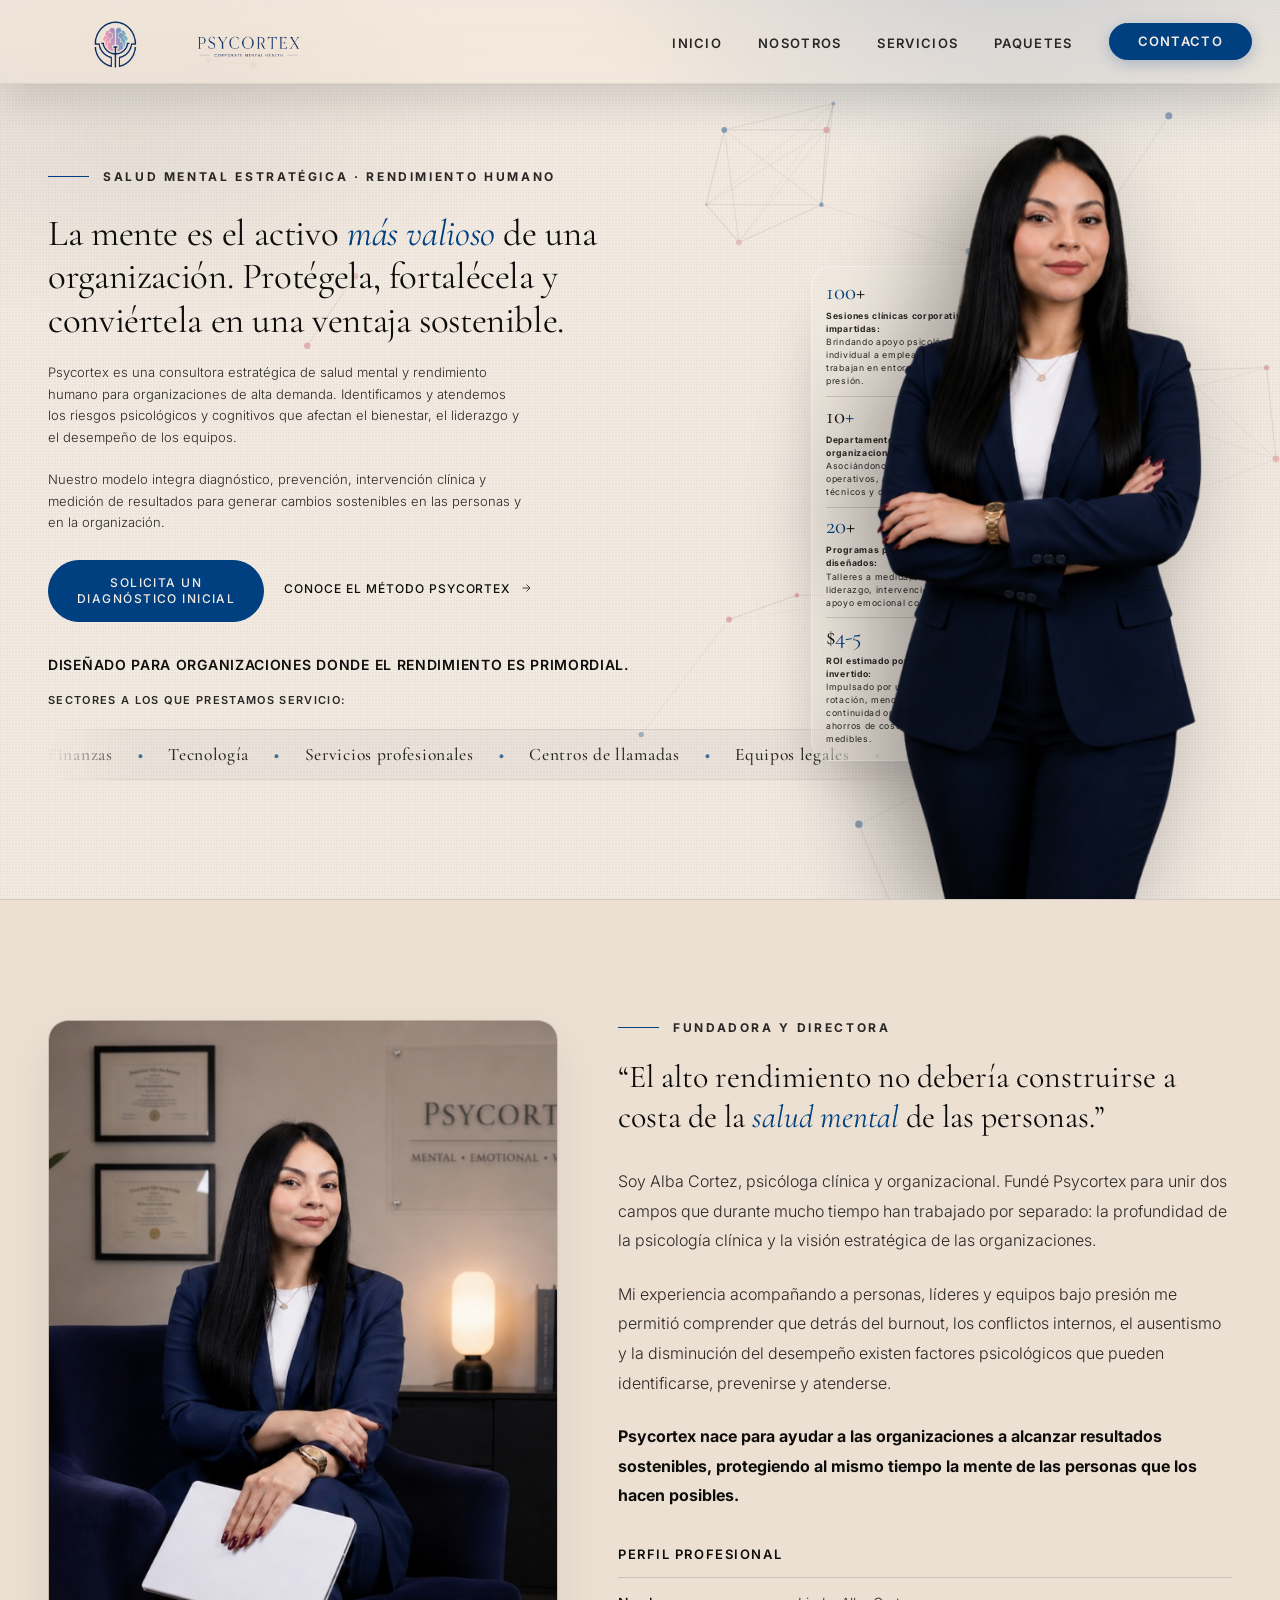
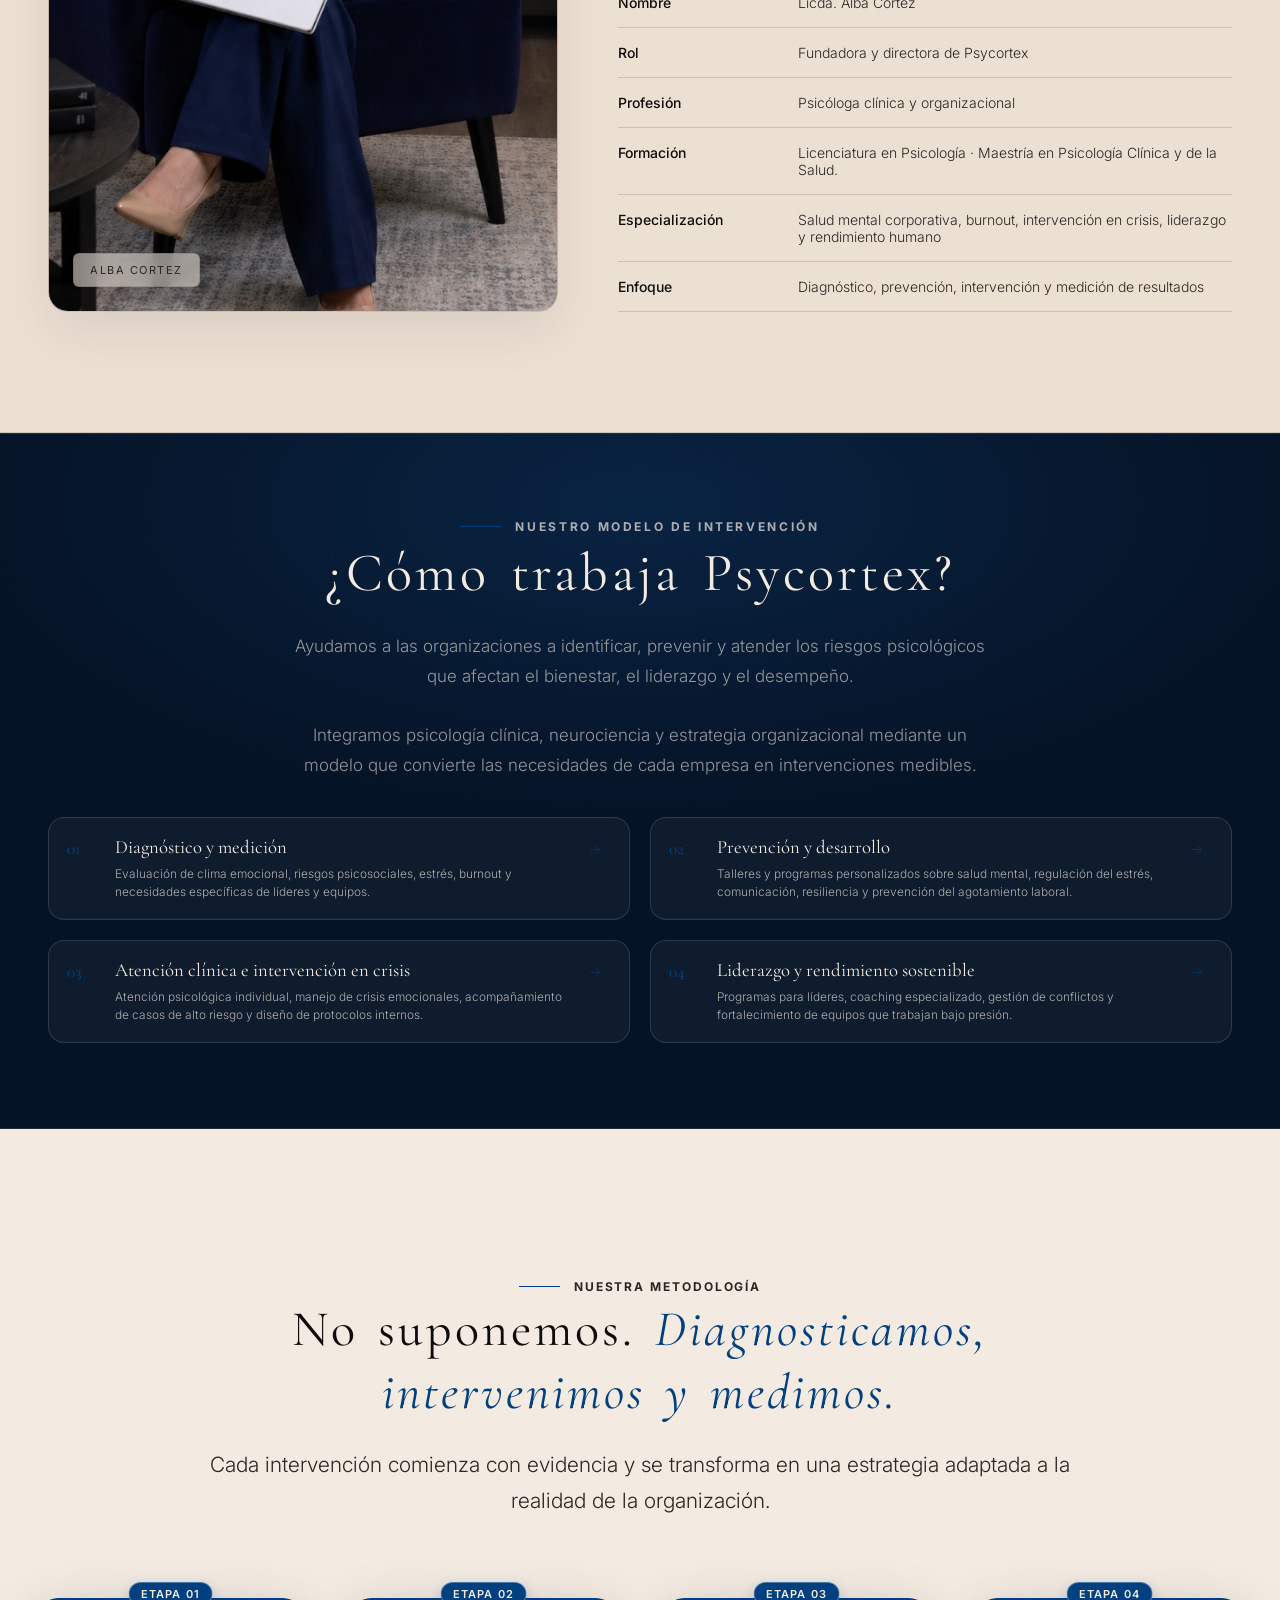
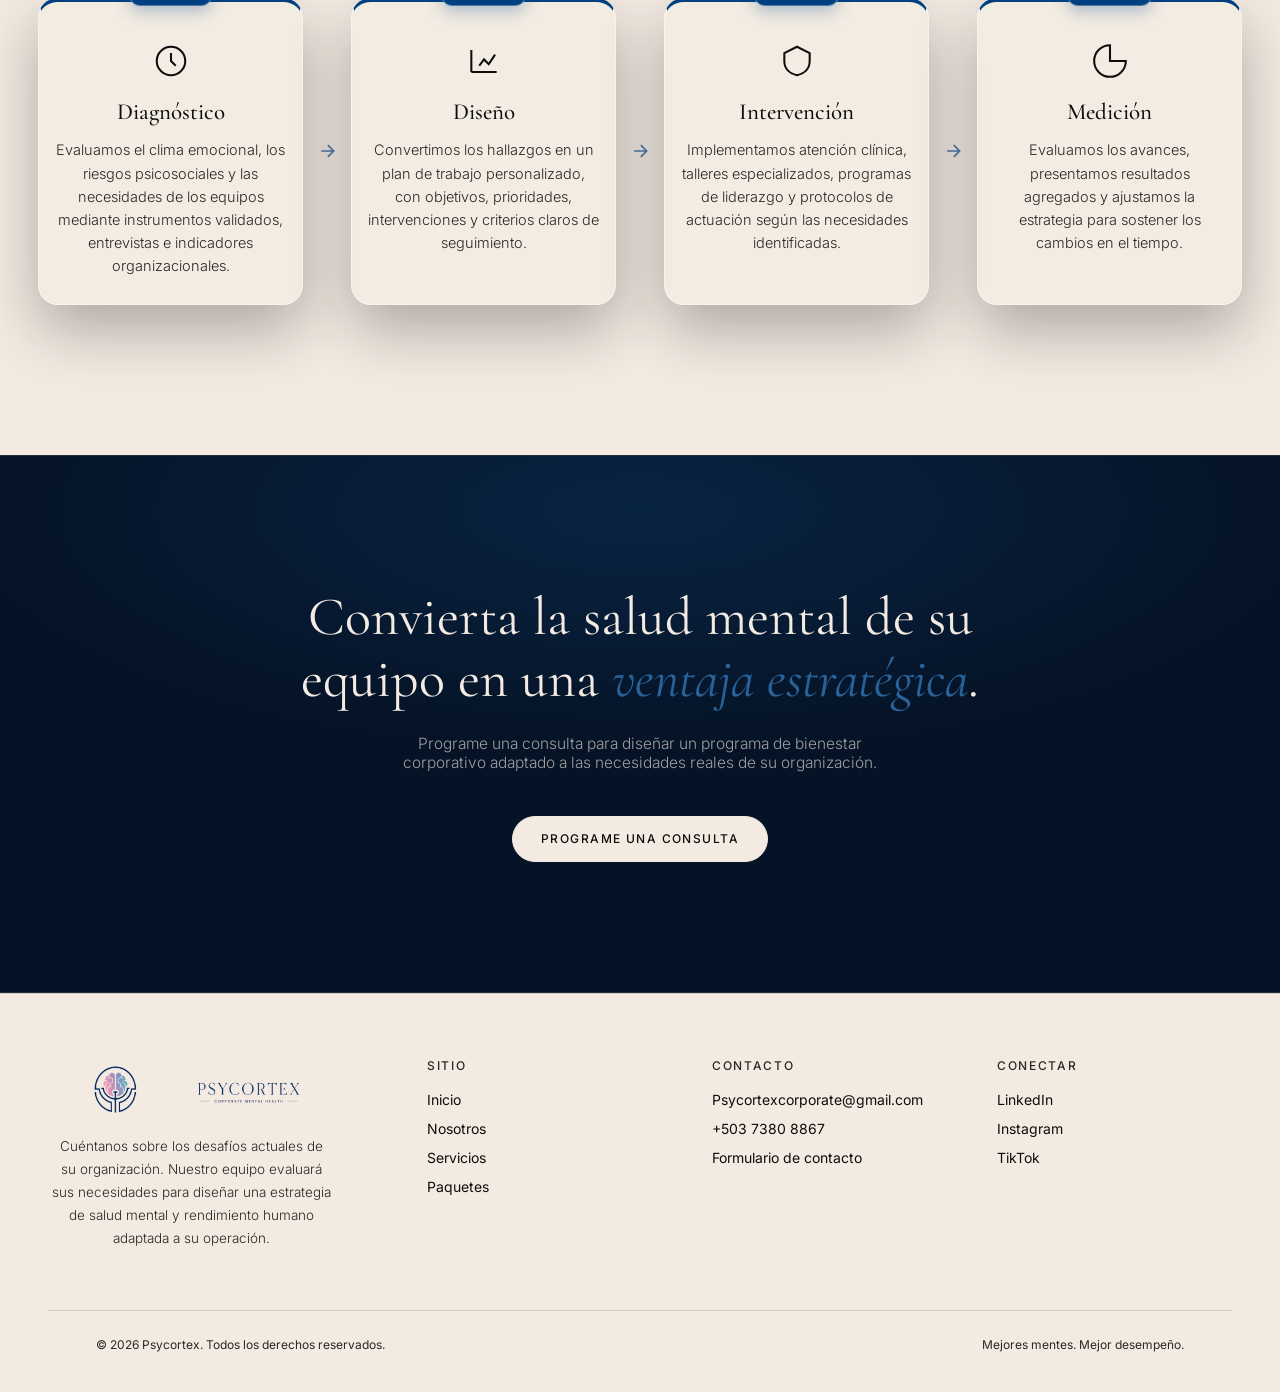
==== index.html @ 3d77ff96 "Make hero float card right positioning universal across all smaller PCs via container percentage anc" ====
<!DOCTYPE html>
<html lang="en">
<head>
<meta charset="UTF-8">
<meta name="viewport" content="width=device-width, initial-scale=1.0, viewport-fit=cover">
<title>Psycortex — Mejores mentes. Mejor desempeño.</title>
<link rel="preconnect" href="https://fonts.googleapis.com">
<link rel="preconnect" href="https://fonts.gstatic.com" crossorigin>
<link href="https://fonts.googleapis.com/css2?family=Cormorant+Garamond:ital,wght@0,300;0,400;0,500;0,600;1,400&family=Inter:wght@300;400;500;600&display=swap" rel="stylesheet">
<link rel="stylesheet" href="assets/css/style.css?v=173">
</head>
<body>

<div class="grain"></div>
<div class="field-glow"></div>
<canvas id="circuit"></canvas>

<!-- ============ NAV ============ -->
<nav>
  <a href="index.html" class="logo-mark">
    <img src="assets/img/logo-new.png?v=2" alt="Psycortex Logo" style="height: 90px; width: auto; margin: -23px -11px; flex-shrink: 0;">
    <img src="assets/img/logo-text.png?v=2" alt="Psycortex Text" style="height: 90px; width: auto; margin: -8px -11px -23px -30px;">
  </a>
  <button class="nav-toggle" id="navToggle" aria-label="Abrir menú" aria-expanded="false">
    <span></span>
    <span></span>
    <span></span>
  </button>
  <ul class="nav-links">
    <li><a href="index.html">Inicio</a></li>
    <li><a href="about.html">Nosotros</a></li>
    <li><a href="services.html">Servicios</a></li>
    <li><a href="packages.html">Paquetes</a></li>
    <li><a href="contact.html" class="nav-cta">Contacto</a></li>
  </ul>
</nav>

<!-- ============ HERO ============ -->
<section class="hero">
  <img src="assets/img/alba-cutout.png" class="hero-cutout desktop-only" alt="Alba Cortez">
  <div class="hero-inner">
    <div class="eyebrow">
      <div class="rule"></div>
      <span>SALUD MENTAL ESTRATÉGICA · RENDIMIENTO HUMANO</span>
    </div>
    <h1>La mente es el activo <em>más valioso</em> de una organización. Protégela, fortalécela y conviértela en una ventaja sostenible.</h1>
    <p class="hero-sub">Psycortex es una consultora estratégica de salud mental y rendimiento humano para organizaciones de alta demanda. Identificamos y atendemos los riesgos psicológicos y cognitivos que afectan el bienestar, el liderazgo y el desempeño de los equipos.<br><br>Nuestro modelo integra diagnóstico, prevención, intervención clínica y medición de resultados para generar cambios sostenibles en las personas y en la organización.</p>
    <div class="hero-actions">
      <a href="contact.html" class="btn-primary" style="display: inline-flex; flex-direction: column; align-items: center; justify-content: center; text-align: center; line-height: 1.35;">
        <span style="display: block; text-align: center; width: 100%;">SOLICITA UN</span>
        <span style="display: block; text-align: center; width: 100%;">DIAGNÓSTICO INICIAL</span>
      </a>
      <a href="about.html" class="btn-ghost">
        CONOCE EL MÉTODO PSYCORTEX
        <svg viewBox="0 0 24 24" fill="none" stroke="currentColor" stroke-width="1.5"><path d="M5 12h14M13 5l7 7-7 7"/></svg>
      </a>
    </div>

    <div class="hero-photo-block mobile-only">
      <img src="assets/img/alba-cutout.png" class="hero-cutout-mobile" alt="Alba Cortez">
    </div>

    <div class="float-card">
      <div class="stat-num">100<span>+</span></div>
      <div class="stat-label"><strong>Sesiones clínicas corporativas impartidas:</strong><br>Brindando apoyo psicológico individual a empleados que trabajan en entornos de alta presión.</div>
      <div class="stat-rule"></div>
      
      <div class="stat-num" style="color: var(--ink);">10<span style="color: var(--rose);">+</span></div>
      <div class="stat-label"><strong>Departamentos y cuentas organizacionales apoyados:</strong><br>Asociándonos con equipos operativos, administrativos, técnicos y de liderazgo.</div>
      <div class="stat-rule"></div>
      
      <div class="stat-num">20<span>+</span></div>
      <div class="stat-label"><strong>Programas personalizados diseñados:</strong><br>Talleres a medida, laboratorios de liderazgo, intervención en crisis y apoyo emocional continuo.</div>
      <div class="stat-rule"></div>
      
      <div class="stat-num"><span>$</span>4-5</div>
      <div class="stat-label"><strong>ROI estimado por cada $1 invertido:</strong><br>Impulsado por una menor rotación, menor ausentismo, continuidad operativa mejorada y ahorros de costos internos medibles.</div>
    </div>

    <div class="trust-row">
      <p style="font-size: 14px; color: var(--ink); font-weight: 600; margin: 0; text-transform: uppercase; letter-spacing: 0.05em;">DISEÑADO PARA ORGANIZACIONES DONDE EL RENDIMIENTO ES PRIMORDIAL.</p>
      <span class="trust-label" style="margin-top: 8px;">SECTORES A LOS QUE PRESTAMOS SERVICIO:</span>
      <div class="industry-ribbon">
        <div class="ribbon-track">
          <div class="ribbon-group">
            <span>Finanzas</span><span class="dot">&bull;</span>
            <span>Tecnología</span><span class="dot">&bull;</span>
            <span>Servicios profesionales</span><span class="dot">&bull;</span>
            <span>Centros de llamadas</span><span class="dot">&bull;</span>
            <span>Equipos legales</span><span class="dot">&bull;</span>
            <span>Operaciones corporativas</span><span class="dot">&bull;</span>
          </div>
          <div class="ribbon-group" aria-hidden="true">
            <span>Finanzas</span><span class="dot">&bull;</span>
            <span>Tecnología</span><span class="dot">&bull;</span>
            <span>Servicios profesionales</span><span class="dot">&bull;</span>
            <span>Centros de llamadas</span><span class="dot">&bull;</span>
            <span>Equipos legales</span><span class="dot">&bull;</span>
            <span>Operaciones corporativas</span><span class="dot">&bull;</span>
          </div>
        </div>
      </div>
    </div>

  </div>
</section>



<!-- ============ FOUNDER ============ -->
<section class="credentials scroll-fade" id="founder" style="background: var(--cream-deep); border-bottom: 1px solid var(--line);">
  <div class="wrap cred-grid">
    <div class="cred-portrait scroll-fade">
      <img src="assets/img/alba-cortez-psycortex.jpg" alt="Alba Cortez">
      <span class="frame-label">Alba Cortez</span>
    </div>
    <div class="cred-copy scroll-fade">
      <div class="eyebrow"><div class="rule"></div><span>FUNDADORA Y DIRECTORA</span></div>
      <h2>“El alto rendimiento no debería construirse a costa de la <em>salud mental</em> de las personas.”</h2>
      <p style="margin-bottom: 24px; font-size: 16px; line-height: 1.85; color: var(--ink-soft); font-weight: 300;">Soy Alba Cortez, psicóloga clínica y organizacional. Fundé Psycortex para unir dos campos que durante mucho tiempo han trabajado por separado: la profundidad de la psicología clínica y la visión estratégica de las organizaciones.</p>
      <p style="margin-bottom: 24px; font-size: 16px; line-height: 1.85; color: var(--ink-soft); font-weight: 300;">Mi experiencia acompañando a personas, líderes y equipos bajo presión me permitió comprender que detrás del burnout, los conflictos internos, el ausentismo y la disminución del desempeño existen factores psicológicos que pueden identificarse, prevenirse y atenderse.</p>
      <p style="margin-bottom: 35px; font-size: 16px; line-height: 1.85; color: var(--ink); font-weight: 600;"><strong>Psycortex nace para ayudar a las organizaciones a alcanzar resultados sostenibles, protegiendo al mismo tiempo la mente de las personas que los hacen posibles.</strong></p>
      <h5 style="margin: 30px 0 15px 0; font-size: 13px; letter-spacing: 0.12em; text-transform: uppercase; color: var(--ink); font-weight: 600;">Perfil profesional</h5>
      <div class="cred-list">
        <div class="cred-item"><span class="label">Nombre</span><span class="detail">Licda. Alba Cortez</span></div>
        <div class="cred-item"><span class="label">Rol</span><span class="detail">Fundadora y directora de Psycortex</span></div>
        <div class="cred-item"><span class="label">Profesión</span><span class="detail">Psicóloga clínica y organizacional</span></div>
        <div class="cred-item"><span class="label">Formación</span><span class="detail">Licenciatura en Psicología · Maestría en Psicología Clínica y de la Salud.</span></div>
        <div class="cred-item"><span class="label">Especialización</span><span class="detail">Salud mental corporativa, burnout, intervención en crisis, liderazgo y rendimiento humano</span></div>
        <div class="cred-item"><span class="label">Enfoque</span><span class="detail">Diagnóstico, prevención, intervención y medición de resultados</span></div>
      </div>
    </div>
  </div>
</section>

<!-- ============ NUESTRO MODELO DE INTERVENCIÓN ============ -->
<section class="services scroll-fade" id="services">
  <div class="wrap">
    <div class="section-head scroll-fade">
      <div>
        <div class="eyebrow"><div class="rule"></div><span>NUESTRO MODELO DE INTERVENCIÓN</span></div>
        <h2>¿Cómo trabaja Psycortex?</h2>
      </div>
      <p>Ayudamos a las organizaciones a identificar, prevenir y atender los riesgos psicológicos que afectan el bienestar, el liderazgo y el desempeño.<br><br>Integramos psicología clínica, neurociencia y estrategia organizacional mediante un modelo que convierte las necesidades de cada empresa en intervenciones medibles.</p>
    </div>

    <div class="pillars-grid scroll-fade">
      <a href="services.html#service-01" class="pillar-card">
        <div class="pillar-num">01</div>
        <div class="pillar-content">
          <h4>Diagnóstico y medición</h4>
          <p>Evaluación de clima emocional, riesgos psicosociales, estrés, burnout y necesidades específicas de líderes y equipos.</p>
        </div>
        <svg class="arrow" viewBox="0 0 24 24" fill="none" stroke="currentColor" stroke-width="1.5"><path d="M5 12h14M13 5l7 7-7 7"/></svg>
      </a>

      <a href="services.html#service-02" class="pillar-card">
        <div class="pillar-num">02</div>
        <div class="pillar-content">
          <h4>Prevención y desarrollo</h4>
          <p>Talleres y programas personalizados sobre salud mental, regulación del estrés, comunicación, resiliencia y prevención del agotamiento laboral.</p>
        </div>
        <svg class="arrow" viewBox="0 0 24 24" fill="none" stroke="currentColor" stroke-width="1.5"><path d="M5 12h14M13 5l7 7-7 7"/></svg>
      </a>

      <a href="services.html#service-03" class="pillar-card">
        <div class="pillar-num">03</div>
        <div class="pillar-content">
          <h4>Atención clínica e intervención en crisis</h4>
          <p>Atención psicológica individual, manejo de crisis emocionales, acompañamiento de casos de alto riesgo y diseño de protocolos internos.</p>
        </div>
        <svg class="arrow" viewBox="0 0 24 24" fill="none" stroke="currentColor" stroke-width="1.5"><path d="M5 12h14M13 5l7 7-7 7"/></svg>
      </a>

      <a href="services.html#service-04" class="pillar-card">
        <div class="pillar-num">04</div>
        <div class="pillar-content">
          <h4>Liderazgo y rendimiento sostenible</h4>
          <p>Programas para líderes, coaching especializado, gestión de conflictos y fortalecimiento de equipos que trabajan bajo presión.</p>
        </div>
        <svg class="arrow" viewBox="0 0 24 24" fill="none" stroke="currentColor" stroke-width="1.5"><path d="M5 12h14M13 5l7 7-7 7"/></svg>
      </a>
    </div>

  </div>
</section>

<!-- ============ APPROACH / METODOLOGÍA ============ -->
<section class="approach scroll-fade" id="approach">
  <div class="wrap">
    <div class="section-head scroll-fade">
      <div>
        <div class="eyebrow"><div class="rule"></div><span>NUESTRA METODOLOGÍA</span></div>
        <h2>No suponemos. <em>Diagnosticamos, intervenimos y medimos.</em></h2>
      </div>
      <p>Cada intervención comienza con evidencia y se transforma en una estrategia adaptada a la realidad de la organización.</p>
    </div>

    <div class="approach-grid">
      <div class="approach-card roadmap-card">
        <div class="roadmap-step-badge">ETAPA 01</div>
        <svg viewBox="0 0 24 24" fill="none" stroke="currentColor" stroke-width="1.3"><circle cx="12" cy="12" r="9"/><path d="M12 7v5l3 3"/></svg>
        <h3>Diagnóstico</h3>
        <p>Evaluamos el clima emocional, los riesgos psicosociales y las necesidades de los equipos mediante instrumentos validados, entrevistas e indicadores organizacionales.</p>
      </div>

      <div class="roadmap-connector">
        <svg viewBox="0 0 24 24" fill="none" stroke="currentColor" stroke-width="2"><path d="M5 12h14M13 5l7 7-7 7"/></svg>
      </div>

      <div class="approach-card roadmap-card">
        <div class="roadmap-step-badge">ETAPA 02</div>
        <svg viewBox="0 0 24 24" fill="none" stroke="currentColor" stroke-width="1.3"><path d="M4 19V5M4 19h16M9 15l3-4 3 3 4-6"/></svg>
        <h3>Diseño</h3>
        <p>Convertimos los hallazgos en un plan de trabajo personalizado, con objetivos, prioridades, intervenciones y criterios claros de seguimiento.</p>
      </div>

      <div class="roadmap-connector">
        <svg viewBox="0 0 24 24" fill="none" stroke="currentColor" stroke-width="2"><path d="M5 12h14M13 5l7 7-7 7"/></svg>
      </div>

      <div class="approach-card roadmap-card">
        <div class="roadmap-step-badge">ETAPA 03</div>
        <svg viewBox="0 0 24 24" fill="none" stroke="currentColor" stroke-width="1.3"><path d="M12 3l8 4v5c0 5-3.5 8-8 9-4.5-1-8-4-8-9V7l8-4z"/></svg>
        <h3>Intervención</h3>
        <p>Implementamos atención clínica, talleres especializados, programas de liderazgo y protocolos de actuación según las necesidades identificadas.</p>
      </div>

      <div class="roadmap-connector">
        <svg viewBox="0 0 24 24" fill="none" stroke="currentColor" stroke-width="2"><path d="M5 12h14M13 5l7 7-7 7"/></svg>
      </div>

      <div class="approach-card roadmap-card">
        <div class="roadmap-step-badge">ETAPA 04</div>
        <svg viewBox="0 0 24 24" fill="none" stroke="currentColor" stroke-width="1.3"><path d="M22 12A10 10 0 1 1 12 2v10z"/></svg>
        <h3>Medición</h3>
        <p>Evaluamos los avances, presentamos resultados agregados y ajustamos la estrategia para sostener los cambios en el tiempo.</p>
      </div>
    </div>
  </div>
</section>

<!-- ============ CTA ============ -->
<section class="cta-section" id="contact">
  <div class="cta-panel">
    <h2>Convierta la salud mental de su equipo en una <em>ventaja estratégica</em>.</h2>
    <p>Programe una consulta para diseñar un programa de bienestar corporativo adaptado a las necesidades reales de su organización.</p>
    <div class="cta-actions">
      <a href="contact.html" class="btn-primary light">Programe una consulta</a>
    </div>
  </div>
</section>

<!-- ============ FOOTER ============ -->
<footer>
  <div class="footer-grid">
    <div class="footer-brand">
      <a href="index.html" class="logo-mark">
        <img src="assets/img/logo-new.png" alt="Psycortex Logo" style="height: 90px; width: auto; margin: -23px -11px; flex-shrink: 0;">
        <img src="assets/img/logo-text.png" alt="Psycortex Text" style="height: 90px; width: auto; margin: -8px -11px -23px -30px;">
      </a>
      <p>Cuéntanos sobre los desafíos actuales de su organización. Nuestro equipo evaluará sus necesidades para diseñar una estrategia de salud mental y rendimiento humano adaptada a su operación.</p>
    </div>
    <div class="footer-col">
      <h5>Sitio</h5>
      <a href="index.html">Inicio</a>
      <a href="about.html">Nosotros</a>
      <a href="services.html">Servicios</a>
      <a href="packages.html">Paquetes</a>
    </div>
    <div class="footer-col">
      <h5>Contacto</h5>
      <a href="mailto:Psycortexcorporate@gmail.com">Psycortexcorporate@gmail.com</a>
      <a href="tel:+50373808867">+503 7380 8867</a>
      <a href="contact.html">Formulario de contacto</a>
    </div>
    <div class="footer-col">
      <h5>Conectar</h5>
      <a href="#">LinkedIn</a>
      <a href="#">Instagram</a>
      <a href="#">TikTok</a>
    </div>
  </div>
  <div class="footer-bottom wrap">
    <span>© 2026 Psycortex. Todos los derechos reservados.</span>
    <span>Mejores mentes. Mejor desempeño.</span>
  </div>
</footer>

<script src="assets/js/main.js?v=120"></script>
</body>
</html>
---- assets/css/style.css ----
:root{
    --cream:#F3EBE2;
    --cream-deep:#ECE0D3;
    --ink:#0E0D0C;
    --ink-soft:#2A2725;
    --rose:#004080;
    --rose-soft:#296299;
    --line:rgba(14,13,12,0.14);
    --glass:rgba(243,235,226,0.55);
    --glass-dark:rgba(14,13,12,0.62);
  }

  *{margin:0;padding:0;box-sizing:border-box;}

  html{scroll-behavior:smooth;}

  body{
    background:var(--cream);
    color:var(--ink);
    font-family:'Inter', sans-serif;
    overflow-x:hidden;
    position:relative;
  }

  @media (prefers-reduced-motion: reduce){
    *{animation-duration:0.01ms !important; animation-iteration-count:1 !important; transition-duration:0.01ms !important; scroll-behavior:auto !important;}
  }

  /* ---------- Texture / background field ---------- */
  .grain{
    position:fixed; inset:0; z-index:0; pointer-events:none; opacity:0.5;
    background-image:radial-gradient(circle at 1px 1px, rgba(14,13,12,0.05) 1px, transparent 0);
    background-size:3px 3px;
  }

  .field-glow{
    position:fixed; inset:0; z-index:0; pointer-events:none;
    background:
      radial-gradient(ellipse 60% 40% at 80% -5%, rgba(0,64,128,0.18), transparent 60%),
      radial-gradient(ellipse 50% 35% at 10% 15%, rgba(14,13,12,0.05), transparent 60%);
  }

  /* ---------- Neural circuit signature canvas ---------- */
  #circuit{
    position:absolute; top:0; left:0; width:100vw; height:100%; z-index:1; pointer-events:none;
  }

  /* ---------- Nav ---------- */
  nav, .site-header{
    position:fixed; top:0; left:0; right:0; z-index:50;
    display:flex; align-items:center; justify-content:space-between;
    padding:20px 28px 20px 48px;
    background:rgba(243, 235, 226, 0.15); /* Sleek transparent tint */
    backdrop-filter:blur(24px) saturate(150%);
    -webkit-backdrop-filter:blur(24px) saturate(150%);
    border-bottom:1px solid rgba(14,13,12,0.08); /* Fainter border */
    box-shadow:0 15px 40px rgba(14,13,12,0.15);
    transition:padding 0.4s ease, background 0.4s ease;
  }

  .logo-mark{
    display:flex; align-items:center; gap:12px;
    font-family:'Cormorant Garamond', serif;
    font-size:23px;
    letter-spacing:0.04em;
    text-decoration:none;
    color:inherit;
    cursor:pointer;
  }
  .logo-mark svg{width:34px; height:34px; flex-shrink:0;}
  .logo-mark .b1{color:var(--ink); font-weight:500;}
  .logo-mark .b2{color:var(--rose); font-weight:500;}

  .nav-links{
    display:flex; gap:36px; align-items:center;
    list-style:none;
    margin-left:auto;
    position:relative;
    left:auto;
    transform:none;
  }
  .nav-links a{
    color:var(--ink-soft);
    text-decoration:none;
    font-size:13px;
    letter-spacing:0.1em;
    text-transform:uppercase;
    font-weight:600;
    position:relative;
    padding-bottom:6px;
    transition:color 0.4s ease;
  }
  .nav-links a::after{
    content:'';
    position:absolute; left:0; right:0; bottom:0; height:1px;
    background:var(--rose);
    transform:scaleX(0);
    transform-origin:right;
    transition:transform 0.4s cubic-bezier(0.4, 0, 0.2, 1);
  }
  .nav-links a:hover{color:var(--ink);}
  .nav-links a:hover::after{
    transform:scaleX(1);
    transform-origin:left;
  }

  .nav-cta{
    border:1px solid var(--rose);
    border-radius:100px;
    padding:11px 28px !important;
    font-size:13px;
    letter-spacing:0.12em;
    text-transform:uppercase;
    font-weight:600;
    color:var(--cream) !important;
    text-decoration:none;
    transition:all 0.35s ease;
    background:var(--rose);
    display:inline-flex !important;
    align-items:center !important;
    justify-content:center !important;
    text-align:center !important;
    line-height:1 !important;
    box-shadow:0 4px 15px rgba(0, 64, 128, 0.25);
  }
  .nav-links a.nav-cta{
    padding-bottom:11px !important;
  }
  .nav-links a.nav-cta:hover{
    background:transparent !important;
    color:var(--rose) !important;
    border-color:var(--rose) !important;
    transform:translateY(-1px);
    box-shadow:none !important;
  }
  .nav-links a.nav-cta::after{display:none;}

  /* Mobile Toggle Button */
  .nav-toggle {
    display: none;
    background: transparent;
    border: none;
    cursor: pointer;
    padding: 8px;
    margin-left: auto;
    z-index: 60;
    width: 44px;
    height: 44px;
    flex-direction: column;
    justify-content: center;
    align-items: center;
    gap: 5px;
    border-radius: 8px;
    transition: background 0.3s ease;
  }
  .nav-toggle:hover, .nav-toggle:focus-visible {
    background: rgba(14, 13, 12, 0.05);
    outline: none;
  }
  .nav-toggle span {
    display: block;
    width: 24px;
    height: 2px;
    background-color: var(--ink);
    border-radius: 2px;
    transition: transform 0.3s ease, opacity 0.3s ease;
  }
  .nav-toggle.is-active span:nth-child(1) {
    transform: translateY(7px) rotate(45deg);
  }
  .nav-toggle.is-active span:nth-child(2) {
    opacity: 0;
  }
  .nav-toggle.is-active span:nth-child(3) {
    transform: translateY(-7px) rotate(-45deg);
  }

  .mobile-only {
    display: none !important;
  }
  .desktop-only {
    display: block !important;
  }

  /* ---------- Hero ---------- */
  .hero{
    padding:160px 48px 100px;
    min-height:100vh;
    display:flex;
    align-items:center;
    position:relative;
    overflow:hidden;
    border-bottom:1px solid var(--line);
  }
  .hero-cutout{
    position:absolute;
    bottom:0;
    right:1.5%;
    height:102%;
    z-index:3;
    pointer-events:none;
    opacity:0;
    animation:riseIn 1.4s 0.2s ease forwards;
    object-fit:contain;
    filter:drop-shadow(-30px 20px 50px rgba(0, 0, 0, 0.35));
  }

  .hero-inner{
    max-width:1850px;
    margin:0 auto;
    width:100%;
    position:relative;
    z-index:2;
  }
  .eyebrow{
    display:flex; align-items:center; gap:14px;
    margin-bottom:28px;
    opacity:0;
    animation:riseIn 1s 0.2s ease forwards;
  }
  .eyebrow .rule{width:46px; height:1px; background:var(--rose);}
  .eyebrow span{
    font-size:13.5px; letter-spacing:0.22em; text-transform:uppercase;
    color:var(--ink-soft); font-weight:700;
  }

  .hero h1{
    font-family:'Cormorant Garamond', serif;
    font-weight:400;
    font-size:clamp(31px, 4.6vw, 62px);
    line-height:1.15;
    letter-spacing:-0.01em;
    max-width:990px;
    opacity:0;
    animation:riseIn 1.1s 0.4s ease forwards;
  }
  .hero h1 em{
    font-style:italic;
    font-weight:400;
    color:var(--rose);
    position:relative;
  }

  .hero-sub{
    margin-top:30px;
    max-width:560px;
    font-size:18px;
    line-height:1.7;
    color:var(--ink-soft);
    font-weight:300;
    opacity:0;
    animation:riseIn 1.1s 0.65s ease forwards;
  }

  .hero-actions{
    margin-top:72px;
    display:flex;
    gap:20px;
    align-items:center;
    opacity:0;
    animation:riseIn 1.1s 0.85s ease forwards;
  }

  .btn-primary{
    background:var(--rose);
    color:var(--cream);
    padding:14px 28px;
    font-size:12px;
    letter-spacing:0.12em;
    text-transform:uppercase;
    font-weight:500;
    text-decoration:none;
    border:1px solid var(--rose);
    border-radius:100px;
    transition:all 0.4s cubic-bezier(.4,0,.2,1);
    position:relative;
    overflow:hidden;
    text-align:center !important;
    display:inline-flex !important;
    flex-direction:column !important;
    align-items:center !important;
    justify-content:center !important;
    line-height:1.35 !important;
  }
  .btn-primary span{
    display:block !important;
    text-align:center !important;
    width:100% !important;
    margin:0 auto !important;
  }
  .btn-primary:hover{
    background:transparent;
    color:var(--rose);
  }

  .btn-ghost{
    display:flex; align-items:center; gap:10px;
    color:var(--ink);
    text-decoration:none;
    font-size:12px;
    letter-spacing:0.08em;
    text-transform:uppercase;
    font-weight:500;
    border-bottom:1px solid transparent;
    padding-bottom:4px;
    transition:border-color 0.3s ease;
  }
  .btn-ghost:hover{border-color:var(--ink);}
  .btn-ghost svg{width:12px; height:12px;}

  @keyframes riseIn{
    from{opacity:0; transform:translateY(22px);}
    to{opacity:1; transform:translateY(0);}
  }

  /* floating glass stat card */
  .float-card{
    position:absolute;
    right:calc(140px + 10vw);
    top:60px;
    width:308px;
    padding:33px 31px;
    background:rgba(255, 255, 255, 0.05);
    backdrop-filter:blur(24px);
    -webkit-backdrop-filter:blur(24px);
    border:1px solid rgba(255, 255, 255, 0.4);
    border-radius:20px;
    box-shadow:0 30px 60px -20px rgba(14,13,12,0.18);
    opacity:0;
    animation:riseIn 1.2s 1s ease forwards, hover 7s 2.2s ease-in-out infinite;
  }
  @keyframes hover{
    0%,100%{transform:translateY(0);}
    50%{transform:translateY(-10px);}
  }
  .float-card .stat-num{
    font-family:'Cormorant Garamond', serif;
    font-size:46px;
    color:var(--rose);
    line-height:1;
  }
  .float-card .stat-num span{color:var(--ink);}
  .float-card .stat-label{
    margin-top:10px;
    font-size:12px;
    letter-spacing:0.08em;
    color:var(--ink-soft);
    line-height:1.5;
  }
  .float-card .stat-rule{
    width:100%; height:1px; background:var(--line); margin:18px 0;
  }

  .scroll-cue{
    position:absolute;
    bottom:-10px;
    left:0;
    display:flex; align-items:center; gap:12px;
    opacity:0;
    animation:riseIn 1s 1.3s ease forwards;
  }
  .scroll-cue .line{
    width:1px; height:46px;
    background:linear-gradient(to bottom, var(--ink), transparent);
    position:relative;
    overflow:hidden;
  }
  .scroll-cue .line::after{
    content:'';
    position:absolute; left:0; top:-100%; width:100%; height:60%;
    background:var(--rose);
    animation:drip 2.4s ease-in-out infinite;
  }
  @keyframes drip{
    0%{top:-60%;} 100%{top:100%;}
  }
  .scroll-cue span{
    font-size:11px; letter-spacing:0.15em; text-transform:uppercase; color:var(--ink-soft);
  }

  /* ---------- Section shared ---------- */
  section{position:relative; z-index:2;}
  .wrap{max-width:1280px; margin:0 auto; padding:0 48px; position:relative; z-index:2;}

  .section-head{
    display:flex;
    flex-direction:column;
    align-items:center;
    text-align:center;
    gap:24px;
    margin:0 auto 80px;
    max-width: 860px;
  }
  .section-head .eyebrow{margin-bottom:4px; animation:none; opacity:1; justify-content:center;}
  .section-head h2{
    font-family:'Cormorant Garamond', serif;
    font-weight:400;
    font-size:clamp(34px, 4.5vw, 54px);
    line-height:1.3;
    letter-spacing:0.06em;
    word-spacing:0.1em;
    margin: 0;
  }
  .section-head h2 em{color:var(--rose); font-style:italic;}
  .section-head p{ max-width:700px; font-size:17px; color:var(--ink-soft); line-height:1.75; font-weight:300; margin:0 auto;}
  @media (max-width:860px){
    .section-head{align-items:center; text-align:center;}
    .section-head p{text-align:center;}
  }

  /* ---------- Trust strip ---------- */
  .trust{
    padding:90px 0 50px;
    border-bottom:1px solid var(--line);
  }
  .trust-row{
    display:flex; flex-direction:column; align-items:flex-start; gap:12px;
    margin-top:100px;
    opacity:0;
    animation:riseIn 1s 0.6s ease forwards;
  }
  .trust-label{
    font-size:11px; letter-spacing:0.12em; text-transform:uppercase; font-weight:600; color:var(--ink-soft);
  }
  .trust-marks{
    display:flex; align-items:center; gap:16px; flex-wrap:wrap;
    opacity:0.75;
  }
  .trust-marks span{
    font-family:'Cormorant Garamond', serif;
    font-size:16px; letter-spacing:0.04em; color:var(--ink-soft);
  }
  .trust-marks .dot{
    font-family:'Inter', sans-serif;
    font-size:12px; color:var(--rose); opacity:0.6;
  }

  /* Industry Marquee Ribbon */
  .industry-ribbon {
    width: 100%;
    max-width: 860px;
    overflow: hidden;
    position: relative;
    padding: 14px 0;
    margin-top: 10px;
    background: rgba(14, 13, 12, 0.03);
    border-top: 1px solid rgba(14, 13, 12, 0.08);
    border-bottom: 1px solid rgba(14, 13, 12, 0.08);
    border-radius: 8px;
    -webkit-mask-image: linear-gradient(to right, transparent, black 10%, black 90%, transparent);
    mask-image: linear-gradient(to right, transparent, black 10%, black 90%, transparent);
  }

  .ribbon-track {
    display: flex;
    width: max-content;
    animation: ribbonMarquee 25s linear infinite;
  }

  .ribbon-track:hover {
    animation-play-state: paused;
  }

  .ribbon-group {
    display: flex;
    align-items: center;
    gap: 24px;
    padding-right: 24px;
    white-space: nowrap;
  }

  .ribbon-group span {
    font-family: 'Cormorant Garamond', serif;
    font-size: 17.5px;
    letter-spacing: 0.04em;
    color: var(--ink-soft);
    font-weight: 500;
  }

  .ribbon-group .dot {
    font-family: 'Inter', sans-serif;
    font-size: 13px;
    color: var(--rose);
    opacity: 0.7;
  }

  @keyframes ribbonMarquee {
    0% { transform: translateX(0); }
    100% { transform: translateX(-50%); }
  }

  /* ---------- Approach / philosophy ---------- */
  .approach{
    padding:150px 0;
    background:transparent;
  }
  .approach .wrap {
    max-width: 1890px;
  }

  .approach .section-head h2 {
    font-size: 50px;
    line-height: 1.25;
  }

  .approach .section-head p {
    font-size: 21px;
    line-height: 1.7;
    max-width: 945px;
  }

  .approach .eyebrow span {
    font-size: 15px;
    letter-spacing: 0.16em;
  }

  .approach-grid{
    display:flex;
    flex-wrap:wrap;
    justify-content:center;
    gap:24px;
    align-items:stretch;
  }
  @media (max-width:1024px){
    .approach-grid{flex-direction:column; align-items:center;}
  }

  .roadmap-card {
    border-top: 4px solid var(--rose) !important;
    position: relative;
    padding-top: 64px !important;
  }

  .roadmap-step-badge {
    position: absolute;
    top: -20px;
    left: 50%;
    transform: translateX(-50%);
    background: #004080;
    color: #F3EBE2;
    padding: 6px 20px;
    border-radius: 20px;
    font-size: 13px;
    font-weight: 600;
    letter-spacing: 0.12em;
    box-shadow: 0 6px 16px rgba(0, 64, 128, 0.28);
    white-space: nowrap;
    border: 1px solid rgba(255,255,255,0.3);
  }

  .roadmap-connector {
    display: flex;
    align-items: center;
    justify-content: center;
    color: var(--rose);
    opacity: 0.7;
    flex-shrink: 0;
    align-self: center;
  }
  .roadmap-connector svg {
    width: 26px;
    height: 26px;
  }
  @media (max-width: 1024px) {
    .roadmap-connector {
      transform: rotate(90deg);
      margin: 10px 0;
    }
  }

  .approach-card{
    background:rgba(255, 255, 255, 0.05);
    backdrop-filter:blur(24px);
    -webkit-backdrop-filter:blur(24px);
    border:1px solid rgba(255, 255, 255, 0.4);
    border-radius:30px;
    padding:70px 52px;
    position:relative;
    box-shadow:0 25px 60px rgba(14,13,12,0.3);
    transition:background 0.45s ease, box-shadow 0.45s ease, transform 0.45s ease;
    animation:hover 6s ease-in-out infinite;
    flex: 1 1 380px;
    max-width: 546px;
    text-align: center;
  }

  .approach-card:hover{
    background:rgba(255, 255, 255, 0.1);
    box-shadow:0 35px 80px rgba(14,13,12,0.45);
  }

  .approach-card .num{
    font-family:'Cormorant Garamond', serif;
    font-size:21px;
    letter-spacing:0.12em;
    color:var(--rose);
    margin-bottom:40px;
    display:block;
  }
  .approach-card svg{
    width:56px; height:56px;
    margin:0 auto 34px;
    display:block;
    stroke:var(--ink);
  }
  .approach-card h3{
    font-family:'Cormorant Garamond', serif;
    font-weight:500;
    font-size:35px;
    margin-bottom:19px;
  }
  .approach-card p{
    font-size:21px;
    line-height:1.68;
    color:var(--ink-soft);
    font-weight:300;
  }

  /* ---------- Services (glass panels over circuit) ---------- */
  .services{
    padding:85px 0;
    position:relative;
    background:#051326;
    border-top:1px solid rgba(243,235,226,0.12);
    border-bottom:1px solid rgba(243,235,226,0.12);
    color:var(--cream);
    overflow:hidden;
  }
  .services::before{
    content:'';
    position:absolute; inset:0;
    background:radial-gradient(ellipse 70% 60% at 50% 10%, rgba(15, 60, 110, 0.4), transparent 75%);
    pointer-events:none;
    z-index:0;
  }
  .services::after{
    content:'';
    position:absolute;
    top:0; left:-100%; width:40%; height:100%;
    background: linear-gradient(to right, rgba(255,255,255,0), rgba(255,255,255,0.06), rgba(255,255,255,0));
    animation: shineSweep 15s infinite;
    pointer-events: none;
    z-index: 0;
  }
  @keyframes shineSweep {
    0% { left: -100%; }
    40% { left: 200%; }
    100% { left: 200%; }
  }
  .services .section-head{margin-bottom:36px;}
  .services .section-head h2{color:var(--cream);}
  .services .section-head p{color:rgba(243,235,226,0.6);}
  .services .eyebrow span{color:rgba(243,235,226,0.7);}

  .services-grid {
    display: block;
  }

  .service-list{
    display: grid;
    grid-template-columns: 1fr 1fr;
    border:1px solid rgba(243,235,226,0.16);
    border-radius:20px;
    overflow:hidden;
  }
  .service-row{
    display:grid;
    grid-template-columns:64px 1fr 90px;
    align-items:center;
    gap:36px;
    padding:34px 28px;
    border-bottom:1px solid rgba(243,235,226,0.16);
    background:rgba(243,235,226,0.03);
    backdrop-filter:blur(10px);
    transition:background 0.4s ease, padding-left 0.4s ease;
    cursor:default;
  }
  .service-row:hover{
    background:rgba(243,235,226,0.07);
    padding-left:40px;
  }
  .service-row{
    border-right: 1px solid rgba(243,235,226,0.16);
  }
  .service-row:nth-child(even){
    border-right: none;
  }
  .service-row:nth-last-child(-n+2){
    border-bottom: none;
  }
  .service-row .idx{
    font-family:'Cormorant Garamond', serif;
    color:var(--rose-soft);
    font-size:15px;
  }
  .service-row h4{
    font-family:'Cormorant Garamond', serif;
    font-weight:500;
    font-size:23px;
  }

  /* Pillars Grid (4 Pillars) */
  .pillars-grid {
    display: grid;
    grid-template-columns: 1fr 1fr;
    gap: 20px;
    margin-top: 24px;
  }
  @media (max-width: 860px) {
    .pillars-grid { grid-template-columns: 1fr; }
  }

  .pillar-card {
    display: grid;
    grid-template-columns: 36px 1fr 24px;
    align-items: flex-start;
    gap: 16px;
    padding: 26px 26px;
    background: rgba(243, 235, 226, 0.04);
    border: 1px solid rgba(243, 235, 226, 0.14);
    border-radius: 16px;
    backdrop-filter: blur(12px);
    -webkit-backdrop-filter: blur(12px);
    text-decoration: none;
    color: var(--cream);
    transition: all 0.4s cubic-bezier(.4,0,.2,1);
    position: relative;
    overflow: hidden;
  }

  .pillar-card:hover {
    background: rgba(243, 235, 226, 0.08);
    border-color: var(--rose-soft);
    transform: translateY(-4px);
    box-shadow: 0 20px 40px rgba(0, 0, 0, 0.4);
  }

  .pillar-num {
    font-family: 'Cormorant Garamond', serif;
    font-size: 20px;
    color: var(--rose);
    font-weight: 500;
    line-height: 1;
    margin-top: 4px;
  }

  .pillar-content h4 {
    font-family: 'Cormorant Garamond', serif;
    font-size: 22px;
    font-weight: 400;
    color: var(--cream);
    margin-bottom: 10px;
    line-height: 1.25;
  }

  .pillar-content p {
    font-size: 14px;
    line-height: 1.65;
    color: rgba(243, 235, 226, 0.7);
    font-weight: 300;
    margin: 0;
  }

  .pillar-card .arrow {
    width: 18px;
    height: 18px;
    stroke: var(--rose);
    opacity: 0.6;
    margin-top: 6px;
    transition: transform 0.3s ease, opacity 0.3s ease, stroke 0.3s ease;
  }

  .pillar-card:hover .arrow {
    transform: translateX(5px);
    opacity: 1;
    stroke: var(--cream);
  }

  /* Process Flow Pipeline Component */
  .process-flow-bar {
    margin-top: 40px;
    padding: 22px 32px;
    background: rgba(255, 255, 255, 0.05);
    border: 1px solid rgba(255, 255, 255, 0.18);
    border-radius: 20px;
    backdrop-filter: blur(20px);
    -webkit-backdrop-filter: blur(20px);
    box-shadow: 0 20px 50px rgba(0, 0, 0, 0.4), inset 0 1px 0 rgba(255, 255, 255, 0.15);
    display: flex;
    flex-direction: column;
    align-items: center;
    gap: 16px;
    position: relative;
    overflow: hidden;
  }

  .process-flow-bar::before {
    content: '';
    position: absolute;
    top: 0; left: 0; right: 0; height: 2px;
    background: linear-gradient(90deg, transparent, var(--rose-soft), #4A90E2, var(--cream), transparent);
    animation: flowGlow 6s ease-in-out infinite;
  }

  @keyframes flowGlow {
    0%, 100% { opacity: 0.4; }
    50% { opacity: 1; }
  }

  .process-flow-label {
    font-size: 11px;
    letter-spacing: 0.18em;
    text-transform: uppercase;
    color: rgba(243, 235, 226, 0.65);
    font-weight: 600;
  }

  .process-flow-steps {
    display: flex;
    align-items: center;
    justify-content: space-between;
    width: 100%;
    max-width: 900px;
    gap: 12px;
  }
  @media (max-width: 768px) {
    .process-flow-steps { flex-wrap: wrap; justify-content: center; gap: 16px; }
    .process-connector { display: none; }
  }

  .process-step {
    display: flex;
    align-items: center;
    gap: 10px;
    padding: 10px 20px;
    background: rgba(255, 255, 255, 0.06);
    border: 1px solid rgba(255, 255, 255, 0.15);
    border-radius: 100px;
    transition: all 0.35s ease;
  }

  .process-step:hover {
    background: rgba(255, 255, 255, 0.14);
    border-color: var(--cream);
    transform: translateY(-2px);
    box-shadow: 0 10px 25px rgba(0, 64, 128, 0.4);
  }

  .process-step .step-num {
    font-family: 'Cormorant Garamond', serif;
    font-size: 15px;
    font-weight: 600;
    color: #4A90E2;
    background: rgba(0, 64, 128, 0.25);
    padding: 2px 8px;
    border-radius: 50px;
    border: 1px solid rgba(41, 98, 153, 0.4);
  }

  .process-step .step-name {
    font-family: 'Cormorant Garamond', serif;
    font-size: 19px;
    font-weight: 500;
    letter-spacing: 0.03em;
    color: var(--cream);
  }

  .process-connector {
    display: flex;
    align-items: center;
    justify-content: center;
    color: #4A90E2;
    opacity: 0.7;
  }

  .process-connector svg {
    width: 16px;
    height: 16px;
  }
  .service-row p{
    font-size:14px;
    line-height:1.7;
    color:rgba(243,235,226,0.6);
    font-weight:300;
  }
  .service-row .arrow{
    justify-self:end;
    width:18px; height:18px;
    stroke:rgba(243,235,226,0.5);
    transition:transform 0.4s ease, stroke 0.4s ease;
  }
  .service-row:hover .arrow{transform:translateX(6px); stroke:var(--rose-soft);}
  @media (max-width:900px){
    .service-list { grid-template-columns: 1fr; }
    .service-row { border-right: none !important; border-bottom: 1px solid rgba(243,235,226,0.16) !important; }
    .service-row:last-child { border-bottom: none !important; }
  }
  @media (max-width:760px){
    .service-row{grid-template-columns:40px 1fr; row-gap:10px;}
    .service-row p{grid-column:2; }
    .service-row .arrow{display:none;}
  }

  /* ---------- Method / process timeline ---------- */
  .method{padding:130px 0;}

  .timeline{
    position:relative;
    margin-top:30px;
  }
  .timeline::before{
    content:'';
    position:absolute;
    left:0; right:0; top:50%;
    height:1px;
    background:var(--line);
  }
  .timeline-track{
    display:grid;
    grid-template-columns:repeat(4, 1fr);
    gap:24px;
  }
  @media (max-width:900px){
    .timeline-track{grid-template-columns:1fr; gap:46px;}
    .timeline::before{left:18px; top:0; bottom:0; right:auto; width:1px; height:auto;}
  }

  .stage{
    position:relative;
    padding-top:46px;
  }
  @media (max-width:900px){ .stage{padding-top:0; padding-left:50px;} }

  .stage .dot{
    position:absolute; top:calc(50% - 5px); left:0;
    width:10px; height:10px;
    border-radius:50%;
    background:var(--cream);
    border:1px solid var(--ink);
    transform:translateY(-50%);
  }
  @media (max-width:900px){
    .stage .dot{top:6px; left:13px; transform:none;}
  }
  .stage.active .dot{background:var(--rose); border-color:var(--rose);}

  .stage .stage-num{
    font-family:'Cormorant Garamond', serif;
    font-size:13px; color:var(--rose); letter-spacing:0.08em;
    display:block; margin-bottom:14px;
  }
  .stage h4{
    font-family:'Cormorant Garamond', serif;
    font-size:21px; font-weight:500; margin-bottom:10px;
  }
  .stage p{
    font-size:14px; line-height:1.7; color:var(--ink-soft); font-weight:300;
  }

  /* ---------- Credentials / about ---------- */
  .credentials{padding:120px 0;}
  .cred-grid{
    display:grid;
    grid-template-columns:510px 1fr;
    gap:60px;
    align-items:stretch;
    transform: none !important;
    max-width: 1420px;
    margin: 0 auto;
  }
  @media (max-width:900px){
    .cred-grid{grid-template-columns:1fr !important; gap:32px !important; transform: none !important; margin: 0 !important; width: 100% !important; padding: 0 20px !important;}
    .cred-copy{padding-right:0 !important; max-width:100% !important;}
    .cred-portrait{height: 380px !important; align-self: auto !important;}
  }

  .cred-portrait{
    position:relative;
    background:linear-gradient(160deg, var(--cream-deep), #DCC8B5);
    border:1px solid var(--line);
    display:flex; align-items:center; justify-content:center;
    overflow:hidden;
    border-radius:20px;
    width: 100%;
    max-width: 510px;
    margin: 0;
    height: 100% !important;
    min-height: 100% !important;
    align-self: stretch;
    aspect-ratio: auto !important;
    box-shadow: 0 20px 50px rgba(14, 13, 12, 0.08);
  }
  .cred-portrait .frame-label{
    position:absolute; bottom:24px; left:24px;
    font-size:11px; letter-spacing:0.14em; text-transform:uppercase;
    color:var(--ink-soft);
    background:var(--glass);
    backdrop-filter:blur(10px);
    padding:9px 16px;
    border:1px solid var(--line);
    border-radius:6px;
  }
  .cred-portrait svg{width:40%; opacity:0.5;}
  .cred-portrait img{width:100%; height:100%; object-fit:cover; object-position:42% top; opacity:1;}

  .cred-copy {
    width: 100%;
    max-width: 780px;
    padding-right: 0;
    box-sizing: border-box;
  }
  .cred-copy .eyebrow{margin-bottom:22px;}
  .cred-copy h2{
    font-family:'Cormorant Garamond', serif;
    font-weight:400;
    font-size:clamp(24px, 2.5vw, 33px);
    line-height:1.25;
    margin-bottom:30px;
    width: 100%;
    max-width: 820px;
    margin-right: 0;
  }
  .cred-copy h2 em{font-style:italic; color:var(--rose); font-weight:400;}
  .cred-copy > p{
    font-size:15px; line-height:1.75; color:var(--ink-soft); font-weight:300;
    margin-bottom:24px;
    max-width: 780px;
  }

  .cred-list{
    display:flex; flex-direction:column; gap:0;
    border-top:1px solid var(--line);
  }
  .cred-item{
    display:grid; grid-template-columns: 160px 1fr; gap:20px;
    padding:16px 0;
    margin:0;
    border-bottom:1px solid var(--line);
    font-size:14px;
    border-radius:0;
    background:transparent;
    cursor:default;
  }
  .cred-item:hover {
    transform: scale(1.03);
    background: #fff;
    border-bottom-color: transparent;
    box-shadow: 0 15px 35px rgba(14, 13, 12, 0.08);
    z-index: 10;
    position: relative;
  }
  .cred-item .label{color:var(--ink); font-weight:500; transition: all 0.3s ease;}
  .cred-item .detail{color:var(--ink-soft); font-weight:300; transition: all 0.3s ease;}
  .cred-item:hover .label, .cred-item:hover .detail {
    font-weight: 600 !important;
    color: var(--ink) !important;
  }
  
  .degree-divider {
    display: block;
    width: 40px;
    height: 0px;
    background: transparent;
    opacity: 0;
    margin: 6px 0;
  }

  /* ---------- Quote / philosophy banner ---------- */
  .banner{
    padding:120px 48px;
    text-align:center;
    position:relative;
  }
  .banner blockquote{
    font-family:'Cormorant Garamond', serif;
    font-style:italic;
    font-weight:400;
    font-size:clamp(26px, 3.6vw, 42px);
    line-height:1.4;
    max-width:880px;
    margin:0 auto;
    color:var(--ink);
  }
  .banner blockquote em{color:var(--rose); font-style:italic;}
  .banner cite{
    display:block;
    margin-top:28px;
    font-family:'Inter', sans-serif;
    font-style:normal;
    font-size:12px;
    letter-spacing:0.14em;
    text-transform:uppercase;
    color:var(--ink-soft);
  }

  /* ---------- CTA ---------- */
  .cta-section{
    padding:130px 48px;
    background:#051326;
    border-top:1px solid rgba(243,235,226,0.12);
    border-bottom:1px solid rgba(243,235,226,0.12);
    position:relative;
    overflow:hidden;
  }
  .cta-section::before{
    content:'';
    position:absolute; inset:0;
    background:radial-gradient(ellipse 70% 60% at 50% 10%, rgba(15, 60, 110, 0.4), transparent 75%);
    pointer-events:none;
    z-index:0;
  }
  .cta-section::after{
    content:'';
    position:absolute;
    top:0; left:-100%; width:40%; height:100%;
    background: linear-gradient(to right, rgba(255,255,255,0), rgba(255,255,255,0.06), rgba(255,255,255,0));
    animation: shineSweep 15s infinite;
    pointer-events: none;
    z-index: 0;
  }
  .cta-panel{
    max-width:900px;
    margin:0 auto;
    position:relative;
    color:var(--cream);
    text-align:center;
  }
  .cta-panel h2{
    font-family:'Cormorant Garamond', serif;
    font-weight:400;
    font-size:clamp(32px, 4.6vw, 54px);
    line-height:1.15;
    max-width:680px;
    margin:0 auto 24px;
    position:relative;
  }
  .cta-panel h2 em{color:var(--rose-soft); font-style:italic;}
  .cta-panel > p{
    font-size:15.5px; color:rgba(243,235,226,0.65); font-weight:300;
    max-width:480px; margin:0 auto 44px;
    position:relative;
  }
  .cta-actions{
    display:flex; gap:18px; justify-content:center; flex-wrap:wrap;
    position:relative;
  }
  .btn-primary.light{
    background:var(--cream); color:var(--ink); border-color:var(--cream);
  }
  .btn-primary.light:hover{background:transparent; color:var(--cream);}
  .btn-outline-light{
    border:1px solid rgba(243,235,226,0.4);
    color:var(--cream);
    padding:15px 30px;
    font-size:11.5px; letter-spacing:0.12em; text-transform:uppercase; font-weight:500;
    text-decoration:none;
    border-radius:100px;
    transition:all 0.35s ease;
  }
  .btn-outline-light:hover{border-color:var(--cream); background:rgba(243,235,226,0.08);}

  /* ---------- Founder ---------- */
  .founder{
    padding:130px 0;
    position:relative; z-index:2;
    background:var(--cream);
  }
  .founder-grid{
    display:grid;
    grid-template-columns: 510px 1fr;
    gap: 60px;
    align-items: stretch;
    transform: none !important;
    max-width: 1420px;
    margin: 0 auto;
  }
  .founder-content {
    width: 100%;
    max-width: 780px;
    padding-right: 0;
    box-sizing: border-box;
  }
  .founder-image{
    background: linear-gradient(135deg, var(--cream-deep), var(--cream));
    height: 100% !important;
    min-height: 100% !important;
    align-self: stretch;
    aspect-ratio: auto !important;
    display: flex;
    align-items: center;
    justify-content: center;
    position: relative;
    border: 1px solid var(--line);
    border-radius: 20px;
    overflow: hidden;
    margin: 0;
    width: 100%;
    max-width: 510px;
    box-shadow: 0 20px 50px rgba(14, 13, 12, 0.08);
  }
  .founder-image img{
    width: 100%;
    height: 100%;
    object-fit: cover;
    object-position: 42% top;
    opacity: 1;
  }
  .founder-image .label{
    position: absolute;
    bottom: 30px;
    left: 30px;
    background: rgba(255, 255, 255, 0.4);
    padding: 8px 14px;
    font-size: 10px;
    letter-spacing: 0.15em;
    text-transform: uppercase;
    color: var(--ink);
    backdrop-filter: blur(8px);
    border: 1px solid rgba(255, 255, 255, 0.2);
    border-radius: 6px;
  }
  .founder-content h2{
    font-family:'Cormorant Garamond', serif;
    font-weight:400;
    font-size: clamp(24px, 2.5vw, 33px);
    line-height: 1.25;
    margin-bottom: 30px;
    color: var(--ink);
    max-width: 820px;
    width: 100%;
    margin-right: 0;
  }
  .founder-content h2 em{
    font-style:italic;
    color:var(--rose);
  }
  .founder-content .bio-text p{
    font-size: 13.5px;
    line-height: 1.75;
    color: var(--ink-soft);
    margin-bottom: 20px;
    max-width: 100%;
  }
  .credentials-table{
    margin-top: 40px;
    border-top: 1px solid var(--line);
    max-width: 100%;
  }
  .cred-row{
    display: grid;
    grid-template-columns: 150px 1fr; gap: 30px;
    padding: 18px 0;
    border-bottom: 1px solid var(--line);
    font-size: 11px;
  }
  .cred-row .cred-label{
    font-weight: 600;
    color: var(--ink);
  }
  .cred-row .cred-value{
    color: var(--ink-soft);
  }
  @media (max-width: 900px) {
    .founder-grid{grid-template-columns:1fr; gap: 40px; transform: none;}
    .founder-image{height: 400px; margin: 0; width: 100%;}
    .credentials-table{transform: none;}
  }

  /* ---------- Footer ---------- */
  footer{
    padding:64px 48px 40px;
    border-top:1px solid var(--line);
  }
  .footer-grid{
    max-width:1280px; margin:0 auto;
    display:grid;
    grid-template-columns:1.4fr 1fr 1fr 1fr;
    gap:50px;
  }
  @media (max-width:860px){ .footer-grid{grid-template-columns:1fr 1fr; row-gap:40px;} }

  .footer-brand .logo-mark{margin-bottom:18px;}
  .footer-brand p{
    font-size:13.5px; color:var(--ink-soft); font-weight:300; line-height:1.7;
    max-width:280px;
    text-align: center;
    margin-left: 1%;
  }
  .footer-col h5{
    font-size:12px; letter-spacing:0.14em; text-transform:uppercase;
    color:var(--ink-soft); font-weight:500; margin-bottom:18px;
  }
  .footer-col a{
    display:block;
    color:var(--ink);
    text-decoration:none;
    font-size:14px;
    margin-bottom:12px;
    font-weight:400;
    transition:color 0.3s ease;
  }
  .footer-col a:hover{color:var(--rose);}

  .footer-bottom{
    max-width:1280px; margin:60px auto 0;
    padding-top:26px;
    border-top:1px solid var(--line);
    display:flex; justify-content:space-between; flex-wrap:wrap; gap:14px;
    font-size:12px; color:var(--ink-soft);
  }

  /* ---------- Mobile Navigation & Full-Width Centered Responsive Layout (Vertical Mobile Only) ---------- */
  @media (max-width: 768px) and (orientation: portrait), (max-width: 600px) {
    .mobile-only {
      display: flex !important;
    }

    .desktop-only {
      display: none !important;
    }

    /* Completely hide lady cutout images in hero section on vertical mobile view */
    .hero-cutout, 
    .hero-cutout-mobile, 
    .hero-photo-block {
      display: none !important;
      visibility: hidden !important;
      height: 0 !important;
      width: 0 !important;
      margin: 0 !important;
      padding: 0 !important;
      overflow: hidden !important;
    }

    html, body {
      width: 100% !important;
      max-width: 100% !important;
      overflow-x: hidden !important;
      position: relative;
    }

    #circuit {
      width: 100% !important;
      max-width: 100% !important;
    }

    .wrap, section, header, footer, nav, div, main {
      max-width: 100% !important;
      box-sizing: border-box !important;
    }

    .nav-toggle {
      display: flex !important;
    }

    nav, .site-header {
      padding: 14px 20px !important;
      width: 100% !important;
      max-width: 100% !important;
    }

    nav.scrolled {
      padding: 12px 20px !important;
      background: rgba(243, 235, 226, 0.96) !important;
      backdrop-filter: blur(24px) saturate(180%);
      -webkit-backdrop-filter: blur(24px) saturate(180%);
      box-shadow: 0 10px 30px rgba(14, 13, 12, 0.12);
    }

    .logo-mark img {
      max-height: 52px !important;
      height: 52px !important;
      width: auto !important;
      margin: 0 !important;
    }

    .nav-links {
      position: fixed;
      top: 0;
      left: 0;
      right: 0;
      width: 100% !important;
      max-width: 100% !important;
      height: 100vh;
      height: 100dvh;
      background: rgba(243, 235, 226, 0.98);
      backdrop-filter: blur(28px) saturate(180%);
      -webkit-backdrop-filter: blur(28px) saturate(180%);
      display: flex !important;
      flex-direction: column;
      justify-content: center;
      align-items: center;
      gap: 24px;
      padding: 80px 24px 40px;
      z-index: 55;
      opacity: 0;
      visibility: hidden;
      transform: translateY(-12px);
      transition: opacity 0.35s ease, transform 0.35s ease, visibility 0.35s ease;
      box-shadow: 0 20px 50px rgba(14, 13, 12, 0.2);
    }

    .nav-links.is-open {
      opacity: 1;
      visibility: visible;
      transform: translateY(0);
    }

    .nav-links li {
      width: 100%;
      text-align: center;
    }

    .nav-links a {
      font-size: 16px;
      letter-spacing: 0.12em;
      padding: 12px 24px;
      display: inline-block;
      min-height: 48px;
      line-height: 24px;
      color: var(--ink);
    }

    .nav-links a.nav-cta {
      width: 85%;
      max-width: 280px;
      margin-top: 10px;
      padding: 14px 28px !important;
      font-size: 14px;
    }

    /* Hero Section Mobile Centering & Layout */
    .hero {
      padding: 90px 20px 48px !important;
      min-height: auto !important;
      width: 100% !important;
      max-width: 100% !important;
      box-sizing: border-box !important;
      overflow-x: hidden !important;
      display: flex !important;
      flex-direction: column !important;
      align-items: center !important;
      justify-content: center !important;
      text-align: center !important;
    }

    .hero-inner {
      width: 100% !important;
      max-width: 100% !important;
      box-sizing: border-box !important;
      display: flex !important;
      flex-direction: column !important;
      align-items: center !important;
      justify-content: center !important;
      text-align: center !important;
      margin: 0 auto !important;
      padding: 0 !important;
    }

    .eyebrow {
      display: flex !important;
      align-items: center !important;
      justify-content: center !important;
      text-align: center !important;
      margin: 0 auto 20px auto !important;
      width: 100% !important;
    }

    .eyebrow span {
      text-align: center !important;
      display: inline-block !important;
    }

    .hero h1 {
      font-size: clamp(24px, 5.5vw, 36px) !important;
      line-height: 1.25 !important;
      text-align: center !important;
      max-width: 100% !important;
      width: 100% !important;
      margin: 0 auto !important;
    }

    .hero-sub {
      font-size: 15px !important;
      line-height: 1.65 !important;
      text-align: center !important;
      max-width: 100% !important;
      width: 100% !important;
      margin: 20px auto 0 auto !important;
    }

    .hero-actions {
      margin-top: 28px !important;
      width: 100% !important;
      max-width: 100% !important;
      display: flex !important;
      flex-direction: column !important;
      align-items: center !important;
      justify-content: center !important;
      gap: 14px !important;
    }

    .hero-actions a {
      width: 100% !important;
      max-width: 340px !important;
      margin: 0 auto !important;
      text-align: center !important;
      justify-content: center !important;
      align-items: center !important;
    }

    /* Stat Chart Card centered in column flow */
    .float-card {
      position: relative !important;
      right: auto !important;
      left: auto !important;
      top: auto !important;
      bottom: auto !important;
      width: 100% !important;
      max-width: 100% !important;
      margin: 28px auto 0 auto !important;
      padding: 24px 20px !important;
      transform: none !important;
      opacity: 1 !important;
      animation: none !important;
      background: rgba(255, 255, 255, 0.85) !important;
      backdrop-filter: blur(16px) !important;
      border: 1px solid rgba(14, 13, 12, 0.12) !important;
      border-radius: 18px !important;
      box-shadow: 0 10px 30px rgba(14, 13, 12, 0.06) !important;
      text-align: center !important;
      box-sizing: border-box !important;
    }

    .float-card .stat-num, 
    .float-card .stat-label {
      text-align: center !important;
      margin-left: auto !important;
      margin-right: auto !important;
    }

    .float-card .stat-rule {
      margin: 16px auto !important;
    }

    /* Vertical Mobile Stacking for Service Detail Cards */
    .glass-card-grid {
      display: grid !important;
      grid-template-columns: 1fr !important;
      gap: 20px !important;
      width: 100% !important;
    }

    .service-detail-grid {
      display: grid !important;
      grid-template-columns: 1fr !important;
      gap: 36px !important;
      width: 100% !important;
    }

    .trust-row {
      width: 100% !important;
      max-width: 100% !important;
      margin: 36px auto 0 auto !important;
      display: flex !important;
      flex-direction: column !important;
      align-items: center !important;
      justify-content: center !important;
      text-align: center !important;
      box-sizing: border-box !important;
    }

    .trust-row p,
    .trust-label {
      text-align: center !important;
      width: 100% !important;
      margin-left: auto !important;
      margin-right: auto !important;
    }

    .industry-ribbon {
      width: 100% !important;
      max-width: 100% !important;
      margin: 12px auto 0 auto !important;
      overflow: hidden !important;
    }

    .wrap {
      padding: 0 20px !important;
      width: 100% !important;
      max-width: 100% !important;
    }

    .banner {
      padding: 60px 20px !important;
      width: 100% !important;
    }

    .cta-section {
      padding: 0 20px 60px !important;
      width: 100% !important;
    }

    .cta-panel {
      padding: 44px 20px !important;
      width: 100% !important;
    }
  }

  @media (max-width: 540px) {
    .btn-primary, .btn-ghost {
      width: 100% !important;
      text-align: center !important;
      justify-content: center !important;
      padding: 14px 18px !important;
      font-size: 11.5px !important;
    }

    .footer-grid {
      grid-template-columns: 1fr !important;
      gap: 32px !important;
      text-align: center;
    }

    .footer-brand p {
      margin: 0 auto !important;
      text-align: center !important;
    }

    .footer-brand .logo-mark {
      justify-content: center !important;
    }

    .footer-bottom {
      flex-direction: column !important;
      text-align: center !important;
      align-items: center !important;
      gap: 12px !important;
    }

    .conditions-carousel {
      height: 470px !important;
      margin-bottom: 30px !important;
    }

    .cond-card {
      height: 450px !important;
      padding: 22px 18px !important;
    }

    .cond-card h3 {
      font-size: 21px !important;
      margin-bottom: 8px !important;
    }

    .condition-icon {
      width: 44px !important;
      height: 44px !important;
      font-size: 20px !important;
      margin-bottom: 10px !important;
    }

    .condition-intro {
      font-size: 13.5px !important;
      margin-bottom: 12px !important;
    }

    .cond-card ul li {
      font-size: 13px !important;
      margin-bottom: 6px !important;
    }

    .cond-card.is-stacked-right {
      transform: translateX(calc(-50% + 18px)) scale(0.92) translateY(12px) !important;
    }

    .cond-card.is-stacked-left {
      transform: translateX(calc(-50% - 18px)) scale(0.92) translateY(12px) !important;
    }

    .cred-portrait {
      max-width: 100% !important;
      margin: 0 auto !important;
    }

    .cred-portrait img {
      max-height: 380px !important;
      width: 100% !important;
      object-fit: cover !important;
    }

    .cred-list {
      grid-template-columns: 1fr !important;
    }

    .cred-item {
      flex-direction: column !important;
      align-items: flex-start !important;
      gap: 4px !important;
      padding: 10px 0 !important;
    }

    .package-card {
      padding: 28px 18px !important;
    }

    .form-panel {
      padding: 28px 18px !important;
    }

    .contact-grid {
      gap: 40px !important;
    }

    .philosophy-banner, .services-hero, .contact-page, .package-section {
      padding-top: 100px !important;
    }
  }

/* ---------- Scroll Fade Animation ---------- */
.scroll-fade {
  opacity: 0;
  transform: translateY(30px);
  transition: opacity 0.8s ease, transform 0.8s cubic-bezier(0.2, 0.8, 0.2, 1);
  will-change: opacity, transform;
}
.scroll-fade.active {
  opacity: 1;
  transform: translateY(0);
}

/* ---------- Interactive Stacked Cards Deck ---------- */
  .package-section {
    padding: 130px 0 100px;
    background: transparent;
    position: relative;
  }
  .package-section .wrap {
    max-width: 1240px;
    width: 90%;
  }
  .package-section .section-head {
    max-width: 920px;
    margin-bottom: 48px;
  }

.stack-switcher {
  display: flex;
  justify-content: center;
  align-items: center;
  gap: 6px;
  margin: 0 auto 50px;
  width: fit-content;
  max-width: 100%;
  padding: 6px;
  background: rgba(243, 235, 226, 0.65);
  backdrop-filter: blur(20px);
  -webkit-backdrop-filter: blur(20px);
  border: 1px solid rgba(14, 13, 12, 0.08);
  border-radius: 50px;
  box-shadow: 0 10px 30px rgba(14, 13, 12, 0.04);
}
.stack-tab {
  background: transparent;
  border: none;
  padding: 11px 22px;
  border-radius: 40px;
  font-family: 'Inter', sans-serif;
  font-size: 13.5px;
  font-weight: 500;
  color: var(--ink-soft);
  cursor: pointer;
  transition: all 0.3s cubic-bezier(0.2, 0.8, 0.2, 1);
}
.stack-tab span {
  font-size: 0.85em;
  opacity: 0.75;
  margin-left: 4px;
}
.stack-tab:hover {
  color: var(--ink);
  background: rgba(255, 255, 255, 0.6);
}
.stack-tab.active {
  background: var(--ink);
  color: var(--cream);
  box-shadow: 0 6px 18px rgba(14, 13, 12, 0.15);
}

.deck-glow-ambient {
  position: absolute;
  top: 40%;
  left: 50%;
  transform: translate(-50%, -50%);
  width: 600px;
  height: 400px;
  background: radial-gradient(circle, rgba(212,175,55,0.14) 0%, rgba(216,154,152,0.12) 45%, transparent 70%);
  filter: blur(70px);
  pointer-events: none;
  z-index: 1;
}

.package-stack-deck {
  position: relative;
  max-width: 1100px;
  margin: 0 auto;
  min-height: 850px;
  display: flex;
  justify-content: center;
  align-items: flex-start;
}

.package-card {
  position: absolute;
  left: 50%;
  width: 460px;
  max-width: 90vw;
  height: 810px;
  background: #FAF8F5;
  border: 3px solid #004080 !important;
  border-radius: 24px;
  padding: 34px 30px;
  display: flex;
  flex-direction: column;
  transition: transform 0.5s cubic-bezier(0.2, 0.8, 0.2, 1), opacity 0.5s ease, z-index 0.5s ease, box-shadow 0.4s ease;
  cursor: pointer;
  user-select: none;
  overflow: hidden;
}

/* Black Shadow Overlay for Inactive Background Cards */
.package-card::after {
  content: '';
  position: absolute;
  top: 0;
  left: 0;
  right: 0;
  bottom: 0;
  border-radius: inherit;
  background: rgba(0, 0, 0, 0.52);
  backdrop-filter: blur(2px);
  -webkit-backdrop-filter: blur(2px);
  opacity: 1;
  transition: opacity 0.45s ease;
  pointer-events: none;
  z-index: 15;
}

/* Front Active Card removes dark shadow overlay completely */
.package-card.is-active::after {
  opacity: 0;
}

/* Hovering inactive cards reduces shadow overlay for interactive cue */
.package-card:not(.is-active):hover::after {
  opacity: 0.25;
}

/* Front Active Card Base */
.package-card.is-active {
  z-index: 20;
  transform: translateX(-50%) scale(1.04) !important;
  opacity: 1;
  background: #FFFFFF;
  border: 3px solid #004080 !important;
  box-shadow: 0 35px 85px rgba(14, 13, 12, 0.22), 0 0 30px rgba(212, 175, 55, 0.12);
  cursor: default;
}

/* Active Card remains completely stable on hover - NO movement! */
.package-card.is-active:hover {
  transform: translateX(-50%) scale(1.04) !important;
}

/* Featured Card (Programa Integral) stays signature Navy Blue & Gold both Active and Inactive */
.package-card.package-featured {
  color: #FAF7F2 !important;
  border: 2px solid transparent !important;
  background-clip: padding-box, border-box !important;
  background-origin: padding-box, border-box !important;
  background-image: linear-gradient(#0B192E, #0B192E), linear-gradient(135deg, #BF953F, #FCF6BA, #B38728, #FBF5B7, #AA771C) !important;
}

.package-card.package-featured h3 {
  color: #FFFFFF !important;
}
.package-card.package-featured p.tier-desc {
  color: rgba(250, 247, 242, 0.85) !important;
}
.package-card.package-featured .package-features li {
  color: #FAF7F2 !important;
}
.package-card.package-featured .featured-badge-top {
  color: #FCF6BA !important;
}
.package-card.package-featured .card-badge-gold {
  color: #FFFFFF !important;
  background: rgba(255, 255, 255, 0.14) !important;
}
.package-card.package-featured .card-divider-gold {
  background: linear-gradient(90deg, transparent, rgba(255,255,255,0.25), transparent) !important;
}
.package-card.package-featured .check-icon-gold {
  background: rgba(255, 255, 255, 0.18) !important;
  color: #FCF6BA !important;
}
.package-card.package-featured .btn-primary {
  background: #FAF7F2 !important;
  color: #0B192E !important;
  font-weight: 600 !important;
}

/* Stacked Left Card */
.package-card.is-stacked-left {
  z-index: 5;
  transform: translateX(calc(-50% - 240px)) scale(0.9) translateY(24px);
  opacity: 0.85;
}

/* Stacked Right Card */
.package-card.is-stacked-right {
  z-index: 5;
  transform: translateX(calc(-50% + 240px)) scale(0.9) translateY(24px);
  opacity: 0.85;
}

.package-card.is-stacked-left:hover {
  transform: translateX(calc(-50% - 215px)) scale(0.93) translateY(14px);
  box-shadow: 0 20px 45px rgba(14, 13, 12, 0.15);
}
.package-card.is-stacked-right:hover {
  transform: translateX(calc(-50% + 215px)) scale(0.93) translateY(14px);
  box-shadow: 0 20px 45px rgba(14, 13, 12, 0.15);
}

.card-badge {
  display: inline-block;
  align-self: center;
  font-size: 11.5px;
  font-weight: 500;
  letter-spacing: 0.04em;
  color: var(--ink-soft);
  background: rgba(14, 13, 12, 0.04);
  padding: 5px 12px;
  border-radius: 20px;
  margin: 0 auto 12px;
  text-align: center;
}

.card-badge-gold {
  color: var(--cream);
  background: rgba(255, 255, 255, 0.12);
}

.featured-badge-top {
  display: flex;
  align-items: center;
  justify-content: center;
  gap: 6px;
  font-size: 11px;
  font-weight: 600;
  letter-spacing: 0.12em;
  text-transform: uppercase;
  color: #FCF6BA;
  margin: 0 auto 10px;
  text-align: center;
}
.gold-star {
  color: #FFD700;
}

.package-card h3 {
  font-family: 'Cormorant Garamond', serif;
  font-size: 24px;
  font-weight: 500;
  color: var(--ink);
  margin-bottom: 8px;
  line-height: 1.2;
  text-align: center;
  width: 100%;
}

.package-card p.tier-desc {
  font-size: 13.5px;
  color: var(--ink-soft);
  line-height: 1.5;
  margin-bottom: 18px;
  text-align: center;
  width: 100%;
}

.card-divider {
  height: 1px;
  width: 100%;
  background: linear-gradient(90deg, transparent, rgba(14,13,12,0.15), transparent);
  margin-bottom: 20px;
}

.card-divider-gold {
  background: linear-gradient(90deg, transparent, rgba(255,255,255,0.25), transparent);
}

.package-features {
  list-style: none;
  padding: 0;
  margin: 0 0 24px 0;
  flex-grow: 1;
}

.package-features li {
  display: flex;
  align-items: flex-start;
  gap: 10px;
  margin-bottom: 10px;
  font-size: 13.5px;
  line-height: 1.4;
  color: var(--ink);
}

.check-icon {
  display: inline-flex;
  align-items: center;
  justify-content: center;
  width: 18px;
  height: 18px;
  border-radius: 50%;
  background: rgba(216, 154, 152, 0.18);
  color: var(--rose);
  font-size: 10.5px;
  font-weight: bold;
  flex-shrink: 0;
  margin-top: 2px;
}

.check-icon-gold {
  background: rgba(255, 255, 255, 0.16);
  color: #FCF6BA;
}

.card-btn {
  text-align: center;
  width: 100%;
  display: flex;
  align-items: center;
  justify-content: center;
  gap: 8px;
  padding: 13px 18px !important;
  font-size: 13px !important;
  letter-spacing: 0.04em;
  border-radius: 12px;
  transition: all 0.3s ease;
}

.arrow-icon {
  font-size: 14px;
  transition: transform 0.3s ease;
}

.card-btn:hover .arrow-icon {
  transform: translateX(4px);
}

/* Inactive Featured Card background styling */
.package-featured:not(.is-active) {
  color: var(--cream);
  border: 2px solid transparent;
  background-clip: padding-box, border-box;
  background-origin: padding-box, border-box;
  background-image: linear-gradient(#0B192E, #0B192E), linear-gradient(135deg, #BF953F, #FCF6BA, #B38728, #FBF5B7, #AA771C);
}
.package-featured:not(.is-active) h3,
.package-featured:not(.is-active) p.tier-desc,
.package-featured:not(.is-active) .package-features li {
  color: var(--cream);
}

@media (max-width: 768px) and (orientation: portrait), (max-width: 600px) {
  .stack-switcher {
    flex-wrap: wrap !important;
    justify-content: center !important;
    border-radius: 20px !important;
    padding: 8px !important;
    gap: 8px !important;
    width: 100% !important;
    max-width: 100% !important;
  }
  .stack-tab {
    padding: 9px 16px !important;
    font-size: 12.5px !important;
    border-radius: 12px !important;
  }
  .package-stack-deck {
    position: relative !important;
    display: block !important;
    width: 100% !important;
    max-width: 100% !important;
    min-height: 840px !important;
    height: 840px !important;
    margin: 0 auto 30px auto !important;
  }
  .package-card {
    position: absolute !important;
    left: 50% !important;
    top: 0 !important;
    width: 100% !important;
    max-width: 355px !important;
    height: 820px !important;
    min-height: 820px !important;
    box-sizing: border-box !important;
    transition: transform 0.45s cubic-bezier(0.2, 0.8, 0.2, 1), opacity 0.45s ease, z-index 0.45s ease, box-shadow 0.4s ease !important;
  }
  .package-card.is-active {
    z-index: 25 !important;
    transform: translateX(-50%) scale(1) translateY(0) !important;
    opacity: 1 !important;
    pointer-events: auto !important;
  }
  .package-card.is-active::after {
    opacity: 0 !important;
  }
  .package-card.is-stacked-left,
  .package-card.is-stacked-right {
    z-index: 5 !important;
    transform: translateX(-50%) scale(0.94) translateY(16px) !important;
    opacity: 0.8 !important;
  }
}
@media (max-width: 900px) {
  .package-grid {
    grid-template-columns: 1fr;
    max-width: 500px;
    margin-left: auto;
    margin-right: auto;
  }
  .package-featured {
    transform: scale(1);
  }
  .package-featured:hover {
    transform: translateY(-6px);
  }
}

/* ---------- Program Conditions Section ---------- */
.conditions-section {
  padding: 80px 0 110px;
  background: rgba(243, 235, 226, 0.35);
  border-top: 1px solid rgba(14, 13, 12, 0.08);
  position: relative;
}

/* 3 Shuffle Dots */
.conditions-dots {
  display: flex;
  align-items: center;
  justify-content: center;
  gap: 12px;
  margin-bottom: 30px;
}

.cond-dot {
  width: 12px;
  height: 12px;
  border-radius: 50%;
  background: rgba(14, 13, 12, 0.2);
  border: none;
  cursor: pointer;
  padding: 0;
  transition: all 0.35s cubic-bezier(0.16, 1, 0.3, 1);
}

.cond-dot:hover {
  background: rgba(14, 13, 12, 0.4);
}

.cond-dot.active {
  width: 32px;
  border-radius: 12px;
  background: var(--ink);
  box-shadow: 0 2px 10px rgba(14, 13, 12, 0.25);
}

/* Shuffle Deck Carousel */
.conditions-carousel {
  position: relative;
  height: 330px;
  max-width: 680px;
  margin: 0 auto 50px;
}

.cond-card {
  position: absolute;
  top: 0;
  left: 50%;
  width: 100%;
  max-width: 640px;
  height: 320px;
  background: #FFFFFF;
  border: none;
  border-radius: 20px;
  padding: 32px 36px;
  box-shadow: 0 15px 45px rgba(14, 13, 12, 0.06);
  transition: transform 0.5s cubic-bezier(0.16, 1, 0.3, 1), opacity 0.5s ease, box-shadow 0.5s ease;
  cursor: pointer;
  user-select: none;
  overflow: hidden;
}

/* Dark Shadow Overlay for Background Stacked Cards */
.cond-card::after {
  content: '';
  position: absolute;
  inset: 0;
  background: rgba(14, 13, 12, 0.42);
  backdrop-filter: blur(2px);
  -webkit-backdrop-filter: blur(2px);
  border-radius: 20px;
  opacity: 1;
  transition: opacity 0.4s ease;
  z-index: 15;
  pointer-events: none;
}

.cond-card.is-active::after {
  opacity: 0;
}

.cond-card:hover:not(.is-active)::after {
  opacity: 0.2;
}

.cond-card.is-active {
  z-index: 20;
  transform: translateX(-50%) scale(1.02) translateY(0) !important;
  opacity: 1;
  border: none;
  box-shadow: 0 25px 65px rgba(14, 13, 12, 0.14);
  cursor: default;
}

.cond-card.is-active:hover {
  transform: translateX(-50%) scale(1.02) translateY(0) !important;
}

.cond-card.is-stacked-right {
  z-index: 5;
  transform: translateX(calc(-50% + 50px)) scale(0.92) translateY(14px);
  opacity: 0.85;
}

.cond-card.is-stacked-left {
  z-index: 5;
  transform: translateX(calc(-50% - 50px)) scale(0.92) translateY(14px);
  opacity: 0.85;
}

.condition-icon {
  font-size: 26px;
  margin: 0 auto 14px;
  display: flex;
  align-items: center;
  justify-content: center;
  width: 54px;
  height: 54px;
  background: rgba(14, 13, 12, 0.04);
  border-radius: 14px;
}

.cond-card h3 {
  font-family: 'Cormorant Garamond', serif;
  font-size: 26px;
  font-weight: 500;
  color: var(--ink);
  margin-bottom: 14px;
  text-align: center;
  width: 100%;
}

.condition-intro {
  font-size: 15px;
  color: var(--ink-soft);
  margin-bottom: 18px;
  text-align: center;
  width: 100%;
}

.cond-card ul, .banner-subgrid ul {
  list-style: none;
  padding: 0;
  margin: 0 auto;
  display: flex;
  flex-direction: column;
  align-items: flex-start;
  width: fit-content;
  max-width: 100%;
}

.cond-card ul li, .banner-subgrid ul li {
  position: relative;
  padding-left: 18px;
  margin-bottom: 10px;
  font-size: 14.5px;
  line-height: 1.5;
  color: var(--ink-soft);
  text-align: left;
}

.cond-card ul li::before, .banner-subgrid ul li::before {
  content: '•';
  position: absolute;
  left: 2px;
  top: 0;
  color: var(--rose);
  font-size: 16px;
}

/* Personalización Banner Below */
.condition-banner {
  max-width: 900px;
  margin: 40px auto 0;
  background: linear-gradient(135deg, #FFFFFF, #FAF8F5);
  border: 3px solid #004080 !important;
  border-radius: 20px;
  padding: 36px 40px;
  box-shadow: 0 15px 45px rgba(14, 13, 12, 0.05);
  display: flex;
  flex-direction: column;
  align-items: center;
  text-align: center;
}

.condition-banner .condition-icon {
  margin: 0 auto 16px;
}

.condition-banner .banner-body {
  width: 100%;
  text-align: center;
}

.condition-banner h3 {
  font-family: 'Cormorant Garamond', serif;
  font-size: 28px;
  font-weight: 500;
  color: var(--ink);
  margin-bottom: 12px;
  text-align: center;
  width: 100%;
}

.condition-banner .condition-intro {
  text-align: center;
  max-width: 650px;
  margin: 0 auto 24px;
}

.banner-subgrid {
  display: grid;
  grid-template-columns: 1fr 1fr;
  gap: 20px;
  margin-bottom: 20px;
}

.condition-note {
  background: rgba(216, 154, 152, 0.12);
  border: 1px solid rgba(216, 154, 152, 0.3);
  border-radius: 12px;
  padding: 14px 18px;
  font-size: 14px;
  line-height: 1.5;
  color: var(--ink);
}

.condition-note span {
  font-weight: 600;
  color: var(--rose);
}

@media (max-width: 860px) {
  .banner-subgrid {
    grid-template-columns: 1fr;
  }
  .condition-banner {
    flex-direction: column;
    padding: 28px 24px;
  }
  .conditions-carousel {
    height: 380px;
  }
}

/* Service Detail Brand Column - Centered relative to each other, left of divider */
.service-brand-col {
  display: flex !important;
  flex-direction: column !important;
  align-items: center !important;
  justify-content: center !important;
  text-align: center !important;
  border-right: 1px solid var(--line) !important;
  padding-right: 40px !important;
  height: 100% !important;
}
@media (max-width: 900px) {
  .service-brand-col {
    border-right: none !important;
    border-bottom: 1px solid var(--line) !important;
    padding-right: 0 !important;
    padding-bottom: 30px !important;
  }
}
.service-brand-col .num {
  font-family: 'Cormorant Garamond', serif !important;
  font-size: 26px !important;
  color: var(--rose) !important;
  font-weight: 500 !important;
  margin: 0 0 6px 0 !important;
  text-align: center !important;
  display: block !important;
}
.service-brand-col h2 {
  font-family: 'Cormorant Garamond', serif !important;
  font-size: clamp(30px, 4vw, 44px) !important;
  font-weight: 400 !important;
  line-height: 1.15 !important;
  margin: 0 0 14px 0 !important;
  text-align: center !important;
  color: var(--ink) !important;
}
.service-brand-col .service-icon {
  width: 140px !important;
  height: auto !important;
  margin: 0 auto !important;
  display: block !important;
}

.glass-card h4 {
  font-size: 16px !important;
  letter-spacing: 0.14em !important;
  text-transform: uppercase !important;
  font-weight: 600 !important;
  margin-bottom: 24px !important;
  color: var(--ink) !important;
  text-align: center !important;
}

.service-detail-grid .lead {
  font-size: 22px !important;
  line-height: 1.7 !important;
  margin-bottom: 44px !important;
  text-align: center !important;
}

/* ---------- Horizontal Mobile View (Landscape Phone Only - 100% Desktop Layout & Edge-to-Edge Spread) ---------- */
@media (orientation: landscape) and (max-height: 550px) {
  html, body {
    width: 100% !important;
    max-width: 100% !important;
    min-width: 100% !important;
    overflow-x: hidden !important;
    margin: 0 !important;
    padding: 0 !important;
  }

  body {
    zoom: 0.52;
    -webkit-text-size-adjust: 100%;
  }

  .desktop-only {
    display: block !important;
  }

  .mobile-only {
    display: none !important;
  }

  /* Full Edge-to-Edge Desktop Navigation */
  nav, .site-header {
    width: 100% !important;
    max-width: 100% !important;
    padding: 16px 48px !important;
    box-sizing: border-box !important;
  }

  .logo-mark img {
    height: 90px !important;
    margin: -23px -11px !important;
  }

  .nav-links {
    display: flex !important;
    position: static !important;
    flex-direction: row !important;
    height: auto !important;
    background: transparent !important;
    opacity: 1 !important;
    visibility: visible !important;
    transform: none !important;
    padding: 0 !important;
    gap: 32px !important;
    box-shadow: none !important;
  }

  .nav-links a {
    font-size: 14px !important;
    padding: 8px 16px !important;
  }

  .nav-toggle {
    display: none !important;
  }

  /* Full Edge-to-Edge Desktop Hero */
  .hero {
    padding: 140px 48px 100px !important;
    min-height: 100vh !important;
    width: 100% !important;
    max-width: 100% !important;
    display: flex !important;
    align-items: center !important;
    position: relative !important;
    box-sizing: border-box !important;
    overflow: hidden !important;
    transform: translateX(1%) !important;
  }

  .hero-inner {
    max-width: 1850px !important;
    width: 100% !important;
    margin: 0 auto !important;
    text-align: left !important;
    align-items: flex-start !important;
    padding: 0 !important;
  }

  .eyebrow {
    justify-content: flex-start !important;
    margin-bottom: 28px !important;
    width: auto !important;
  }

  .hero h1 {
    max-width: 820px !important;
    font-size: clamp(31px, 4.2vw, 56px) !important;
    line-height: 1.15 !important;
    text-align: left !important;
    margin: 0 !important;
  }

  .hero-sub {
    max-width: 520px !important;
    font-size: 17px !important;
    line-height: 1.7 !important;
    margin-top: 26px !important;
    text-align: left !important;
  }

  .hero-actions {
    margin-top: 36px !important;
    flex-direction: row !important;
    align-items: center !important;
    justify-content: flex-start !important;
    gap: 16px !important;
    width: auto !important;
  }

  .hero-actions a {
    width: auto !important;
  }

  /* Desktop Positioning for Cutout & Stat Float Card - Larger Lady standing by Float Card */
  .hero-cutout {
    display: block !important;
    visibility: visible !important;
    position: absolute !important;
    right: 0.5% !important;
    bottom: 0 !important;
    top: auto !important;
    left: auto !important;
    height: 168% !important;
    max-height: 1100px !important;
    width: auto !important;
    object-fit: contain !important;
    opacity: 1 !important;
    z-index: 3 !important;
    filter: drop-shadow(-20px 15px 35px rgba(0, 0, 0, 0.25)) !important;
  }

  .float-card {
    display: block !important;
    visibility: visible !important;
    position: absolute !important;
    right: 25.5% !important;
    top: 60px !important;
    bottom: auto !important;
    left: auto !important;
    width: 290px !important;
    padding: 28px 24px !important;
    margin: 0 !important;
    text-align: left !important;
    transform: none !important;
    z-index: 4 !important;
  }

  .float-card .stat-num {
    font-size: 42px !important;
  }

  .float-card .stat-label {
    font-size: 11.5px !important;
    text-align: left !important;
  }

  /* Full Edge-to-Edge Desktop Layout for Services & Sections */
  .service-detail-section {
    padding: 100px 0 !important;
  }

  .service-detail-grid {
    display: grid !important;
    grid-template-columns: 320px 1fr !important;
    gap: 50px !important;
  }

  .service-brand-col {
    border-right: 1px solid var(--line) !important;
    border-bottom: none !important;
    padding-right: 40px !important;
    padding-bottom: 0 !important;
  }

  .service-brand-col h2 {
    font-size: clamp(30px, 4vw, 44px) !important;
  }

  .service-brand-col .service-icon {
    width: 140px !important;
  }

  .service-detail-grid .lead {
    font-size: 22px !important;
    line-height: 1.7 !important;
    margin-bottom: 44px !important;
    text-align: left !important;
  }

  .glass-card-grid {
    display: grid !important;
    grid-template-columns: 1fr 1fr !important;
    gap: 30px !important;
  }

  .glass-card {
    padding: 44px 36px !important;
    border-radius: 24px !important;
  }

  .glass-card h4 {
    font-size: 16px !important;
    margin-bottom: 24px !important;
  }

  .glass-card ul li {
    font-size: 18px !important;
    margin-bottom: 16px !important;
  }

  .pillars-grid {
    display: grid !important;
    grid-template-columns: 1fr 1fr !important;
    gap: 24px !important;
  }

  .approach-grid {
    display: flex !important;
    flex-direction: row !important;
    gap: 24px !important;
  }

  .footer-grid {
    display: grid !important;
    grid-template-columns: 1.4fr 1fr 1fr 1fr !important;
  }
}

/* ==========================================================================
   LAPTOP & SMALLER PC AUTOMATIC RESPONSIVE DISPLAY ENGINE
   ========================================================================== */
@media (max-width: 1680px) and (min-width: 1025px) {
  nav, .site-header {
    padding: 12px 28px 12px 48px !important;
  }
  .hero {
    padding: 130px 48px 80px !important;
    min-height: 100vh !important;
    min-height: 100dvh !important;
    height: 100vh !important;
    display: flex !important;
    align-items: center !important;
    box-sizing: border-box !important;
  }
  .hero-inner {
    max-width: 1850px !important;
    width: 100% !important;
  }
  .eyebrow .rule {
    width: 41px !important;
  }
  .eyebrow span {
    font-size: 12px !important;
  }
  .hero h1 {
    font-size: clamp(23px, 2.88vw, 45px) !important;
    max-width: min(700px, 50vw) !important;
    line-height: 1.18 !important;
  }
  .hero-sub {
    font-size: clamp(13px, 0.99vw, 15.8px) !important;
    max-width: min(480px, 37vw) !important;
    line-height: 1.65 !important;
    margin-top: 20px !important;
  }
  .hero-actions {
    margin-top: 26px !important;
  }
  .float-card {
    right: clamp(230px, 19%, 300px) !important;
    top: clamp(88px, 10.8vh, 115px) !important;
    width: clamp(191px, 14.9vw, 228px) !important;
    padding: clamp(12.5px, 1.1vw, 19px) !important;
    z-index: 4 !important;
  }
  .float-card .stat-num {
    font-size: clamp(22.6px, 1.8vw, 31.5px) !important;
  }
  .float-card .stat-label {
    font-size: clamp(8.6px, 0.68vw, 9.5px) !important;
    line-height: 1.5 !important;
    letter-spacing: 0.08em !important;
    margin-top: 6px !important;
  }
  .float-card .stat-rule {
    margin: clamp(6px, 0.6vw, 10px) 0 !important;
  }
  .hero-cutout {
    right: -1.5% !important;
    height: 100% !important;
    max-height: 100vh !important;
    z-index: 3 !important;
  }
  .trust-row {
    margin-top: 34px !important;
  }
  /* Nuestra Metodología — 10% Bigger Cards on Single Horizontal Row */
  .approach .wrap {
    padding-left: 20px !important;
    padding-right: 20px !important;
    max-width: 1850px !important;
  }
  .approach-grid {
    flex-wrap: nowrap !important;
    justify-content: center !important;
    gap: 12px !important;
    align-items: stretch !important;
  }
  .approach-card, .roadmap-card {
    flex: 0 1 265px !important;
    min-width: 0 !important;
    max-width: 265px !important;
    padding: 40px 16px 26px !important;
    border-radius: 20px !important;
  }
  .approach-card svg {
    width: 38px !important;
    height: 38px !important;
    margin: 0 auto 18px !important;
  }
  .roadmap-step-badge {
    font-size: 11px !important;
    padding: 4px 12px !important;
    margin-bottom: 18px !important;
    letter-spacing: 0.1em !important;
  }
  .approach-card h3 {
    font-size: 23px !important;
    margin-bottom: 12px !important;
  }
  .approach-card p {
    font-size: 14.5px !important;
    line-height: 1.6 !important;
  }
  .roadmap-connector {
    margin: 0 2px !important;
    z-index: 2 !important;
  }
  .roadmap-connector svg {
    width: 20px !important;
    height: 20px !important;
  }
  /* Program / Intervention Pillar Cards — 15% Smaller for Smaller PC View */
  .pillar-card {
    padding: 18px 18px !important;
    gap: 12px !important;
  }
  .pillar-num {
    font-size: 17px !important;
  }
  .pillar-content h4 {
    font-size: 18.7px !important;
    margin-bottom: 6px !important;
  }
  .pillar-content p {
    font-size: 11.9px !important;
    line-height: 1.5 !important;
  }
  .pillar-card .arrow {
    width: 15px !important;
    height: 15px !important;
  }

  /* Program Package Cards — 15% Smaller for Smaller PC View */
  .package-card {
    padding: 26px 20px !important;
  }
  .package-card h3 {
    font-size: 23.8px !important;
  }
  .package-card p, .package-card .pkg-features li {
    font-size: 12px !important;
  }
}

@media (max-height: 850px) and (min-width: 1025px) {
  .hero {
    padding-top: 110px !important;
    padding-bottom: 50px !important;
    min-height: 100vh !important;
    height: 100vh !important;
  }
}
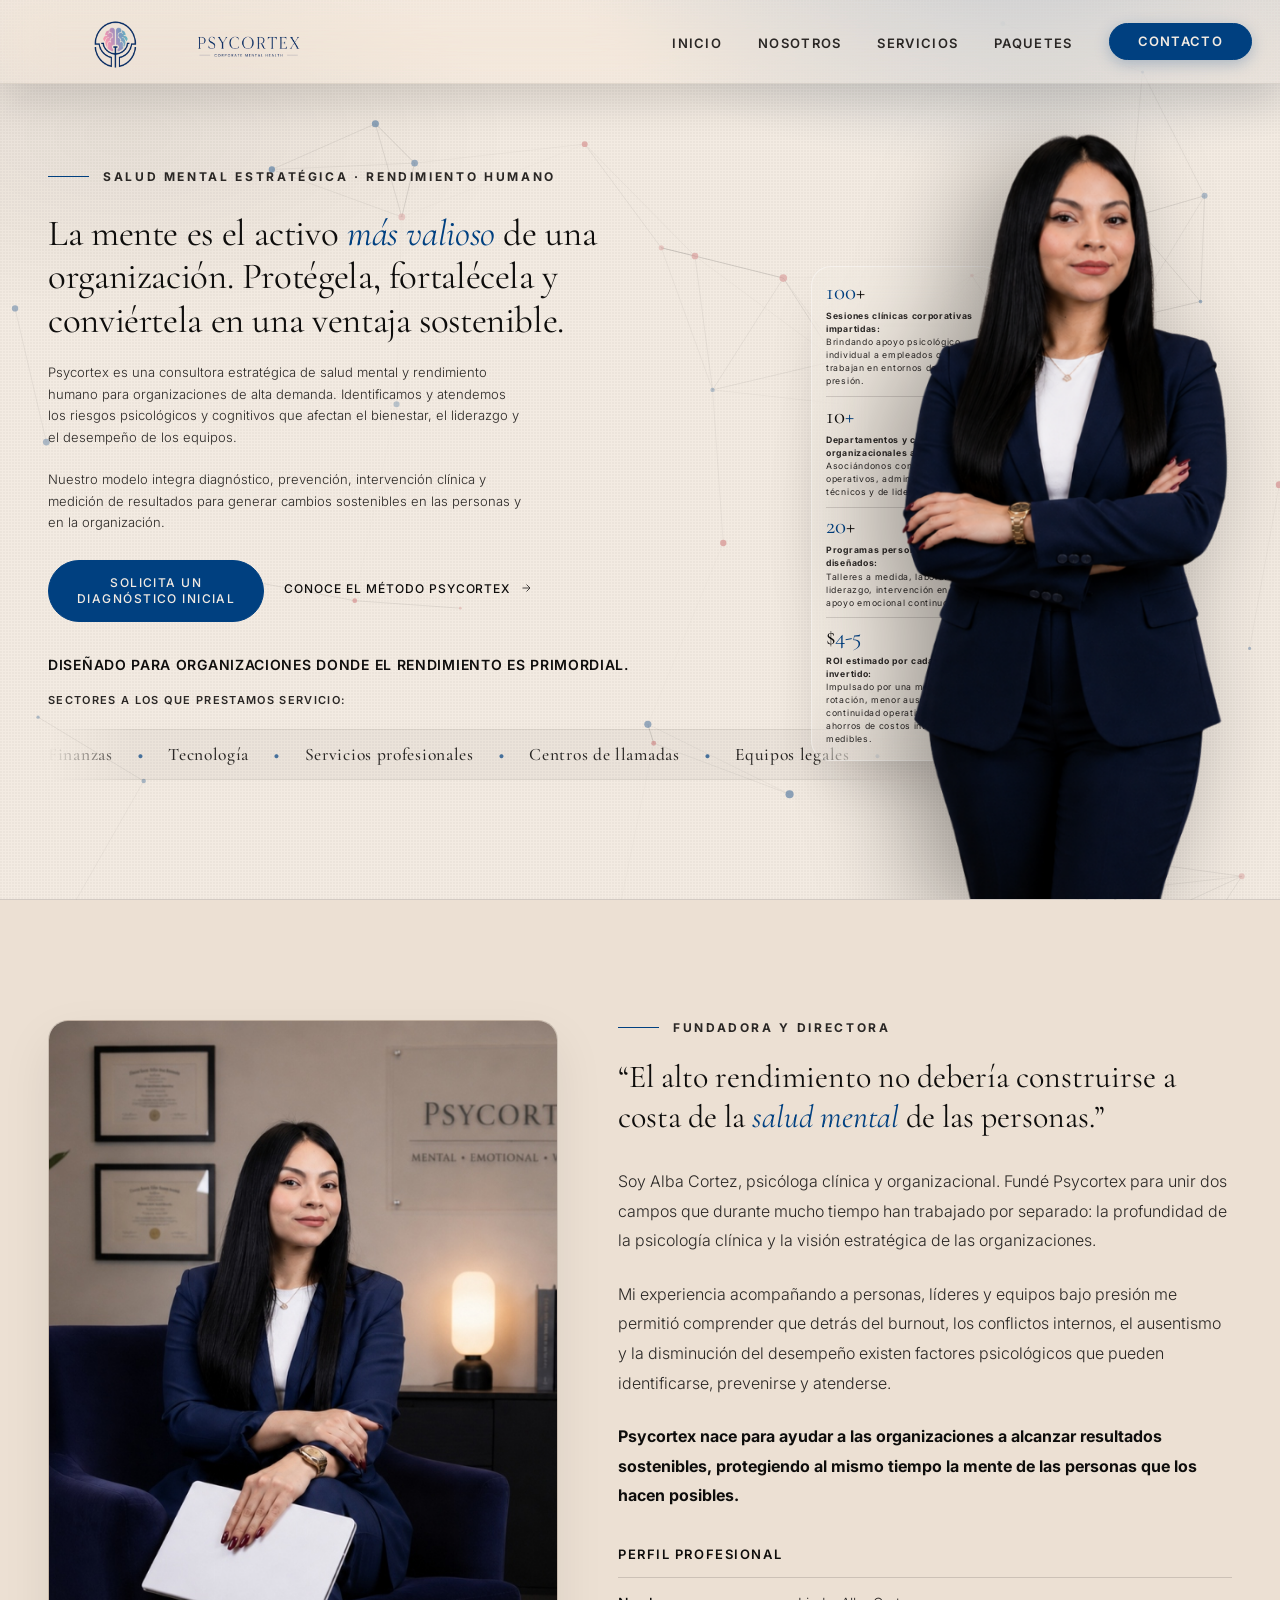
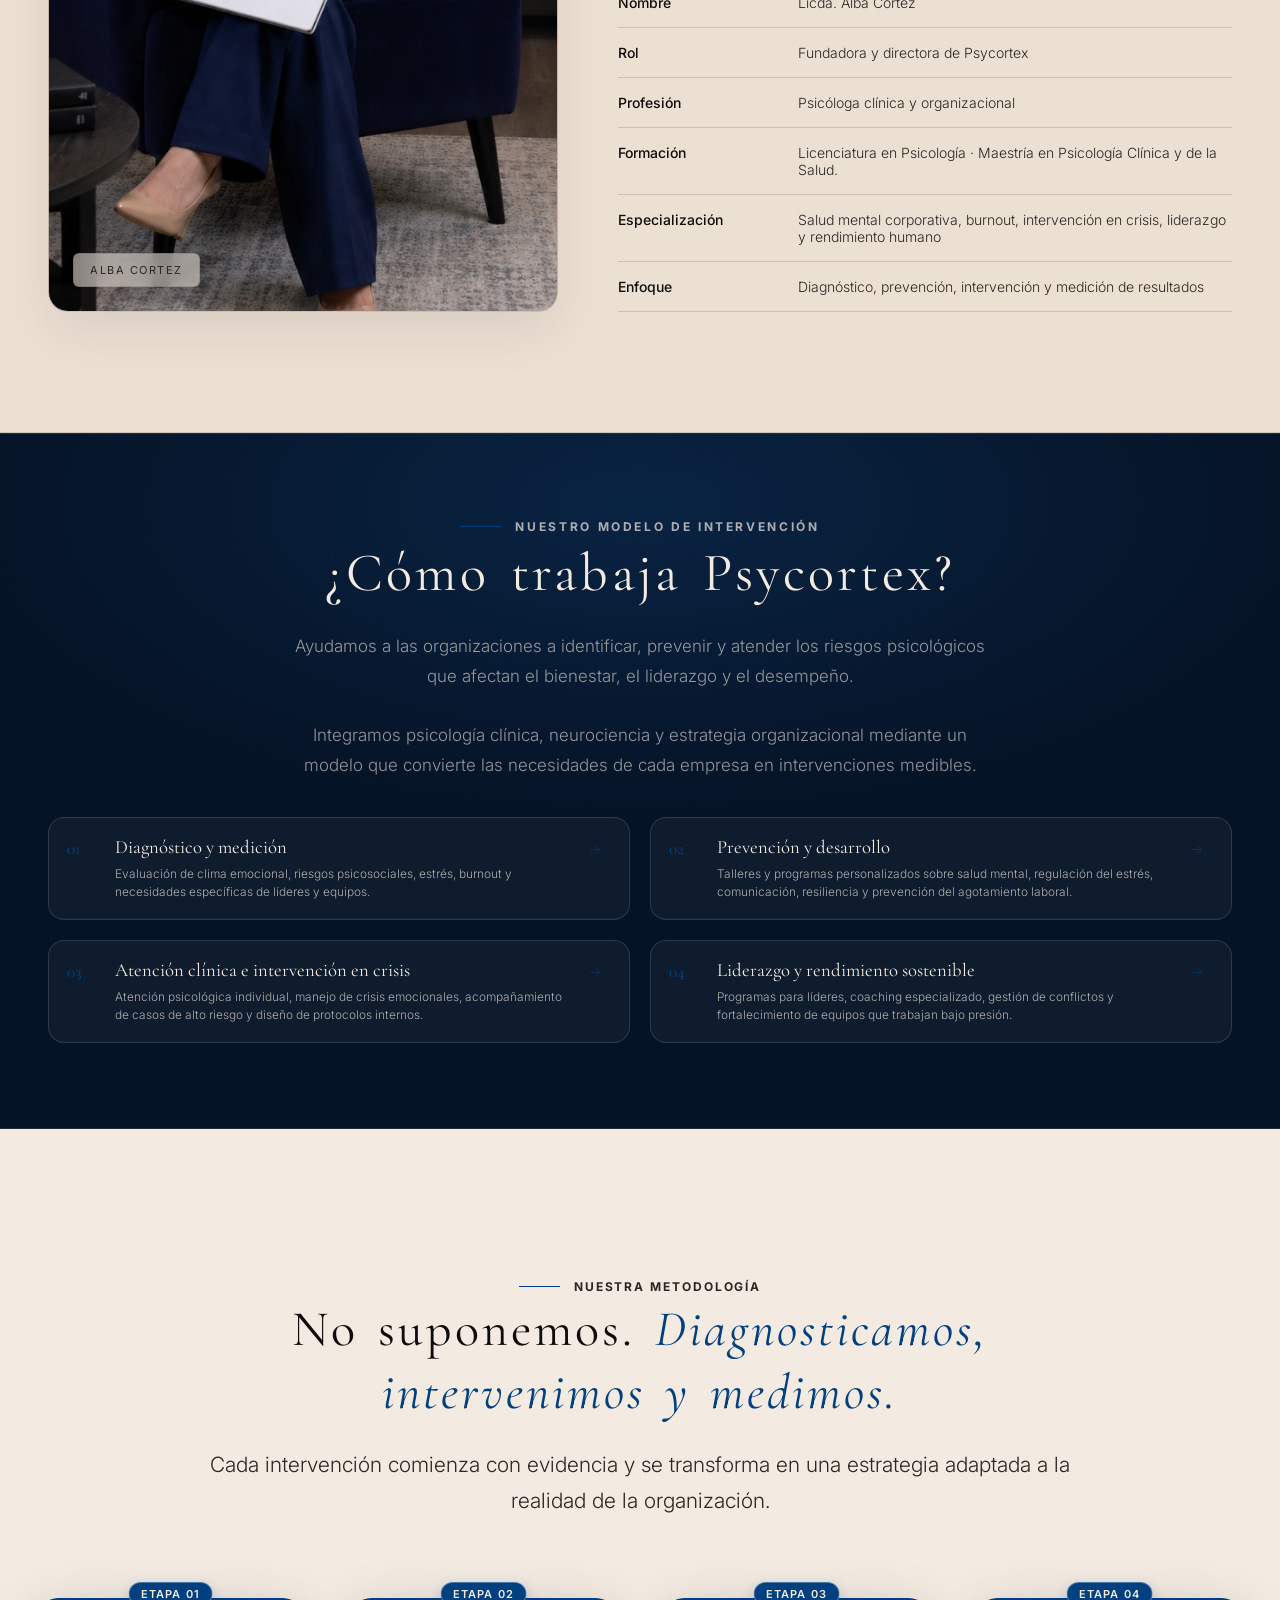
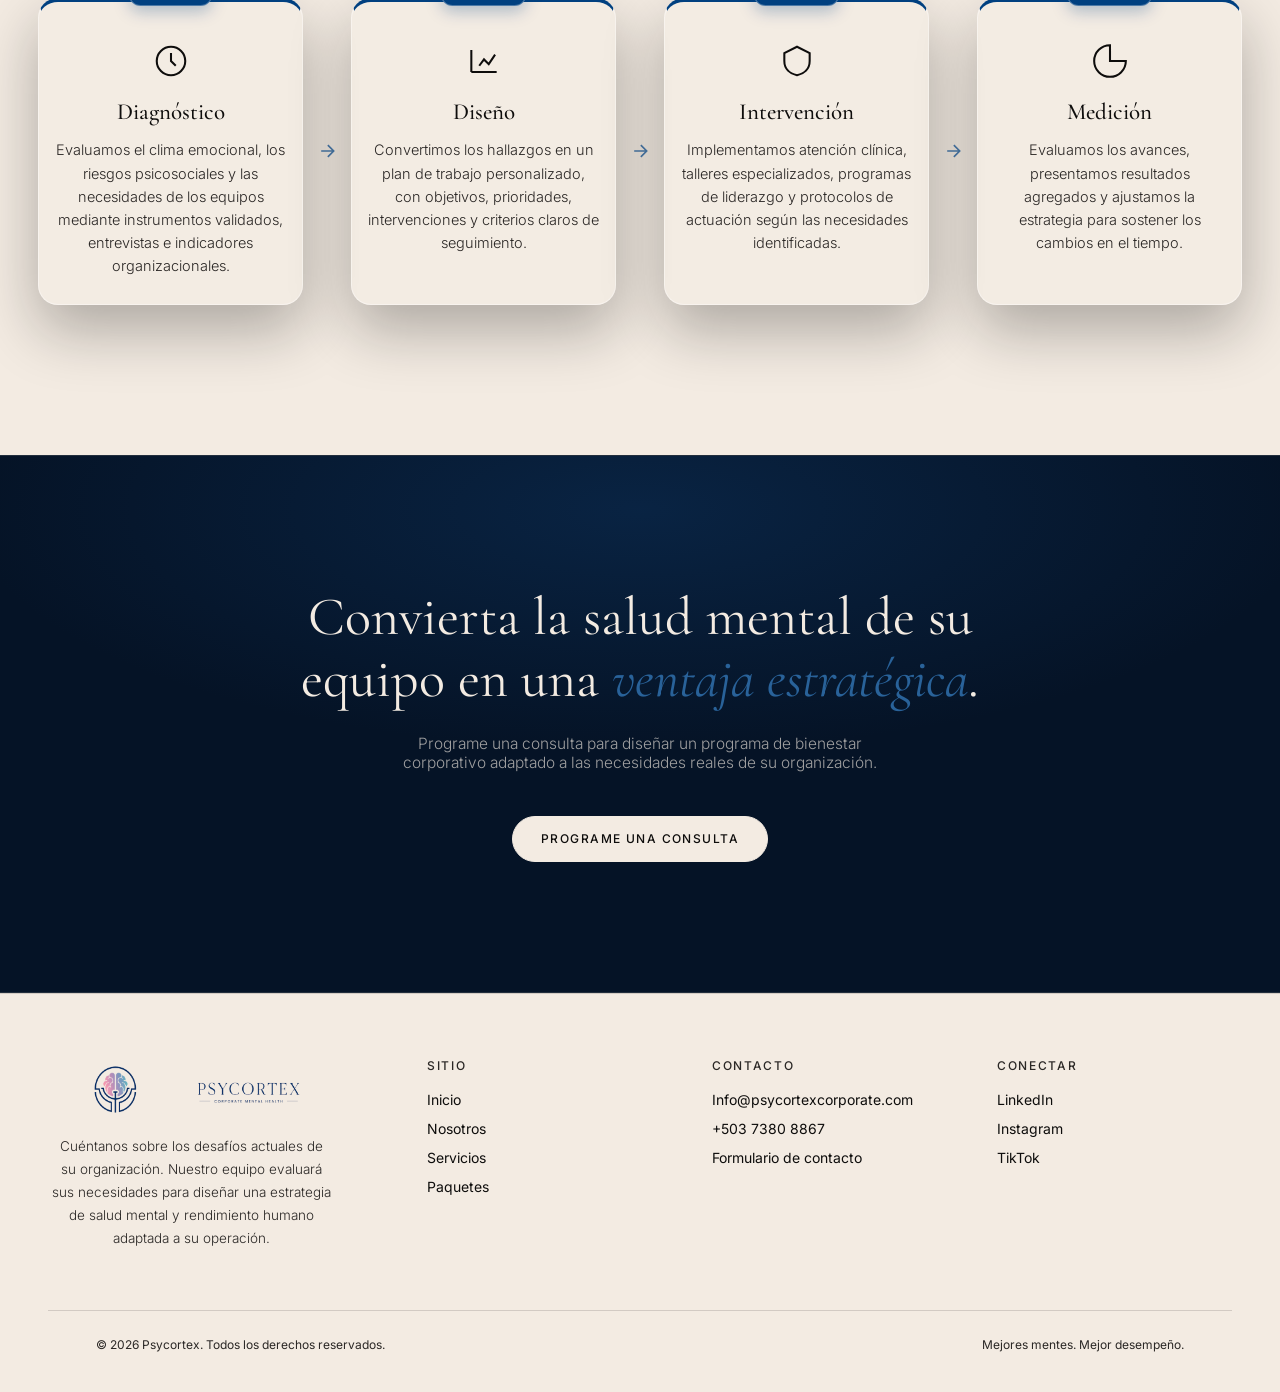
==== commit 3280fb7e: "chore: update contact and footer email to Info@psycortexcorporate.com across all pages" ====
--- a/index.html
+++ b/index.html
@@ -270,7 +270,7 @@
     </div>
     <div class="footer-col">
       <h5>Contacto</h5>
-      <a href="mailto:Psycortexcorporate@gmail.com">Psycortexcorporate@gmail.com</a>
+      <a href="mailto:Info@psycortexcorporate.com">Info@psycortexcorporate.com</a>
       <a href="tel:+50373808867">+503 7380 8867</a>
       <a href="contact.html">Formulario de contacto</a>
     </div>
--- a/assets/css/style.css
+++ b/assets/css/style.css
@@ -195,7 +195,7 @@
   .hero-cutout{
     position:absolute;
     bottom:0;
-    right:1.5%;
+    right:-0.5%;
     height:102%;
     z-index:3;
     pointer-events:none;
@@ -2572,7 +2572,7 @@
     display: block !important;
     visibility: visible !important;
     position: absolute !important;
-    right: 0.5% !important;
+    right: -1.5% !important;
     bottom: 0 !important;
     top: auto !important;
     left: auto !important;
@@ -2742,7 +2742,7 @@
     margin: clamp(6px, 0.6vw, 10px) 0 !important;
   }
   .hero-cutout {
-    right: -1.5% !important;
+    right: -3.5% !important;
     height: 100% !important;
     max-height: 100vh !important;
     z-index: 3 !important;
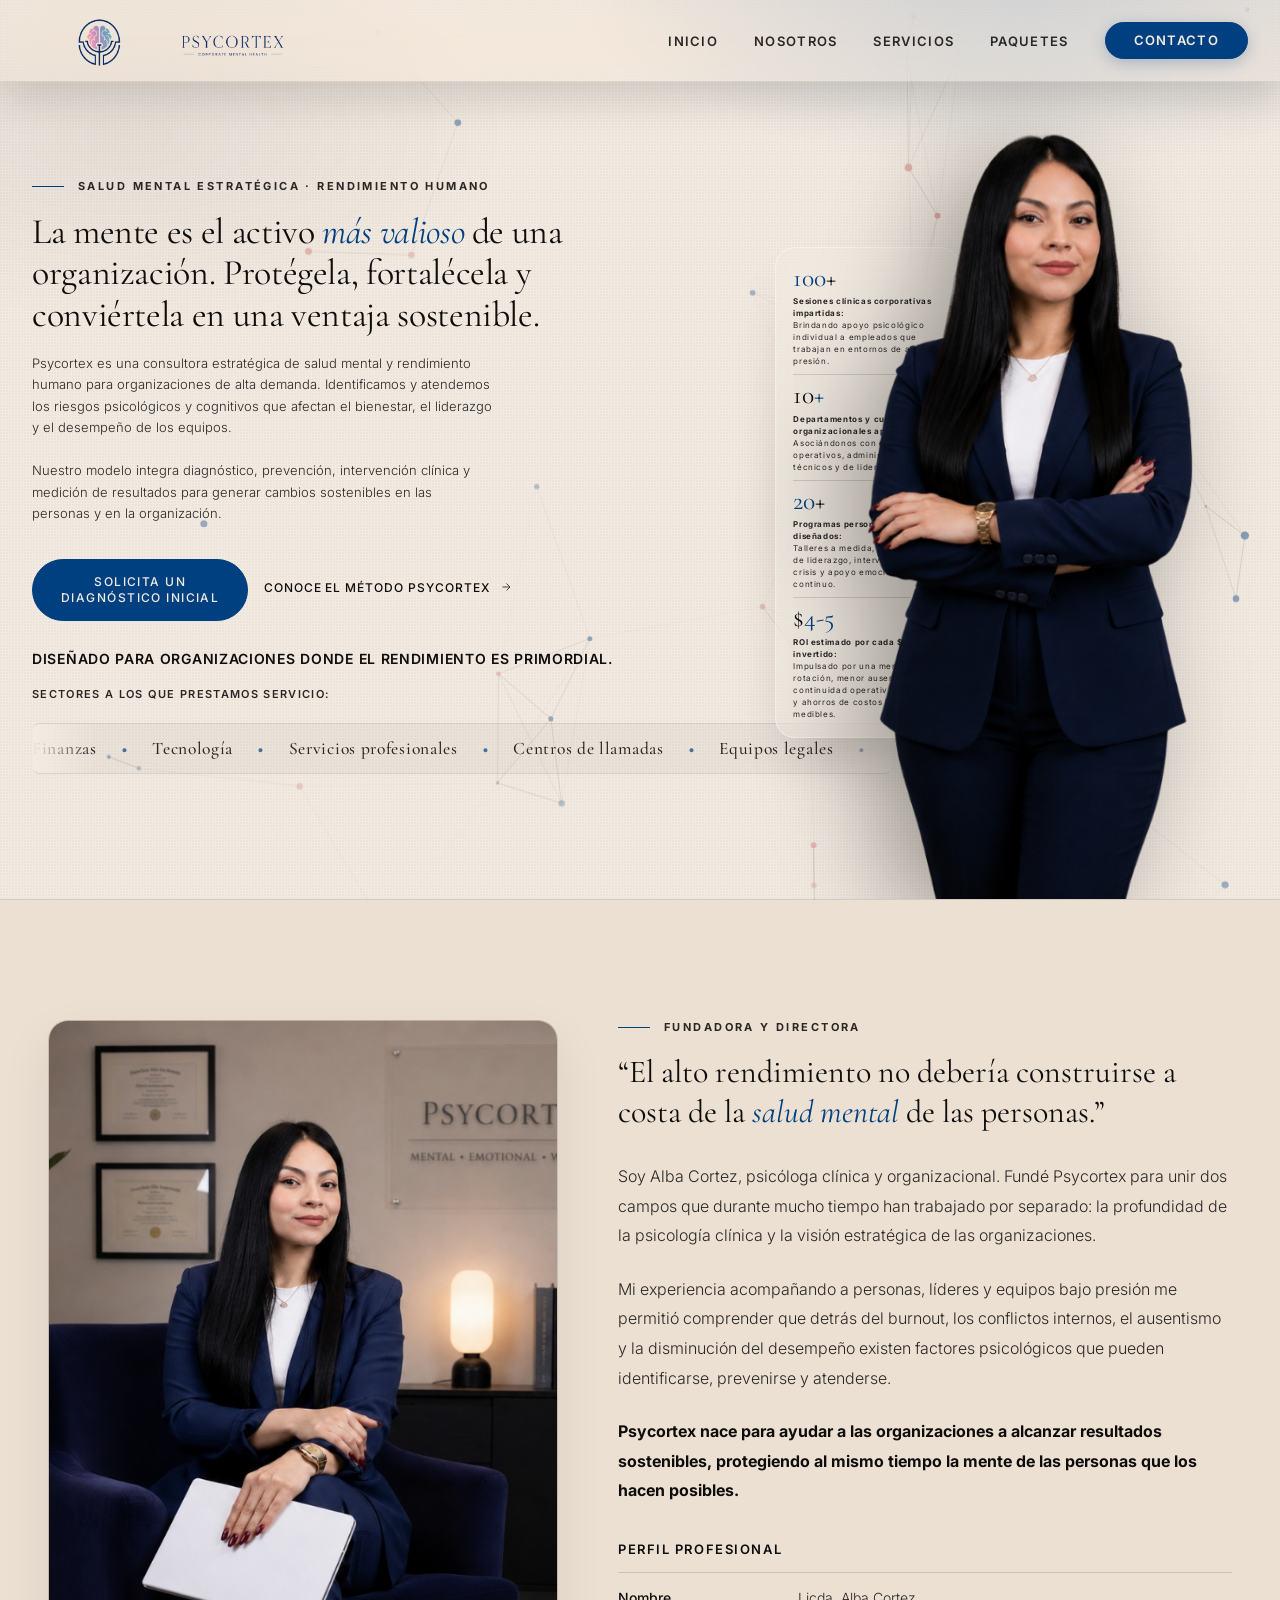
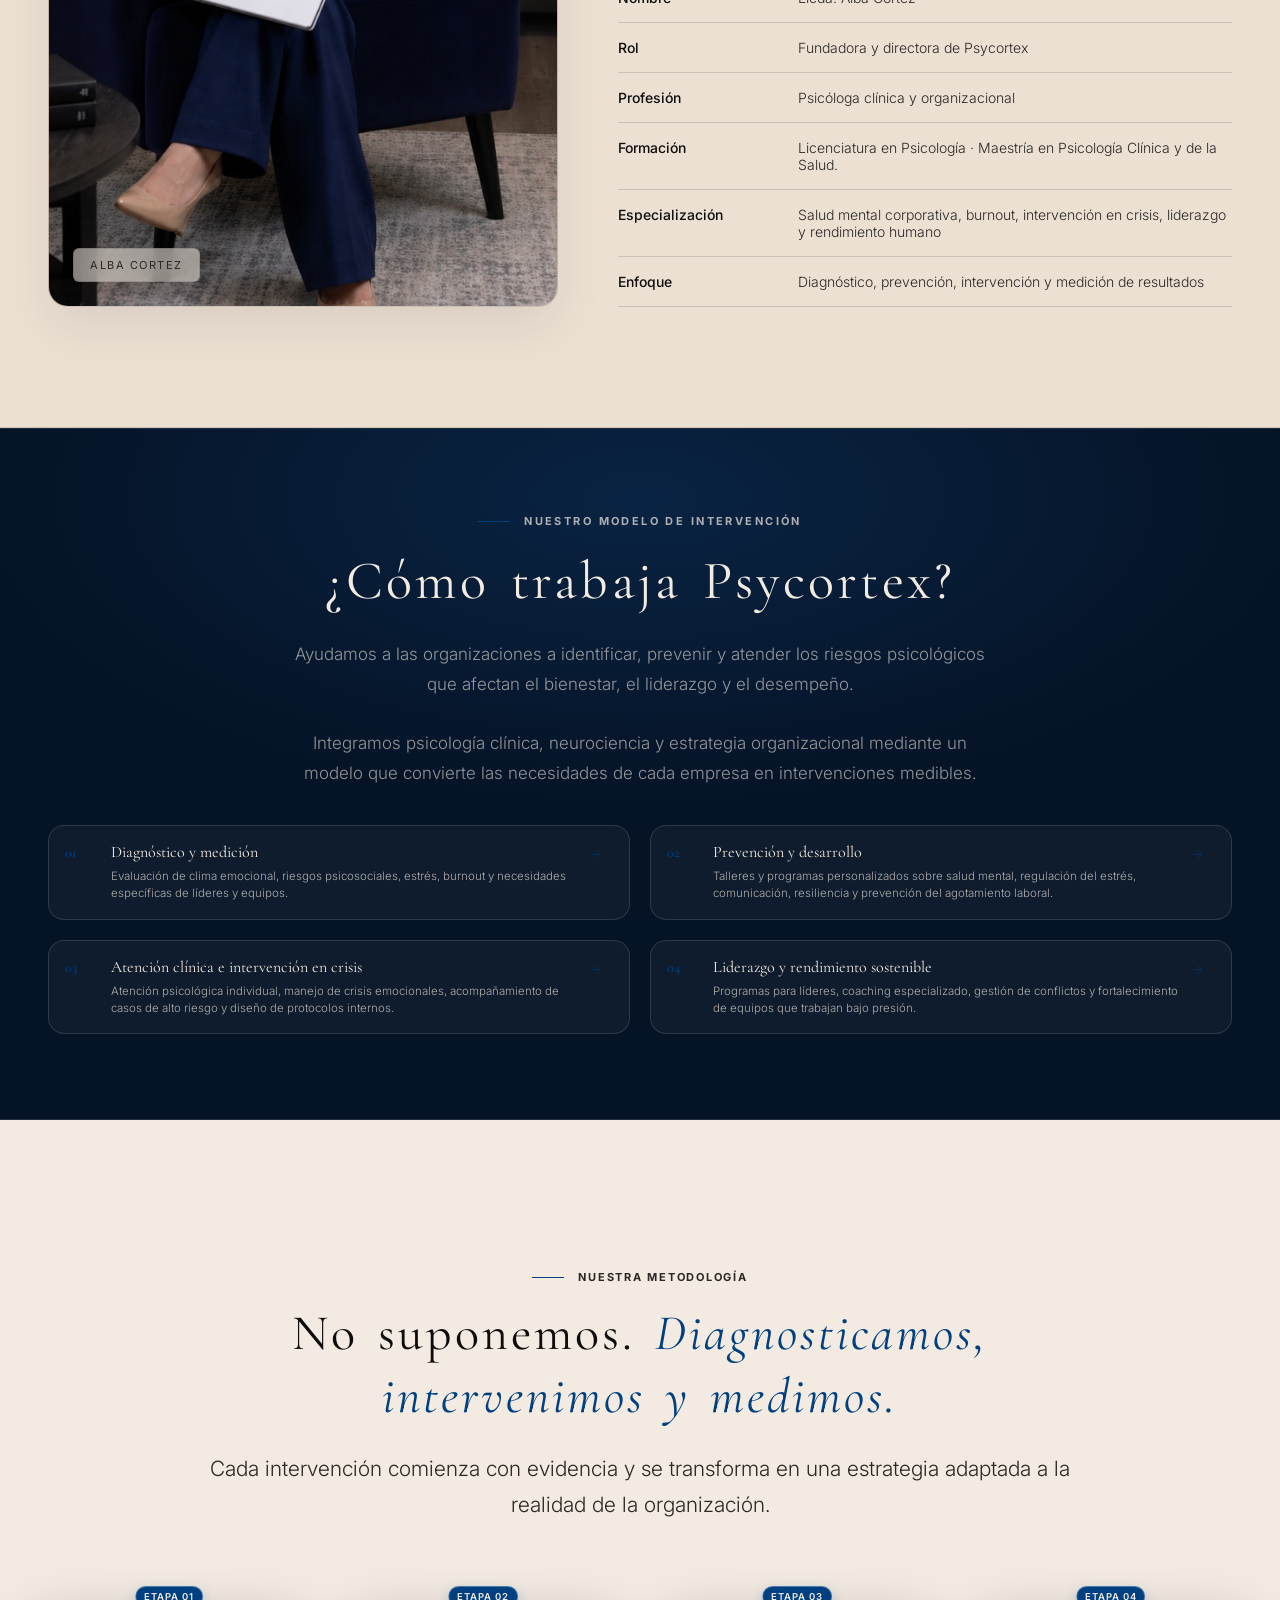
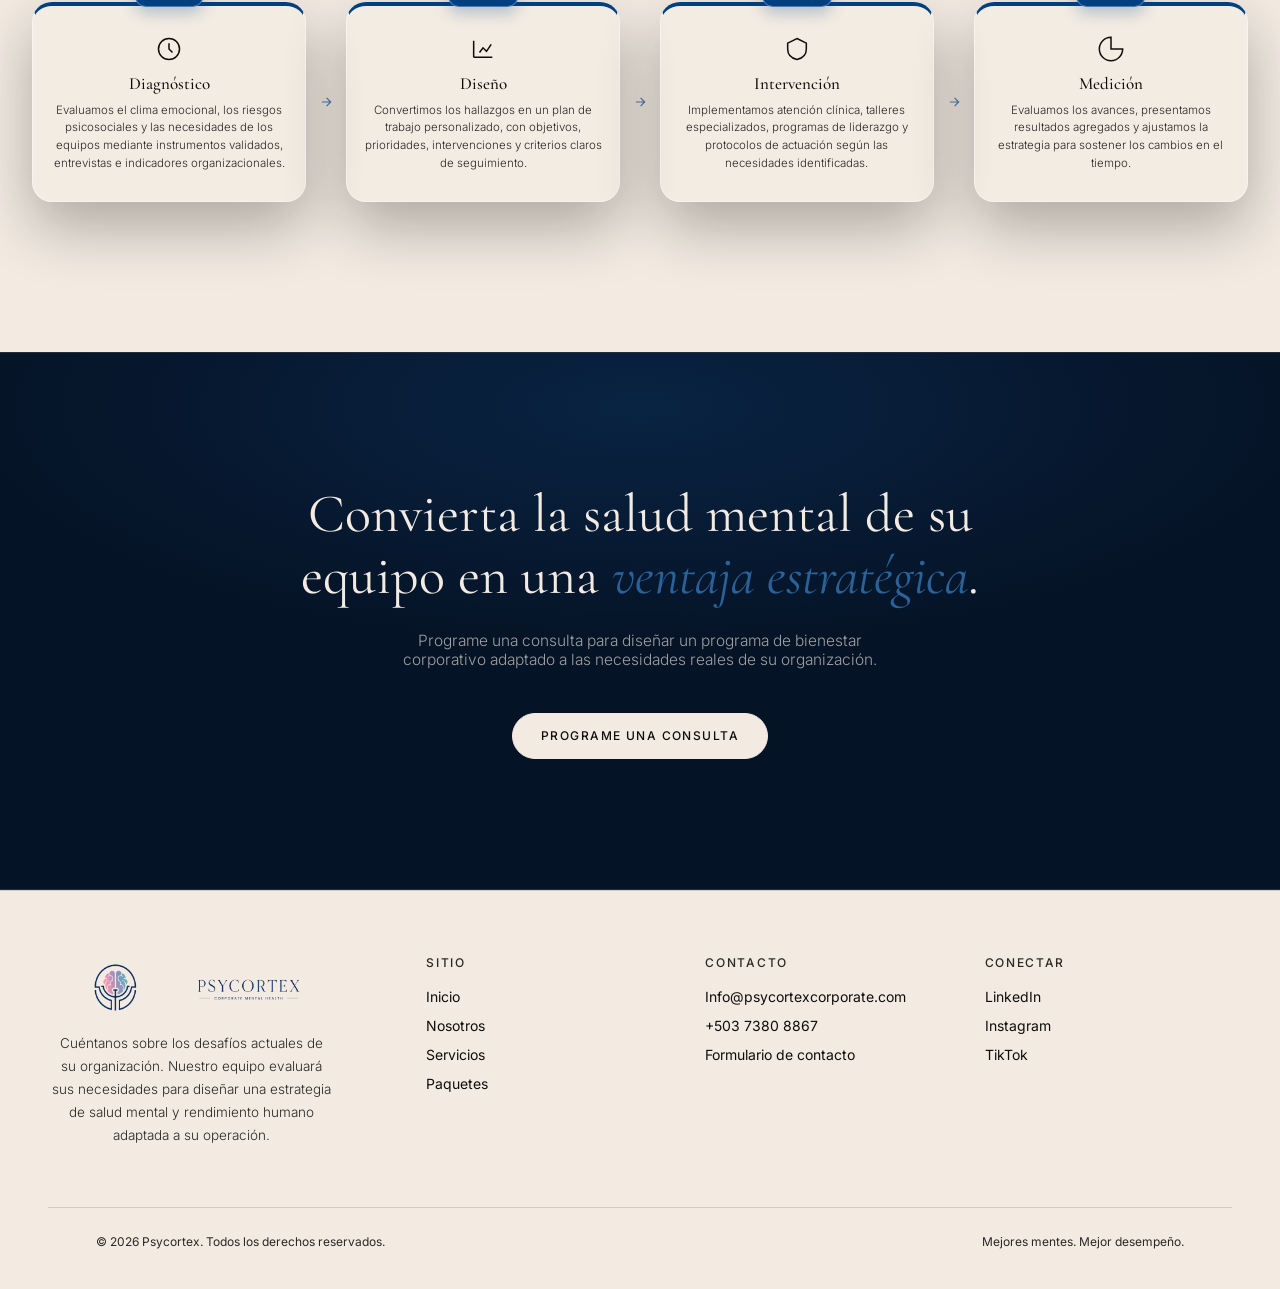
==== commit e2ae8a52: "fix: resolve mobile scroll glitches on neurons and ribbon, center header logo on mobile" ====
--- a/index.html
+++ b/index.html
@@ -7,7 +7,7 @@
 <link rel="preconnect" href="https://fonts.googleapis.com">
 <link rel="preconnect" href="https://fonts.gstatic.com" crossorigin>
 <link href="https://fonts.googleapis.com/css2?family=Cormorant+Garamond:ital,wght@0,300;0,400;0,500;0,600;1,400&family=Inter:wght@300;400;500;600&display=swap" rel="stylesheet">
-<link rel="stylesheet" href="assets/css/style.css?v=173">
+<link rel="stylesheet" href="assets/css/style.css?v=182">
 </head>
 <body>
 
@@ -287,6 +287,6 @@
   </div>
 </footer>
 
-<script src="assets/js/main.js?v=120"></script>
+<script src="assets/js/main.js?v=124"></script>
 </body>
 </html>
--- a/assets/css/style.css
+++ b/assets/css/style.css
@@ -42,7 +42,7 @@
 
   /* ---------- Neural circuit signature canvas ---------- */
   #circuit{
-    position:absolute; top:0; left:0; width:100vw; height:100%; z-index:1; pointer-events:none;
+    position:absolute; top:0; left:0; width:100%; height:100%; z-index:1; pointer-events:none;
   }
 
   /* ---------- Nav ---------- */
@@ -447,18 +447,47 @@
     border-top: 1px solid rgba(14, 13, 12, 0.08);
     border-bottom: 1px solid rgba(14, 13, 12, 0.08);
     border-radius: 8px;
-    -webkit-mask-image: linear-gradient(to right, transparent, black 10%, black 90%, transparent);
-    mask-image: linear-gradient(to right, transparent, black 10%, black 90%, transparent);
+    contain: paint;
+    -webkit-transform: translate3d(0, 0, 0);
+    transform: translate3d(0, 0, 0);
+  }
+
+  .industry-ribbon::before,
+  .industry-ribbon::after {
+    content: "";
+    position: absolute;
+    top: 0;
+    bottom: 0;
+    width: 60px;
+    z-index: 3;
+    pointer-events: none;
+  }
+
+  .industry-ribbon::before {
+    left: 0;
+    background: linear-gradient(to right, #F3EBE2 0%, rgba(243, 235, 226, 0) 100%);
+  }
+
+  .industry-ribbon::after {
+    right: 0;
+    background: linear-gradient(to left, #F3EBE2 0%, rgba(243, 235, 226, 0) 100%);
   }
 
   .ribbon-track {
     display: flex;
     width: max-content;
+    will-change: transform;
+    -webkit-transform: translate3d(0, 0, 0);
+    transform: translate3d(0, 0, 0);
+    -webkit-backface-visibility: hidden;
+    backface-visibility: hidden;
     animation: ribbonMarquee 25s linear infinite;
   }
 
-  .ribbon-track:hover {
-    animation-play-state: paused;
+  @media (hover: hover) and (pointer: fine) {
+    .ribbon-track:hover {
+      animation-play-state: paused;
+    }
   }
 
   .ribbon-group {
@@ -467,6 +496,7 @@
     gap: 24px;
     padding-right: 24px;
     white-space: nowrap;
+    flex-shrink: 0;
   }
 
   .ribbon-group span {
@@ -485,8 +515,14 @@
   }
 
   @keyframes ribbonMarquee {
-    0% { transform: translateX(0); }
-    100% { transform: translateX(-50%); }
+    0% {
+      -webkit-transform: translate3d(0, 0, 0);
+      transform: translate3d(0, 0, 0);
+    }
+    100% {
+      -webkit-transform: translate3d(-50%, 0, 0);
+      transform: translate3d(-50%, 0, 0);
+    }
   }
 
   /* ---------- Approach / philosophy ---------- */
@@ -1351,27 +1387,68 @@
 
     .nav-toggle {
       display: flex !important;
+      position: absolute !important;
+      right: 18px !important;
+      top: 50% !important;
+      transform: translateY(-50%) !important;
+      z-index: 60 !important;
+      margin: 0 !important;
     }
 
     nav, .site-header {
-      padding: 14px 20px !important;
+      padding: 12px 18px !important;
       width: 100% !important;
       max-width: 100% !important;
+      display: flex !important;
+      align-items: center !important;
+      position: fixed !important;
+    }
+
+    nav .logo-mark,
+    .site-header .logo-mark {
+      width: 100% !important;
+      max-width: 100% !important;
+      display: flex !important;
+      align-items: center !important;
+      position: relative !important;
+      margin: 0 !important;
+    }
+
+    /* Brain icon logo on the left */
+    nav .logo-mark img:first-child,
+    .site-header .logo-mark img:first-child {
+      max-height: 52px !important;
+      height: 52px !important;
+      width: auto !important;
+      margin: 0 !important;
+      object-fit: contain !important;
+      flex-shrink: 0 !important;
+      position: relative !important;
+      z-index: 2 !important;
+    }
+
+    /* PSYCORTEX Corporate Mental Health text logo centered in header bar (50% bigger) */
+    nav .logo-mark img:last-child,
+    .site-header .logo-mark img:last-child {
+      max-height: 72px !important;
+      height: 72px !important;
+      width: auto !important;
+      max-width: calc(100vw - 110px) !important;
+      margin: 0 !important;
+      object-fit: contain !important;
+      position: absolute !important;
+      left: 50% !important;
+      top: 50% !important;
+      transform: translate(-50%, -50%) !important;
+      z-index: 1 !important;
     }
 
     nav.scrolled {
-      padding: 12px 20px !important;
+      padding: 10px 18px !important;
       background: rgba(243, 235, 226, 0.96) !important;
       backdrop-filter: blur(24px) saturate(180%);
       -webkit-backdrop-filter: blur(24px) saturate(180%);
       box-shadow: 0 10px 30px rgba(14, 13, 12, 0.12);
-    }
-
-    .logo-mark img {
-      max-height: 52px !important;
-      height: 52px !important;
-      width: auto !important;
-      margin: 0 !important;
     }
 
     .nav-links {
@@ -1395,20 +1472,24 @@
       z-index: 55;
       opacity: 0;
       visibility: hidden;
+      pointer-events: none;
       transform: translateY(-12px);
       transition: opacity 0.35s ease, transform 0.35s ease, visibility 0.35s ease;
       box-shadow: 0 20px 50px rgba(14, 13, 12, 0.2);
     }
 
     .nav-links.is-open {
-      opacity: 1;
-      visibility: visible;
-      transform: translateY(0);
+      opacity: 1 !important;
+      visibility: visible !important;
+      pointer-events: auto !important;
+      transform: translateY(0) !important;
     }
 
     .nav-links li {
       width: 100%;
       text-align: center;
+      position: relative;
+      z-index: 3;
     }
 
     .nav-links a {
@@ -1419,6 +1500,8 @@
       min-height: 48px;
       line-height: 24px;
       color: var(--ink);
+      position: relative;
+      z-index: 3;
     }
 
     .nav-links a.nav-cta {
@@ -1585,6 +1668,11 @@
       overflow: hidden !important;
     }
 
+    .industry-ribbon::before,
+    .industry-ribbon::after {
+      width: 32px !important;
+    }
+
     .wrap {
       padding: 0 20px !important;
       width: 100% !important;
@@ -2683,156 +2771,187 @@
 }
 
 /* ==========================================================================
-   LAPTOP & SMALLER PC AUTOMATIC RESPONSIVE DISPLAY ENGINE
+   UNIVERSAL FLUID RESPONSIVE ENGINE (CALIBRATED TO 24-INCH iMAC BASELINE)
+   Scales smoothly and continuously across ALL PC & Laptop viewports (1025px - 2560px+)
    ========================================================================== */
-@media (max-width: 1680px) and (min-width: 1025px) {
+@media (min-width: 1025px) {
   nav, .site-header {
-    padding: 12px 28px 12px 48px !important;
+    padding: clamp(10px, 1.2vh, 18px) clamp(24px, 2.5vw, 48px) !important;
   }
   .hero {
-    padding: 130px 48px 80px !important;
+    padding: clamp(100px, 12vh, 160px) clamp(24px, 2.5vw, 48px) clamp(40px, 6vh, 80px) !important;
     min-height: 100vh !important;
     min-height: 100dvh !important;
     height: 100vh !important;
     display: flex !important;
     align-items: center !important;
     box-sizing: border-box !important;
+    position: relative !important;
+    overflow: hidden !important;
   }
   .hero-inner {
     max-width: 1850px !important;
     width: 100% !important;
+    margin: 0 auto !important;
+  }
+  .eyebrow {
+    margin-bottom: clamp(12px, 2vh, 28px) !important;
   }
   .eyebrow .rule {
-    width: 41px !important;
+    width: clamp(32px, 2.3vw, 46px) !important;
   }
   .eyebrow span {
-    font-size: 12px !important;
+    font-size: clamp(11px, 0.65vw, 13.5px) !important;
   }
   .hero h1 {
-    font-size: clamp(23px, 2.88vw, 45px) !important;
-    max-width: min(700px, 50vw) !important;
-    line-height: 1.18 !important;
+    font-size: clamp(26px, 2.8vw, 62px) !important;
+    max-width: min(990px, 50vw) !important;
+    line-height: 1.15 !important;
   }
   .hero-sub {
-    font-size: clamp(13px, 0.99vw, 15.8px) !important;
-    max-width: min(480px, 37vw) !important;
+    font-size: clamp(13px, 0.85vw, 18px) !important;
+    max-width: min(560px, 36vw) !important;
     line-height: 1.65 !important;
-    margin-top: 20px !important;
+    margin-top: clamp(14px, 2vh, 30px) !important;
   }
   .hero-actions {
-    margin-top: 26px !important;
+    margin-top: clamp(20px, 3.8vh, 56px) !important;
+    gap: clamp(12px, 1.2vw, 20px) !important;
   }
   .float-card {
-    right: clamp(230px, 19%, 300px) !important;
-    top: clamp(88px, 10.8vh, 115px) !important;
-    width: clamp(191px, 14.9vw, 228px) !important;
-    padding: clamp(12.5px, 1.1vw, 19px) !important;
+    position: absolute !important;
+    right: clamp(280px, 22.5vw, 460px) !important;
+    top: clamp(50px, 7.5vh, 90px) !important;
+    width: clamp(185px, 13.5vw, 308px) !important;
+    padding: clamp(12.5px, 1.35vw, 31px) !important;
     z-index: 4 !important;
+    box-sizing: border-box !important;
   }
   .float-card .stat-num {
-    font-size: clamp(22.6px, 1.8vw, 31.5px) !important;
+    font-size: clamp(22.5px, 2vw, 46px) !important;
   }
   .float-card .stat-label {
-    font-size: clamp(8.6px, 0.68vw, 9.5px) !important;
+    font-size: clamp(8px, 0.53vw, 12px) !important;
     line-height: 1.5 !important;
     letter-spacing: 0.08em !important;
-    margin-top: 6px !important;
+    margin-top: clamp(4px, 0.5vh, 10px) !important;
   }
   .float-card .stat-rule {
-    margin: clamp(6px, 0.6vw, 10px) 0 !important;
+    margin: clamp(6px, 0.8vh, 16px) 0 !important;
   }
   .hero-cutout {
-    right: -3.5% !important;
+    position: absolute !important;
+    right: clamp(-3.5%, -0.8vw, -0.5%) !important;
+    bottom: 0 !important;
     height: 100% !important;
     max-height: 100vh !important;
     z-index: 3 !important;
+    object-fit: contain !important;
+    object-position: right bottom !important;
+    pointer-events: none !important;
   }
   .trust-row {
-    margin-top: 34px !important;
-  }
-  /* Nuestra Metodología — 10% Bigger Cards on Single Horizontal Row */
+    margin-top: clamp(20px, 3.2vh, 60px) !important;
+  }
+  .trust-marks span {
+    font-size: clamp(13px, 0.8vw, 16px) !important;
+  }
+
+  /* Nuestra Metodología — Continuous Proportional Single Horizontal Row */
   .approach .wrap {
-    padding-left: 20px !important;
-    padding-right: 20px !important;
+    padding-left: clamp(20px, 2.5vw, 48px) !important;
+    padding-right: clamp(20px, 2.5vw, 48px) !important;
     max-width: 1850px !important;
   }
   .approach-grid {
+    display: flex !important;
+    flex-direction: row !important;
     flex-wrap: nowrap !important;
     justify-content: center !important;
-    gap: 12px !important;
+    gap: clamp(8px, 0.8vw, 20px) !important;
     align-items: stretch !important;
   }
   .approach-card, .roadmap-card {
-    flex: 0 1 265px !important;
+    flex: 1 1 0 !important;
     min-width: 0 !important;
-    max-width: 265px !important;
-    padding: 40px 16px 26px !important;
+    max-width: 320px !important;
+    padding: clamp(28px, 2.2vw, 46px) clamp(12px, 1vw, 22px) !important;
     border-radius: 20px !important;
+    box-sizing: border-box !important;
   }
   .approach-card svg {
-    width: 38px !important;
-    height: 38px !important;
-    margin: 0 auto 18px !important;
+    width: clamp(28px, 2vw, 38px) !important;
+    height: clamp(28px, 2vw, 38px) !important;
+    margin: 0 auto clamp(10px, 1.2vh, 18px) !important;
   }
   .roadmap-step-badge {
-    font-size: 11px !important;
-    padding: 4px 12px !important;
-    margin-bottom: 18px !important;
+    font-size: clamp(9.5px, 0.58vw, 12px) !important;
+    padding: 4px clamp(8px, 0.6vw, 14px) !important;
+    margin-bottom: clamp(10px, 1.2vh, 18px) !important;
     letter-spacing: 0.1em !important;
   }
   .approach-card h3 {
-    font-size: 23px !important;
-    margin-bottom: 12px !important;
+    font-size: clamp(17px, 1.2vw, 24px) !important;
+    margin-bottom: clamp(6px, 0.8vh, 12px) !important;
   }
   .approach-card p {
-    font-size: 14.5px !important;
-    line-height: 1.6 !important;
+    font-size: clamp(11.5px, 0.7vw, 14.5px) !important;
+    line-height: 1.55 !important;
   }
   .roadmap-connector {
-    margin: 0 2px !important;
+    margin: 0 clamp(1px, 0.2vw, 6px) !important;
     z-index: 2 !important;
+    align-self: center !important;
   }
   .roadmap-connector svg {
-    width: 20px !important;
-    height: 20px !important;
-  }
-  /* Program / Intervention Pillar Cards — 15% Smaller for Smaller PC View */
+    width: clamp(14px, 1vw, 22px) !important;
+    height: clamp(14px, 1vw, 22px) !important;
+  }
+
+  /* Intervention Pillar Cards */
   .pillar-card {
-    padding: 18px 18px !important;
-    gap: 12px !important;
+    padding: clamp(16px, 1.2vw, 28px) !important;
+    gap: clamp(10px, 0.8vw, 16px) !important;
   }
   .pillar-num {
-    font-size: 17px !important;
+    font-size: clamp(14px, 0.9vw, 18px) !important;
   }
   .pillar-content h4 {
-    font-size: 18.7px !important;
+    font-size: clamp(16px, 1.05vw, 21px) !important;
     margin-bottom: 6px !important;
   }
   .pillar-content p {
-    font-size: 11.9px !important;
+    font-size: clamp(11.5px, 0.65vw, 14px) !important;
     line-height: 1.5 !important;
   }
   .pillar-card .arrow {
-    width: 15px !important;
-    height: 15px !important;
-  }
-
-  /* Program Package Cards — 15% Smaller for Smaller PC View */
+    width: clamp(13px, 0.8vw, 16px) !important;
+    height: clamp(13px, 0.8vw, 16px) !important;
+  }
+
+  /* Package Cards */
   .package-card {
-    padding: 26px 20px !important;
+    padding: clamp(22px, 1.5vw, 36px) !important;
   }
   .package-card h3 {
-    font-size: 23.8px !important;
+    font-size: clamp(20px, 1.3vw, 28px) !important;
   }
   .package-card p, .package-card .pkg-features li {
-    font-size: 12px !important;
+    font-size: clamp(11.5px, 0.65vw, 14px) !important;
+  }
+
+  /* Footer 4-Column Balanced Grid */
+  .footer-grid {
+    display: grid !important;
+    grid-template-columns: 1.4fr 1fr 1fr 1fr !important;
+    gap: clamp(24px, 2.5vw, 50px) !important;
   }
 }
 
 @media (max-height: 850px) and (min-width: 1025px) {
   .hero {
-    padding-top: 110px !important;
-    padding-bottom: 50px !important;
+    padding-top: clamp(80px, 10vh, 110px) !important;
+    padding-bottom: clamp(30px, 5vh, 50px) !important;
     min-height: 100vh !important;
     height: 100vh !important;
   }
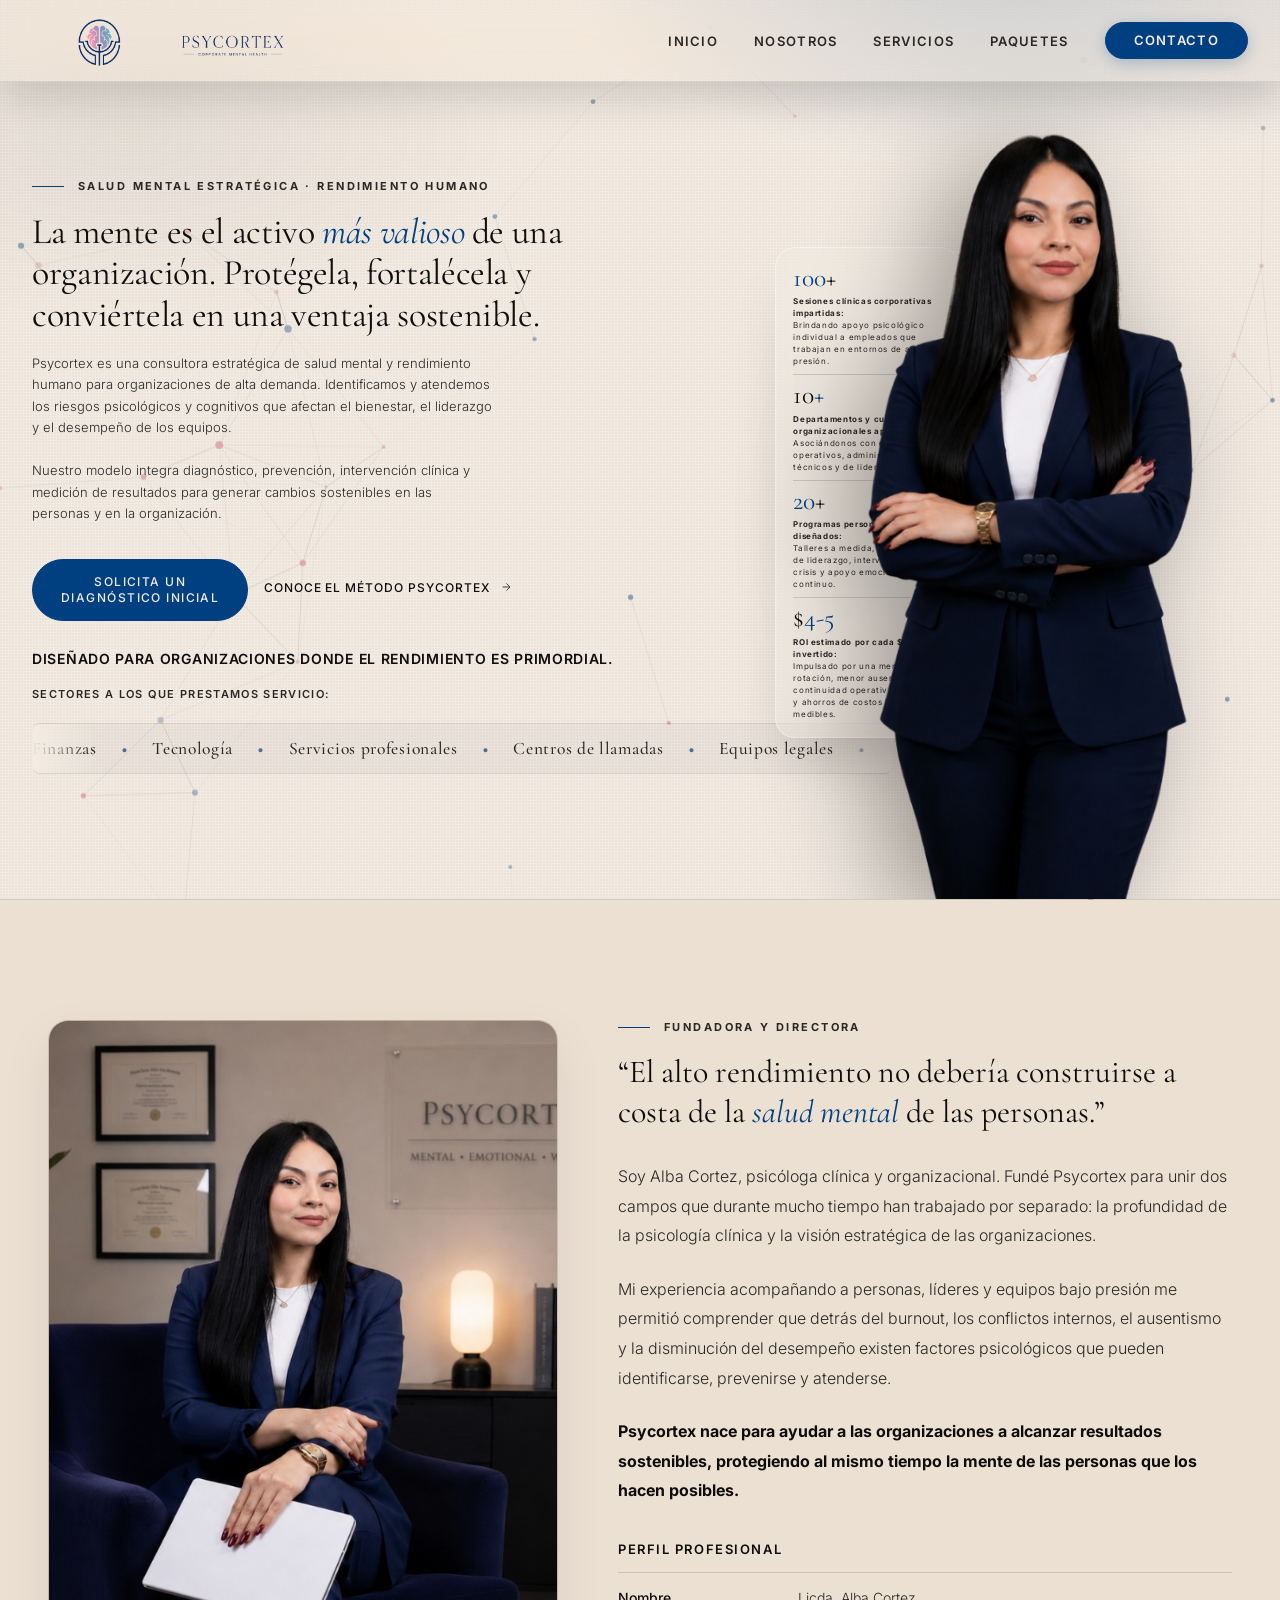
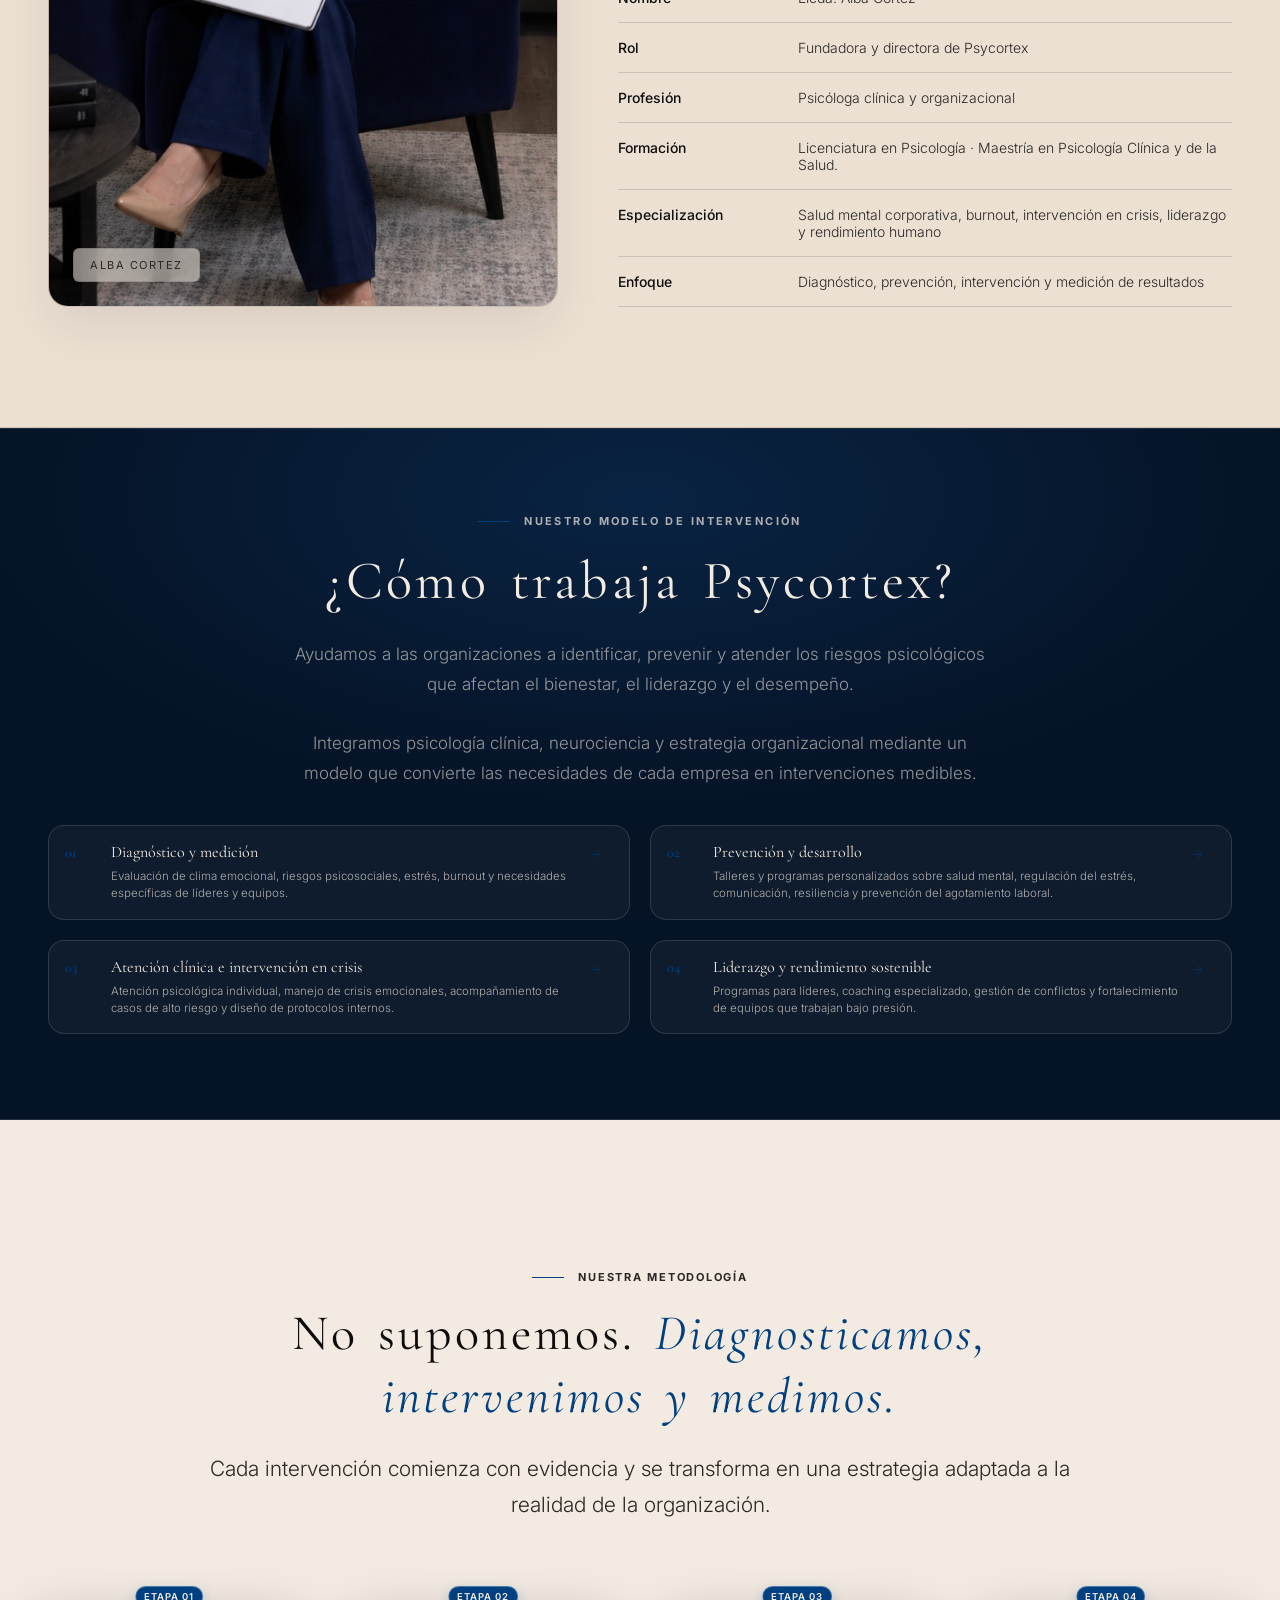
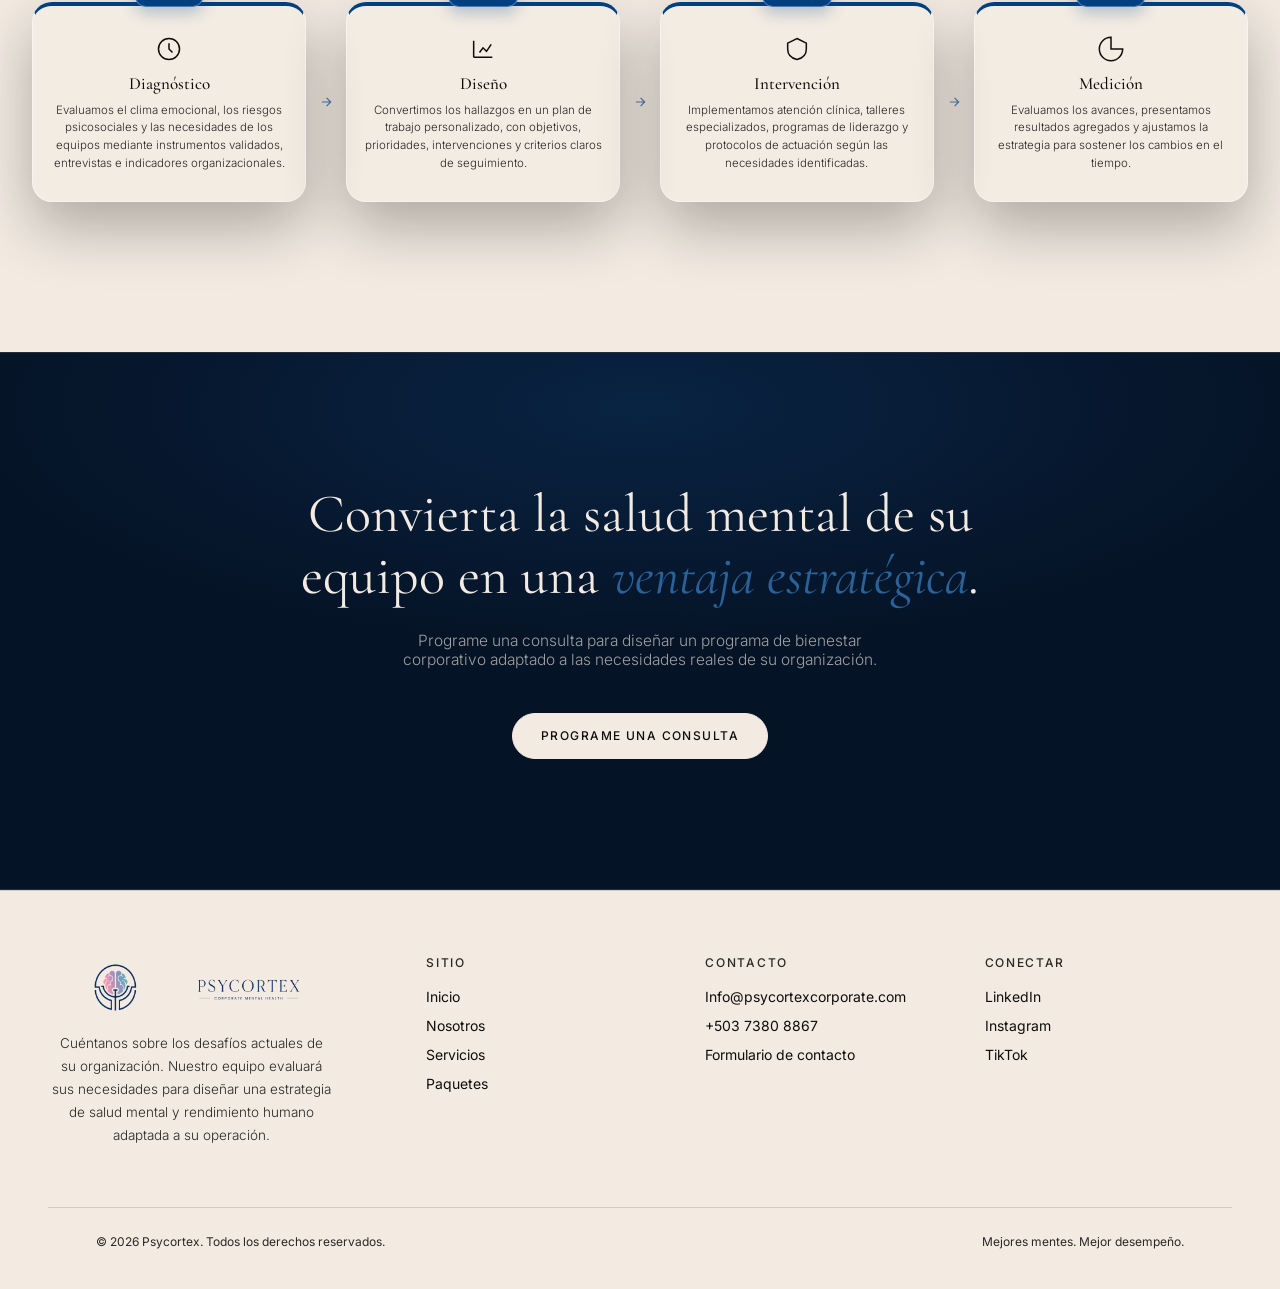
==== commit 9ba4d765: "Fix mobile industry ribbon glitch and infinite loop flow" ====
--- a/index.html
+++ b/index.html
@@ -7,7 +7,7 @@
 <link rel="preconnect" href="https://fonts.googleapis.com">
 <link rel="preconnect" href="https://fonts.gstatic.com" crossorigin>
 <link href="https://fonts.googleapis.com/css2?family=Cormorant+Garamond:ital,wght@0,300;0,400;0,500;0,600;1,400&family=Inter:wght@300;400;500;600&display=swap" rel="stylesheet">
-<link rel="stylesheet" href="assets/css/style.css?v=182">
+<link rel="stylesheet" href="assets/css/style.css?v=183">
 </head>
 <body>
 
--- a/assets/css/style.css
+++ b/assets/css/style.css
@@ -1666,11 +1666,50 @@
       max-width: 100% !important;
       margin: 12px auto 0 auto !important;
       overflow: hidden !important;
+      padding: 12px 0 !important;
+      contain: none !important;
+      -webkit-mask-image: linear-gradient(to right, transparent 0%, black 24px, black calc(100% - 24px), transparent 100%) !important;
+      mask-image: linear-gradient(to right, transparent 0%, black 24px, black calc(100% - 24px), transparent 100%) !important;
     }
 
     .industry-ribbon::before,
     .industry-ribbon::after {
-      width: 32px !important;
+      display: none !important;
+    }
+
+    .ribbon-track {
+      display: flex !important;
+      flex-direction: row !important;
+      flex-wrap: nowrap !important;
+      width: max-content !important;
+      min-width: max-content !important;
+    }
+
+    .ribbon-group {
+      display: flex !important;
+      flex-direction: row !important;
+      flex-wrap: nowrap !important;
+      align-items: center !important;
+      flex: 0 0 auto !important;
+      min-width: max-content !important;
+      width: max-content !important;
+      gap: 18px !important;
+      padding-right: 18px !important;
+      white-space: nowrap !important;
+      box-sizing: border-box !important;
+    }
+
+    .ribbon-group span {
+      display: inline-block !important;
+      flex-shrink: 0 !important;
+      white-space: nowrap !important;
+      font-size: 15.5px !important;
+    }
+
+    .ribbon-group .dot {
+      display: inline-block !important;
+      flex-shrink: 0 !important;
+      font-size: 11px !important;
     }
 
     .wrap {
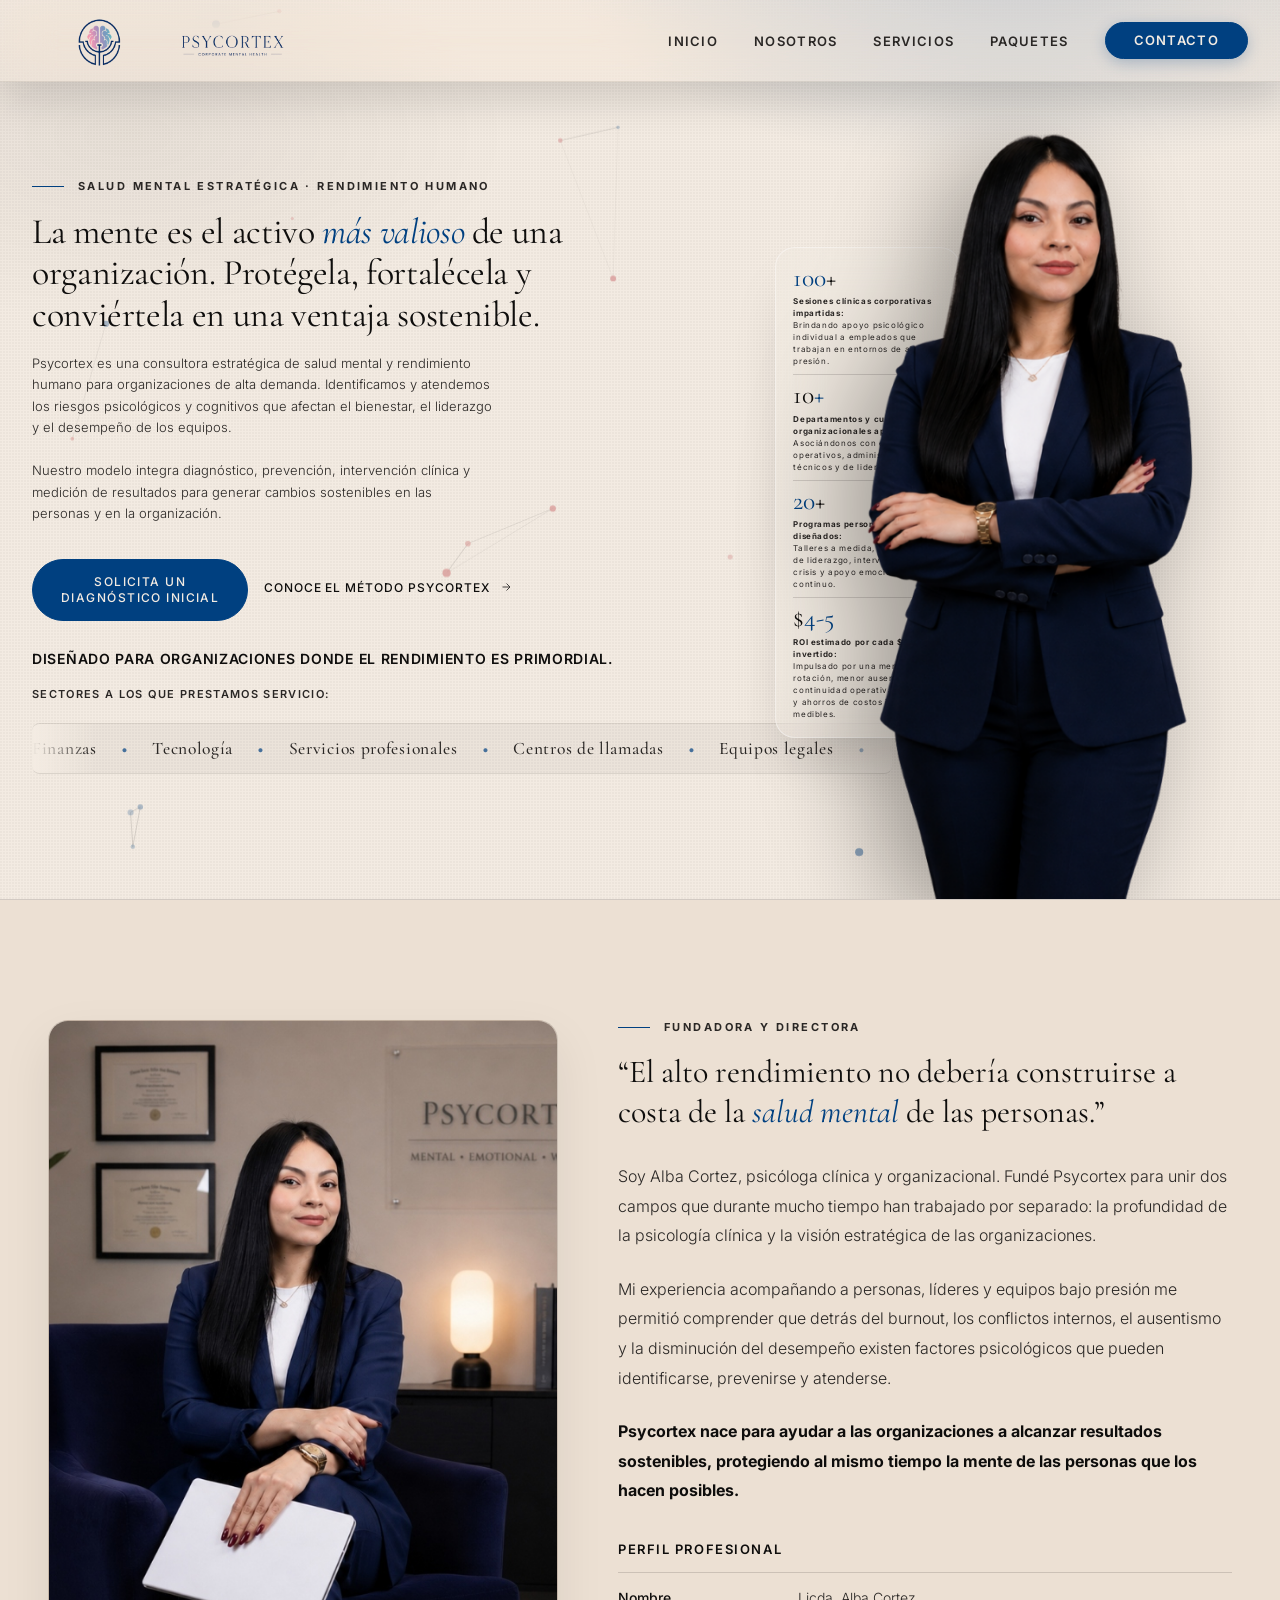
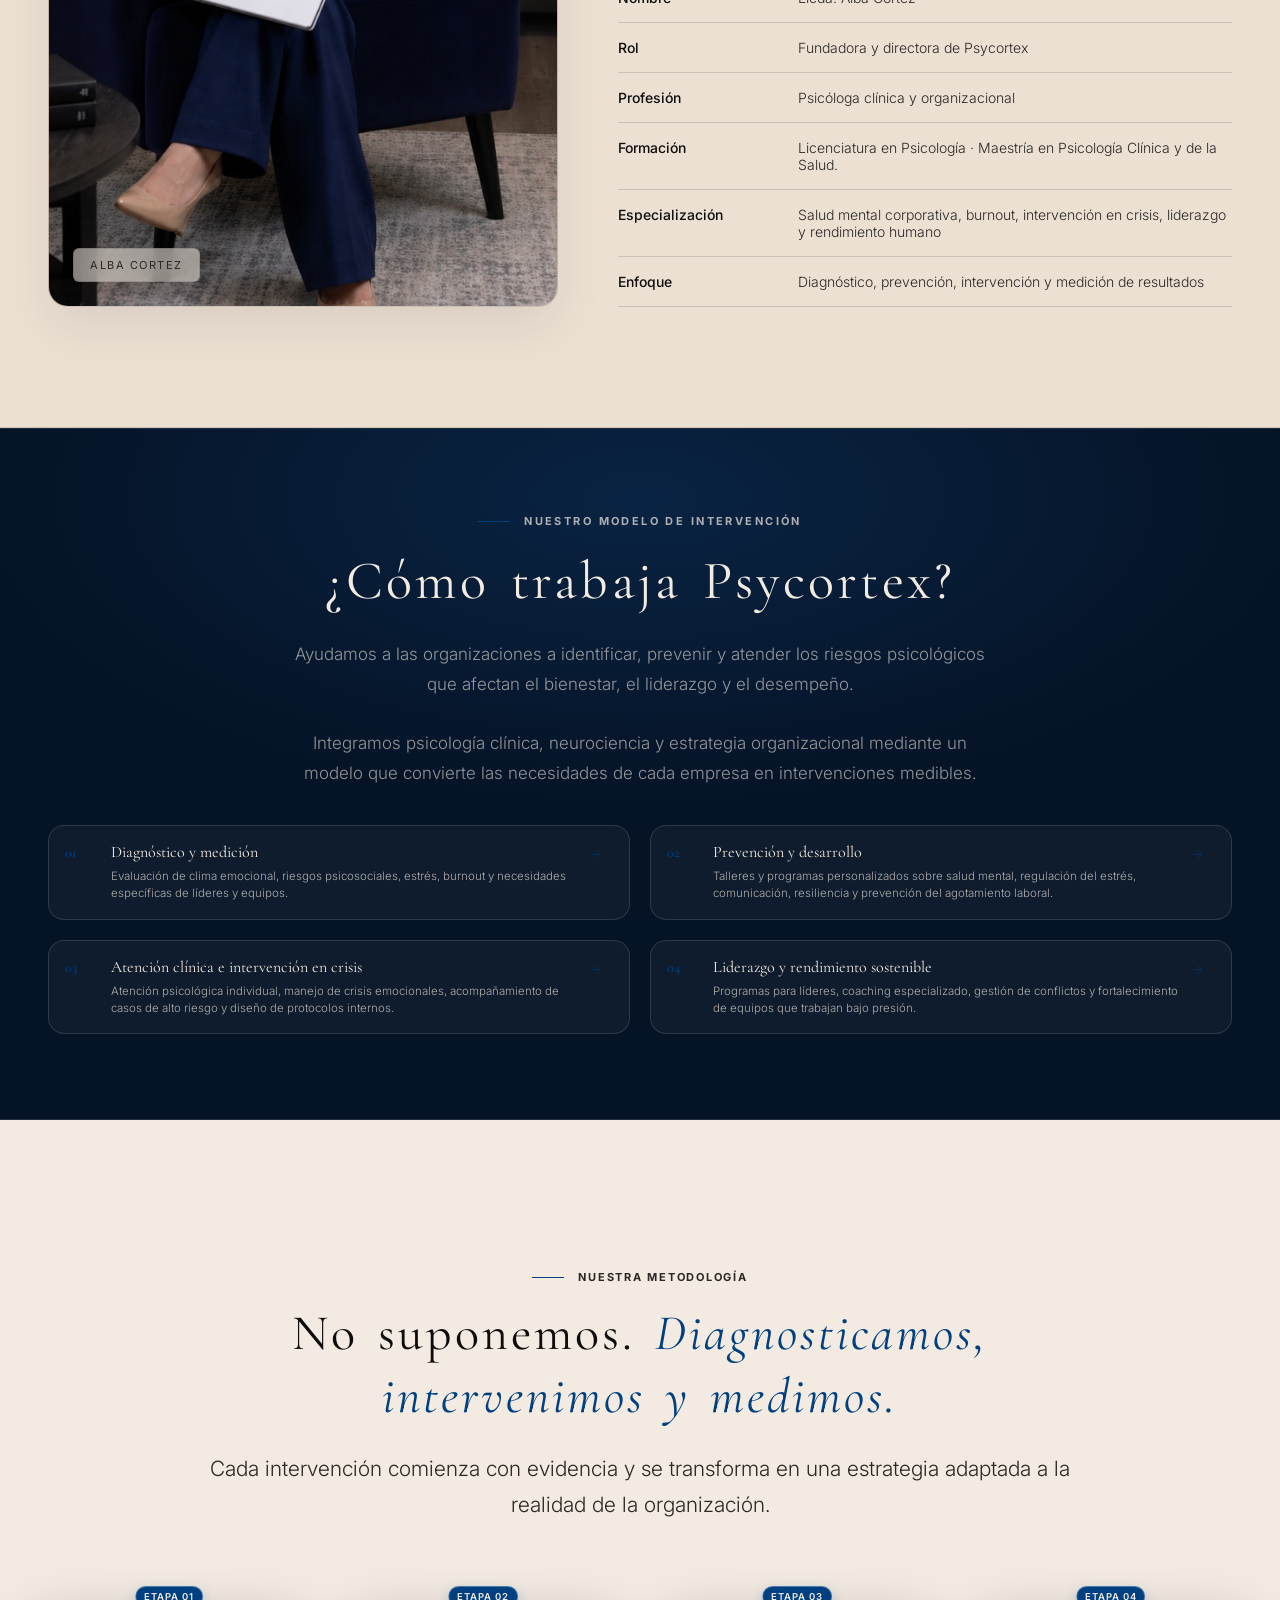
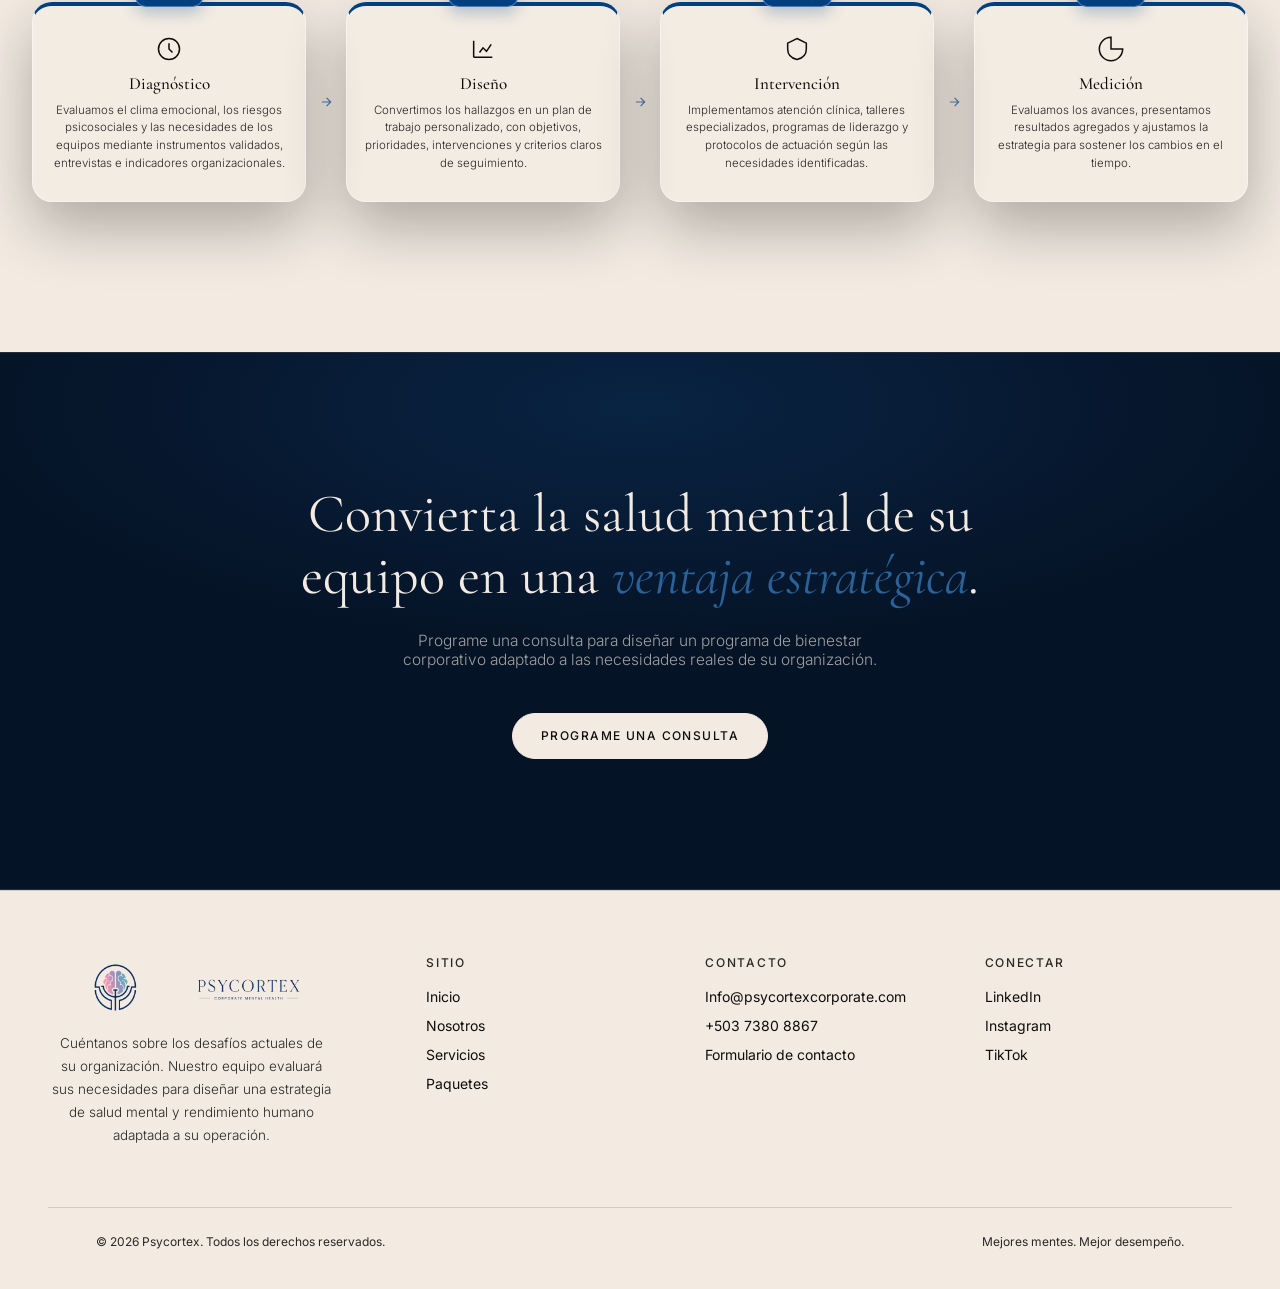
==== commit 01b47db8: "Complete production readiness audit remediations: RLS security, form error handling, canvas optimiza" ====
--- a/index.html
+++ b/index.html
@@ -1,13 +1,29 @@
 <!DOCTYPE html>
-<html lang="en">
+<html lang="es">
 <head>
 <meta charset="UTF-8">
 <meta name="viewport" content="width=device-width, initial-scale=1.0, viewport-fit=cover">
 <title>Psycortex — Mejores mentes. Mejor desempeño.</title>
+<meta name="description" content="Psycortex es una consultora estratégica de salud mental y rendimiento humano para organizaciones de alta demanda.">
+
+<!-- Open Graph / LinkedIn / Facebook -->
+<meta property="og:type" content="website">
+<meta property="og:url" content="https://psycortexcorporate.com/">
+<meta property="og:title" content="Psycortex — Mejores mentes. Mejor desempeño.">
+<meta property="og:description" content="Consultora estratégica de salud mental y rendimiento humano para organizaciones de alta demanda.">
+<meta property="og:image" content="https://psycortexcorporate.com/assets/img/alba-cortez-psycortex.jpg">
+
+<!-- Twitter Card -->
+<meta name="twitter:card" content="summary_large_image">
+<meta name="twitter:url" content="https://psycortexcorporate.com/">
+<meta name="twitter:title" content="Psycortex — Mejores mentes. Mejor desempeño.">
+<meta name="twitter:description" content="Consultora estratégica de salud mental y rendimiento humano para organizaciones de alta demanda.">
+<meta name="twitter:image" content="https://psycortexcorporate.com/assets/img/alba-cortez-psycortex.jpg">
+
 <link rel="preconnect" href="https://fonts.googleapis.com">
 <link rel="preconnect" href="https://fonts.gstatic.com" crossorigin>
 <link href="https://fonts.googleapis.com/css2?family=Cormorant+Garamond:ital,wght@0,300;0,400;0,500;0,600;1,400&family=Inter:wght@300;400;500;600&display=swap" rel="stylesheet">
-<link rel="stylesheet" href="assets/css/style.css?v=183">
+<link rel="stylesheet" href="assets/css/style.css?v=184">
 </head>
 <body>
 
@@ -111,7 +127,7 @@
 <section class="credentials scroll-fade" id="founder" style="background: var(--cream-deep); border-bottom: 1px solid var(--line);">
   <div class="wrap cred-grid">
     <div class="cred-portrait scroll-fade">
-      <img src="assets/img/alba-cortez-psycortex.jpg" alt="Alba Cortez">
+      <img src="assets/img/alba-cortez-psycortex.jpg" alt="Alba Cortez" width="1024" height="1024" loading="lazy">
       <span class="frame-label">Alba Cortez</span>
     </div>
     <div class="cred-copy scroll-fade">
@@ -282,11 +298,11 @@
     </div>
   </div>
   <div class="footer-bottom wrap">
-    <span>© 2026 Psycortex. Todos los derechos reservados.</span>
+    <span>© <span class="copyright-year">2026</span> Psycortex. Todos los derechos reservados.</span>
     <span>Mejores mentes. Mejor desempeño.</span>
   </div>
 </footer>
 
-<script src="assets/js/main.js?v=124"></script>
+<script src="assets/js/main.js?v=184"></script>
 </body>
 </html>
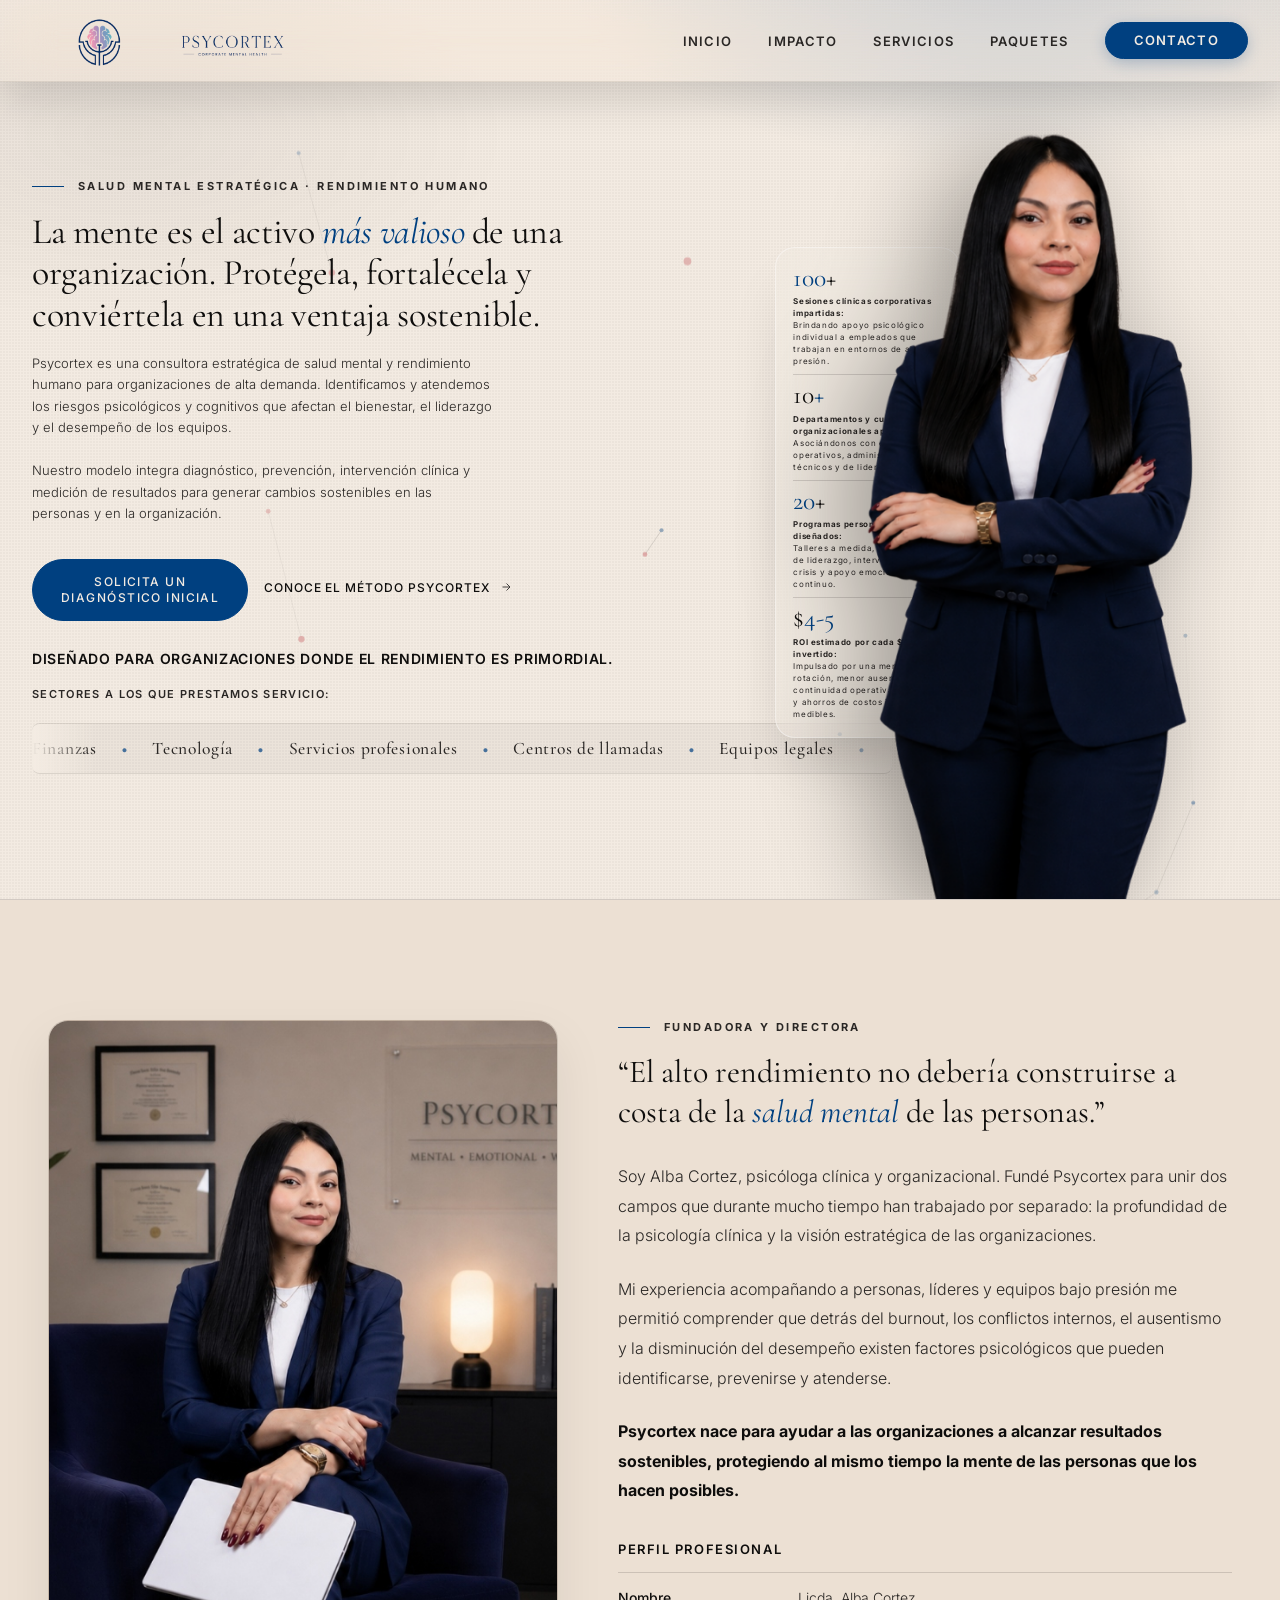
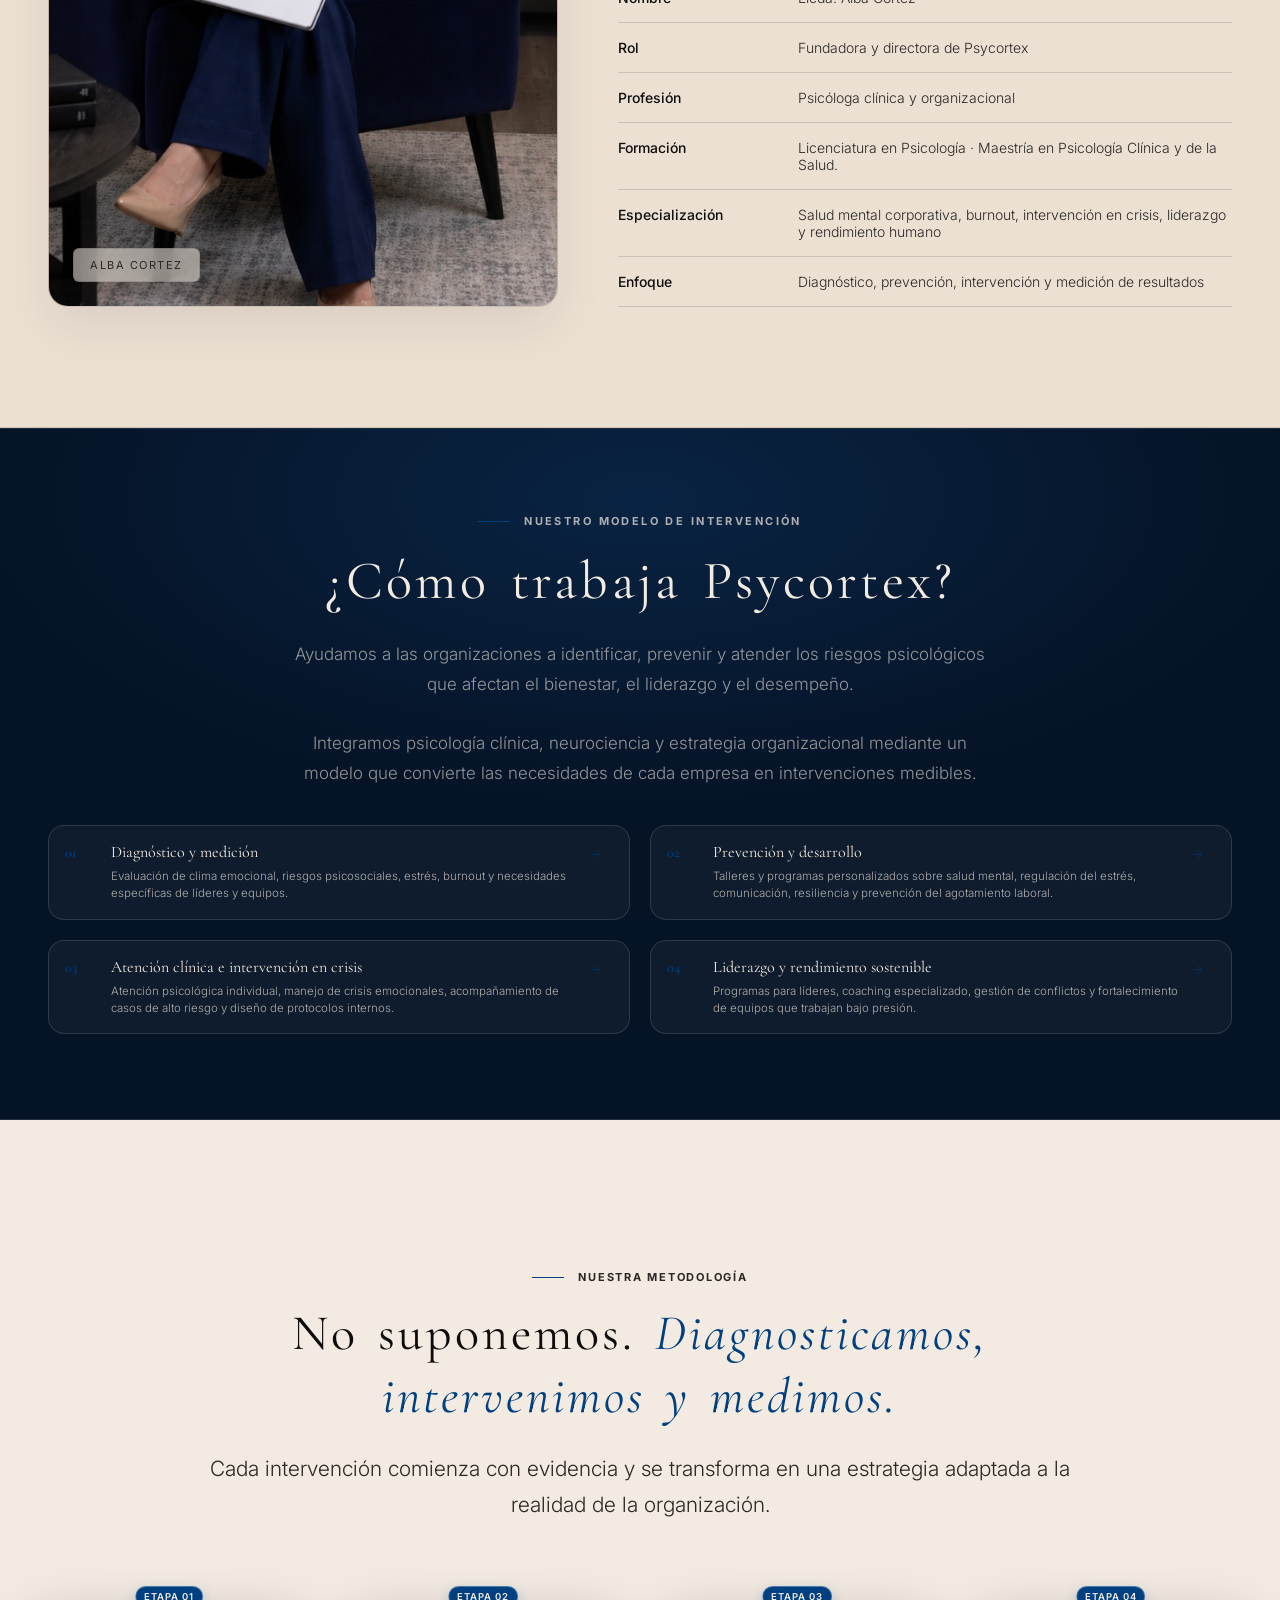
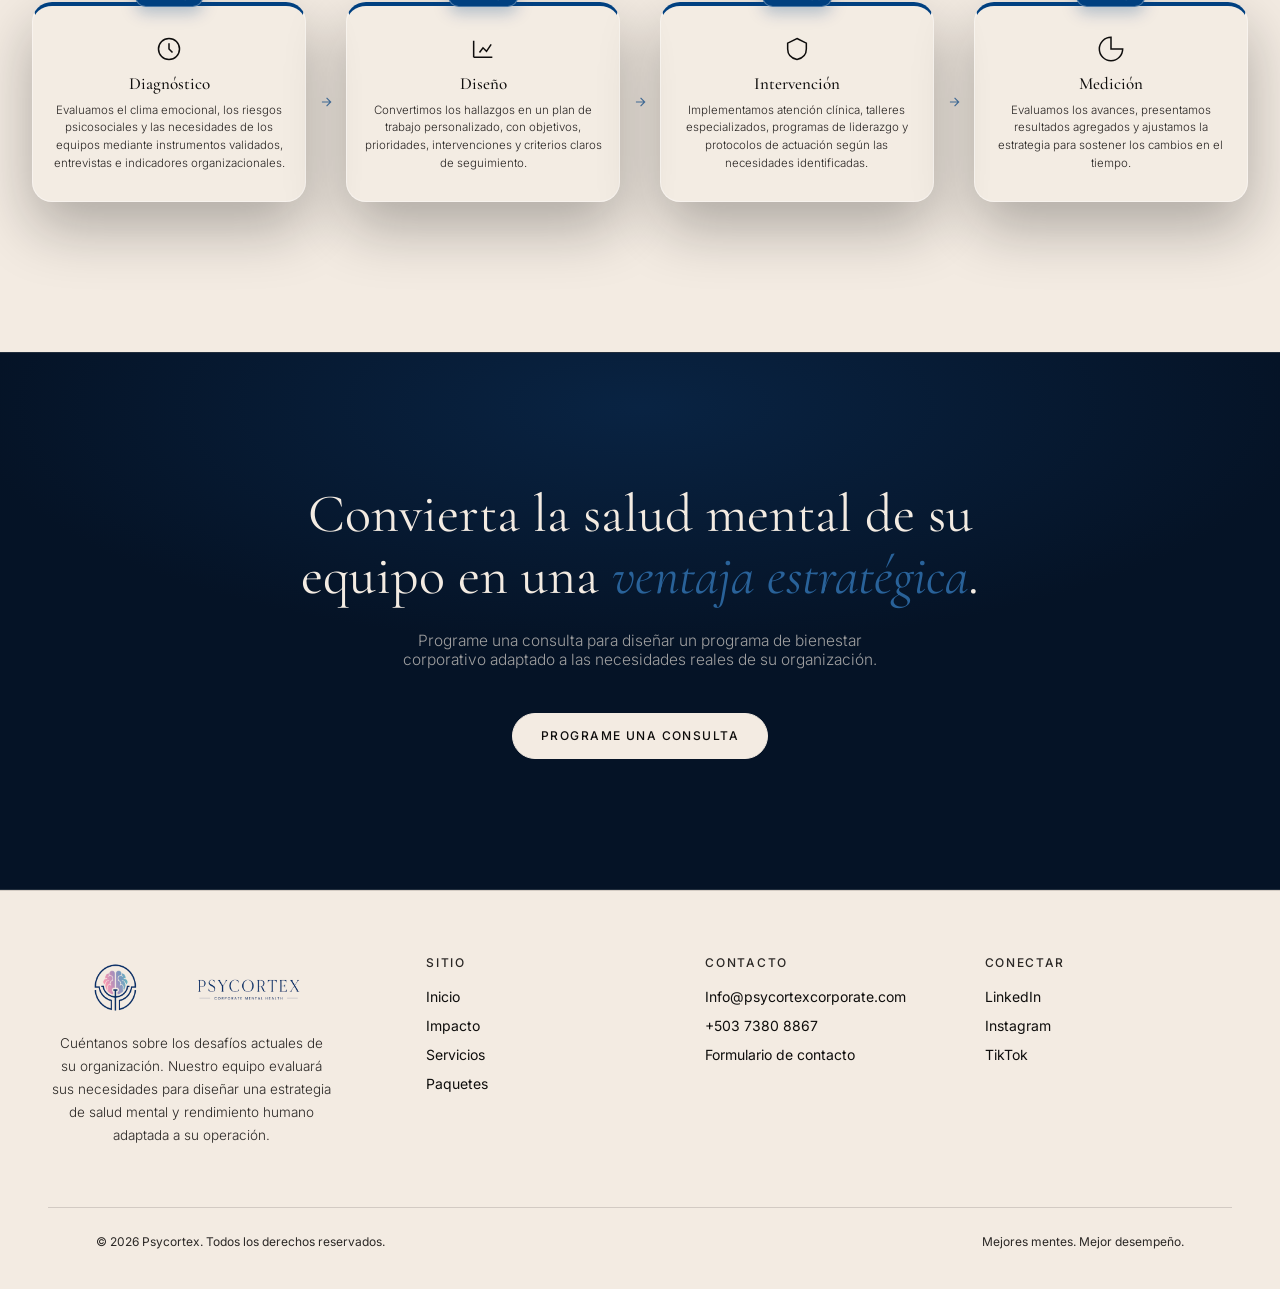
==== commit f60b62a4: "Rename Nosotros to Impacto, add interactive workshop gallery & real client testimonials" ====
--- a/index.html
+++ b/index.html
@@ -23,7 +23,7 @@
 <link rel="preconnect" href="https://fonts.googleapis.com">
 <link rel="preconnect" href="https://fonts.gstatic.com" crossorigin>
 <link href="https://fonts.googleapis.com/css2?family=Cormorant+Garamond:ital,wght@0,300;0,400;0,500;0,600;1,400&family=Inter:wght@300;400;500;600&display=swap" rel="stylesheet">
-<link rel="stylesheet" href="assets/css/style.css?v=184">
+<link rel="stylesheet" href="assets/css/style.css?v=193">
 </head>
 <body>
 
@@ -44,7 +44,7 @@
   </button>
   <ul class="nav-links">
     <li><a href="index.html">Inicio</a></li>
-    <li><a href="about.html">Nosotros</a></li>
+    <li><a href="about.html">Impacto</a></li>
     <li><a href="services.html">Servicios</a></li>
     <li><a href="packages.html">Paquetes</a></li>
     <li><a href="contact.html" class="nav-cta">Contacto</a></li>
@@ -280,7 +280,7 @@
     <div class="footer-col">
       <h5>Sitio</h5>
       <a href="index.html">Inicio</a>
-      <a href="about.html">Nosotros</a>
+      <a href="about.html">Impacto</a>
       <a href="services.html">Servicios</a>
       <a href="packages.html">Paquetes</a>
     </div>
@@ -303,6 +303,6 @@
   </div>
 </footer>
 
-<script src="assets/js/main.js?v=184"></script>
+<script src="assets/js/main.js?v=191"></script>
 </body>
 </html>
--- a/assets/css/style.css
+++ b/assets/css/style.css
@@ -1099,6 +1099,240 @@
     background: transparent;
     opacity: 0;
     margin: 6px 0;
+  }
+
+  /* ========================================================
+     CUSTOMER REVIEWS MARQUEE RIBBON (SQUARE BOXES)
+  ======================================================== */
+  .reviews-section {
+    padding: 34px 0 36px;
+    background: var(--cream);
+    border-top: 1px solid rgba(14, 13, 12, 0.06);
+    border-bottom: 1px solid var(--line);
+    position: relative;
+    overflow: hidden;
+    scroll-margin-top: 80px;
+  }
+
+  .reviews-section::before {
+    content: '';
+    position: absolute;
+    top: 50%;
+    left: 50%;
+    transform: translate(-50%, -50%);
+    width: 1100px;
+    height: 100%;
+    background: radial-gradient(ellipse 75% 65% at 50% 50%, rgba(0, 64, 128, 0.07), rgba(196, 138, 63, 0.035) 45%, transparent 75%);
+    pointer-events: none;
+    z-index: 0;
+  }
+
+  /* Reviews Neural Circuit Canvas */
+  .reviews-circuit {
+    position: absolute;
+    inset: 0;
+    width: 100%;
+    height: 100%;
+    pointer-events: none;
+    z-index: 0;
+  }
+
+  /* Reviews Ribbon Marquee Container */
+  .reviews-ribbon {
+    width: 100%;
+    overflow: hidden;
+    position: relative;
+    padding: 8px 0 12px;
+    z-index: 1;
+    -webkit-mask-image: linear-gradient(to right, transparent 0%, black 5%, black 95%, transparent 100%);
+    mask-image: linear-gradient(to right, transparent 0%, black 5%, black 95%, transparent 100%);
+    contain: paint;
+  }
+
+  .reviews-track {
+    display: flex;
+    width: max-content;
+    will-change: transform;
+    -webkit-transform: translate3d(0, 0, 0);
+    transform: translate3d(0, 0, 0);
+    animation: reviewsMarquee 56s linear infinite;
+  }
+
+  @media (hover: hover) and (pointer: fine) {
+    .reviews-track:hover {
+      animation-play-state: paused;
+    }
+  }
+
+  .reviews-group {
+    display: flex;
+    align-items: stretch;
+    gap: 20px;
+    padding-right: 20px;
+    white-space: normal;
+    flex-shrink: 0;
+  }
+
+  @keyframes reviewsMarquee {
+    0% {
+      -webkit-transform: translate3d(0, 0, 0);
+      transform: translate3d(0, 0, 0);
+    }
+    100% {
+      -webkit-transform: translate3d(-50%, 0, 0);
+      transform: translate3d(-50%, 0, 0);
+    }
+  }
+
+  /* Review Card (Apple-Style Clear Glass Blur) */
+  .review-card {
+    width: 395px;
+    height: 285px;
+    min-width: 395px;
+    max-width: 395px;
+    min-height: 285px;
+    max-height: 285px;
+    aspect-ratio: 395 / 285;
+    flex: 0 0 395px;
+    display: flex;
+    flex-direction: column;
+    justify-content: space-between;
+    background: linear-gradient(135deg, rgba(255, 255, 255, 0.48) 0%, rgba(255, 255, 255, 0.26) 100%);
+    backdrop-filter: blur(28px) saturate(180%) brightness(102%);
+    -webkit-backdrop-filter: blur(28px) saturate(180%) brightness(102%);
+    border: 1px solid rgba(255, 255, 255, 0.68);
+    border-radius: 20px;
+    padding: 22px 22px 18px;
+    box-shadow: 0 14px 34px -4px rgba(14, 13, 12, 0.05), 0 4px 12px -2px rgba(14, 13, 12, 0.03), inset 0 1px 1.5px 0 rgba(255, 255, 255, 0.85), inset 0 -1px 1px 0 rgba(255, 255, 255, 0.25);
+    transition: transform 0.28s cubic-bezier(0.2, 0.8, 0.2, 1), box-shadow 0.28s ease, border-color 0.28s ease, background 0.28s ease;
+    position: relative;
+    box-sizing: border-box;
+  }
+
+  @media (hover: hover) and (pointer: fine) {
+    .review-card:hover {
+      transform: translateY(-4px);
+      background: linear-gradient(135deg, rgba(255, 255, 255, 0.66) 0%, rgba(255, 255, 255, 0.40) 100%);
+      box-shadow: 0 22px 46px -6px rgba(0, 64, 128, 0.1), 0 8px 18px -2px rgba(14, 13, 12, 0.04), inset 0 1.5px 2px 0 #ffffff;
+      border-color: rgba(255, 255, 255, 0.9);
+    }
+  }
+
+  .review-card-top {
+    display: flex;
+    align-items: center;
+    justify-content: space-between;
+    gap: 8px;
+    flex-shrink: 0;
+  }
+
+  .review-impact {
+    display: inline-flex;
+    align-items: center;
+    gap: 5px;
+    font-size: 11px;
+    font-weight: 600;
+    letter-spacing: 0.02em;
+    color: var(--rose);
+    background: rgba(0, 64, 128, 0.05);
+    border: 1px solid rgba(0, 64, 128, 0.12);
+    padding: 3px 8.5px;
+    border-radius: 6px;
+    line-height: 1.2;
+    white-space: nowrap;
+  }
+
+  .review-impact .impact-dot {
+    width: 5px;
+    height: 5px;
+    border-radius: 50%;
+    background: var(--rose);
+    box-shadow: 0 0 5px rgba(0, 64, 128, 0.6);
+    flex-shrink: 0;
+  }
+
+  .review-stars {
+    display: flex;
+    gap: 2px;
+    color: #c48a3f;
+    font-size: 12px;
+    letter-spacing: 0.5px;
+    flex-shrink: 0;
+  }
+
+  .review-quote {
+    display: block;
+    font-size: 13.5px;
+    line-height: 1.58;
+    color: var(--ink-soft);
+    font-weight: 350;
+    margin: auto 0;
+    position: relative;
+  }
+
+  .review-quote em {
+    display: inline;
+    font-weight: 500;
+    font-style: normal;
+    color: var(--ink);
+  }
+
+  .review-author-wrap {
+    display: flex;
+    align-items: center;
+    gap: 12px;
+    padding-top: 14px;
+    border-top: 1px solid rgba(14, 13, 12, 0.07);
+    flex-shrink: 0;
+  }
+
+  .review-avatar {
+    width: 36px;
+    height: 36px;
+    border-radius: 50%;
+    background: linear-gradient(135deg, #004080 0%, #296299 100%);
+    color: #ffffff;
+    display: flex;
+    align-items: center;
+    justify-content: center;
+    font-family: 'Inter', sans-serif;
+    font-weight: 600;
+    font-size: 11px;
+    letter-spacing: 0.03em;
+    flex-shrink: 0;
+    box-shadow: 0 2px 6px rgba(0, 64, 128, 0.18);
+  }
+
+  .review-author-info {
+    display: flex;
+    flex-direction: column;
+    gap: 2px;
+    min-width: 0;
+    line-height: 1.3;
+  }
+
+  .review-author-name {
+    font-size: 13px;
+    font-weight: 600;
+    color: var(--ink);
+    white-space: nowrap;
+    overflow: hidden;
+    text-overflow: ellipsis;
+  }
+
+  .review-author-sep {
+    display: none;
+  }
+
+  .review-author-role {
+    font-size: 11.5px;
+    color: rgba(14, 13, 12, 0.65);
+    white-space: normal;
+    line-height: 1.35;
+    display: -webkit-box;
+    -webkit-line-clamp: 2;
+    -webkit-box-orient: vertical;
+    overflow: hidden;
   }
 
   /* ---------- Quote / philosophy banner ---------- */
@@ -1732,6 +1966,92 @@
       padding: 44px 20px !important;
       width: 100% !important;
     }
+
+    .reviews-section {
+      padding: 24px 0 26px !important;
+    }
+    .reviews-bar-head {
+      display: none !important;
+    }
+    .reviews-ribbon {
+      padding: 6px 0 10px !important;
+      contain: none !important;
+      -webkit-mask-image: linear-gradient(to right, transparent 0%, black 16px, black calc(100% - 16px), transparent 100%) !important;
+      mask-image: linear-gradient(to right, transparent 0%, black 16px, black calc(100% - 16px), transparent 100%) !important;
+    }
+    .reviews-track {
+      display: flex !important;
+      flex-direction: row !important;
+      flex-wrap: nowrap !important;
+      width: max-content !important;
+      min-width: max-content !important;
+    }
+    .reviews-group {
+      display: flex !important;
+      flex-direction: row !important;
+      flex-wrap: nowrap !important;
+      align-items: stretch !important;
+      flex: 0 0 auto !important;
+      min-width: max-content !important;
+      width: max-content !important;
+      gap: 14px !important;
+      padding-right: 14px !important;
+      white-space: normal !important;
+      box-sizing: border-box !important;
+    }
+    .review-card {
+      width: 325px !important;
+      min-width: 325px !important;
+      max-width: 325px !important;
+      height: 255px !important;
+      min-height: 255px !important;
+      max-height: 255px !important;
+      aspect-ratio: 325 / 255 !important;
+      flex: 0 0 325px !important;
+      padding: 16px 18px 14px !important;
+      border-radius: 18px !important;
+      background: linear-gradient(135deg, rgba(255, 255, 255, 0.48) 0%, rgba(255, 255, 255, 0.26) 100%) !important;
+      backdrop-filter: blur(28px) saturate(180%) brightness(102%) !important;
+      -webkit-backdrop-filter: blur(28px) saturate(180%) brightness(102%) !important;
+      border: 1px solid rgba(255, 255, 255, 0.68) !important;
+      box-shadow: 0 10px 28px -3px rgba(14, 13, 12, 0.05), 0 3px 10px -2px rgba(14, 13, 12, 0.03), inset 0 1px 1.5px 0 rgba(255, 255, 255, 0.85) !important;
+      display: flex !important;
+      flex-direction: column !important;
+      justify-content: space-between !important;
+    }
+    .review-quote {
+      display: block !important;
+      font-size: 12.5px !important;
+      line-height: 1.52 !important;
+      margin: auto 0 !important;
+    }
+    .review-quote em {
+      display: inline !important;
+      font-weight: 500 !important;
+      font-style: normal !important;
+      color: var(--ink) !important;
+    }
+    .review-author-wrap {
+      padding-top: 10px !important;
+      gap: 10px !important;
+    }
+    .review-avatar {
+      width: 32px !important;
+      height: 32px !important;
+      font-size: 10.5px !important;
+    }
+    .review-author-name {
+      font-size: 12px !important;
+    }
+    .review-author-role {
+      font-size: 11px !important;
+      line-height: 1.35 !important;
+      white-space: normal !important;
+      display: -webkit-box !important;
+      -webkit-line-clamp: 2 !important;
+      -webkit-box-orient: vertical !important;
+      overflow: hidden !important;
+    }
   }
 
   @media (max-width: 540px) {
@@ -2985,6 +3305,21 @@
     grid-template-columns: 1.4fr 1fr 1fr 1fr !important;
     gap: clamp(24px, 2.5vw, 50px) !important;
   }
+
+  /* Reviews Section Fluid Scaling */
+  .reviews-section {
+    padding: clamp(28px, 3.2vh, 40px) 0 !important;
+  }
+  .review-card {
+    width: 395px !important;
+    height: 285px !important;
+    min-width: 395px !important;
+    max-width: 395px !important;
+    min-height: 285px !important;
+    max-height: 285px !important;
+    flex: 0 0 395px !important;
+    aspect-ratio: 395 / 285 !important;
+  }
 }
 
 @media (max-height: 850px) and (min-width: 1025px) {
@@ -2996,11 +3331,554 @@
   }
 }
 
-
-
-
-
-
-
-
-
+/* ==========================================================================
+   SCATTERED & FLOATING GALLERY SECTION (NOSOTROS / ABOUT) + LIGHTBOX ZOOM
+   ========================================================================== */
+.action-gallery-section {
+  padding: 90px 0 100px;
+  position: relative;
+  overflow: hidden;
+  border-bottom: 1px solid var(--line);
+  background:
+    radial-gradient(ellipse 55% 45% at 22% 35%, rgba(0, 64, 128, 0.07), transparent 65%),
+    radial-gradient(ellipse 50% 45% at 78% 68%, rgba(220, 200, 181, 0.45), transparent 65%),
+    var(--cream);
+}
+
+.action-gallery-section .section-head {
+  display: flex;
+  flex-direction: column;
+  align-items: center;
+  text-align: center;
+  margin-bottom: 64px;
+  position: relative;
+  z-index: 3;
+}
+
+.action-gallery-section .section-head .eyebrow {
+  justify-content: center;
+  margin-bottom: 16px;
+}
+
+.action-gallery-section .section-head h2 {
+  font-family: 'Cormorant Garamond', serif;
+  font-weight: 400;
+  font-size: clamp(34px, 4.2vw, 56px);
+  line-height: 1.12;
+  margin-bottom: 18px;
+  color: var(--ink);
+}
+
+.action-gallery-section .section-head h2 em {
+  color: var(--rose);
+  font-style: italic;
+}
+
+.action-gallery-section .section-head p {
+  max-width: 660px;
+  font-size: 16.5px;
+  line-height: 1.75;
+  color: var(--ink-soft);
+  font-weight: 300;
+}
+
+/* Scattered Stage Canvas — 90% of the viewport width, centered */
+.action-gallery-section .wrap {
+  max-width: none;
+  width: 90%;
+  margin: 0 auto;
+  padding: 0;
+}
+@media (max-width: 680px) {
+  .action-gallery-section .wrap {
+    width: 100%;
+  }
+}
+.scatter-stage {
+  position: relative;
+  max-width: none;
+  width: 100%;
+  margin: 0;
+  display: grid;
+  grid-template-columns: repeat(8, minmax(0, 1fr));
+  gap: clamp(40px, 4vw, 80px) clamp(18px, 2.4vw, 48px);
+  align-items: start;
+  padding: 20px 0 40px;
+  z-index: 2;
+}
+
+/* Floating Keyframes with Organic Multi-Axis Drift + Tilt */
+@keyframes scatterFloatA {
+  0%, 100% {
+    transform: translate3d(var(--px, 0px), var(--py, 0px), 0) translateY(0px) rotate(var(--rot, -2.5deg));
+  }
+  50% {
+    transform: translate3d(var(--px, 0px), var(--py, 0px), 0) translateY(-15px) translateX(5px) rotate(calc(var(--rot, -2.5deg) + 1.3deg));
+  }
+}
+
+@keyframes scatterFloatB {
+  0%, 100% {
+    transform: translate3d(var(--px, 0px), var(--py, 0px), 0) translateY(0px) rotate(var(--rot, 2.5deg));
+  }
+  50% {
+    transform: translate3d(var(--px, 0px), var(--py, 0px), 0) translateY(-18px) translateX(-6px) rotate(calc(var(--rot, 2.5deg) - 1.4deg));
+  }
+}
+
+@keyframes scatterFloatC {
+  0%, 100% {
+    transform: translate3d(var(--px, 0px), var(--py, 0px), 0) translateY(0px) rotate(var(--rot, -1.8deg));
+  }
+  50% {
+    transform: translate3d(var(--px, 0px), var(--py, 0px), 0) translateY(-13px) translateX(4px) rotate(calc(var(--rot, -1.8deg) + 1.1deg));
+  }
+}
+
+.scatter-card {
+  position: relative;
+  width: 100%;
+  background: rgba(255, 255, 255, 0.78);
+  backdrop-filter: blur(14px);
+  -webkit-backdrop-filter: blur(14px);
+  border: 1px solid rgba(14, 13, 12, 0.11);
+  border-radius: 18px;
+  padding: 13px 13px 16px;
+  box-shadow:
+    0 24px 55px rgba(14, 13, 12, 0.12),
+    0 6px 16px rgba(14, 13, 12, 0.05);
+  cursor: pointer;
+  user-select: none;
+  transition:
+    box-shadow 0.45s cubic-bezier(0.22, 1, 0.36, 1),
+    border-color 0.4s ease,
+    background 0.4s ease,
+    scale 0.45s cubic-bezier(0.22, 1, 0.36, 1),
+    z-index 0s;
+  will-change: transform;
+}
+
+.scatter-card.float-anim-a {
+  animation: scatterFloatA 7.2s ease-in-out infinite;
+}
+.scatter-card.float-anim-b {
+  animation: scatterFloatB 8.4s ease-in-out infinite;
+  animation-delay: -2.3s;
+}
+.scatter-card.float-anim-c {
+  animation: scatterFloatC 7.8s ease-in-out infinite;
+  animation-delay: -4.1s;
+}
+
+/* Individual Scattered Offsets & Organic Angles (Desktop: 4 + 4 + 3 centered) */
+/* Each card spans 2 of 8 columns; the 9th card starts at column 2 to center the last row */
+.scatter-stage > .scatter-card { grid-column: span 2; }
+.scatter-stage > .scatter-card:nth-child(9) { grid-column: 2 / span 2; }
+.scatter-item-9  { --rot: -2.6deg; margin-top: 8px;  z-index: 5; }
+.scatter-item-10 { --rot: 2.2deg;  margin-top: 40px; z-index: 6; }
+.scatter-item-11 { --rot: -1.9deg; margin-top: 0;    z-index: 4; }
+.scatter-photo-wrap.is-portrait { aspect-ratio: 4 / 5; }
+/* Per-photo focal point: group celebration photo — keep the whole group in frame (shift crop left) */
+.scatter-photo-wrap img[src*="real-celebracion-grupo"],
+.gallery-lightbox-media img[src*="real-celebracion-grupo"] { object-position: 12% center; }
+.scatter-photo-wrap.is-portrait img { object-position: center 40%; }
+.scatter-item-1 { --rot: -3.2deg; margin-top: 0;    z-index: 4; }
+.scatter-item-2 { --rot: 2.4deg;  margin-top: 46px; z-index: 5; }
+.scatter-item-3 { --rot: -2.2deg; margin-top: 10px; z-index: 3; }
+.scatter-item-7 { --rot: 2.9deg;  margin-top: 58px; z-index: 4; }
+.scatter-item-4 { --rot: 2.7deg;  margin-top: 0;    z-index: 6; }
+.scatter-item-5 { --rot: -2.5deg; margin-top: 40px; z-index: 4; }
+.scatter-item-6 { --rot: 3deg;    margin-top: -6px; z-index: 5; }
+.scatter-item-8 { --rot: -2.8deg; margin-top: 36px; z-index: 6; }
+
+.scatter-card:hover,
+.scatter-card:focus-visible {
+  animation-play-state: paused;
+  scale: 1.055;
+  z-index: 25 !important;
+  background: #ffffff;
+  border-color: rgba(0, 64, 128, 0.38);
+  box-shadow:
+    0 34px 75px rgba(0, 64, 128, 0.2),
+    0 12px 28px rgba(14, 13, 12, 0.1);
+  outline: none;
+}
+
+.scatter-photo-wrap {
+  position: relative;
+  width: 100%;
+  border-radius: 12px;
+  overflow: hidden;
+  background: var(--cream-deep);
+  aspect-ratio: 4 / 3;
+}
+
+/* Vary aspect ratios slightly so the scattered cards feel authentically editorial */
+.scatter-item-2 .scatter-photo-wrap,
+.scatter-item-5 .scatter-photo-wrap {
+  aspect-ratio: 1 / 1.02;
+}
+
+.scatter-photo-wrap img {
+  width: 100%;
+  height: 100%;
+  object-fit: cover;
+  display: block;
+  transition: transform 0.65s cubic-bezier(0.22, 1, 0.36, 1);
+}
+
+.scatter-card:hover .scatter-photo-wrap img,
+.scatter-card:focus-visible .scatter-photo-wrap img {
+  transform: scale(1.06);
+}
+
+.scatter-tag {
+  position: absolute;
+  top: 12px;
+  left: 12px;
+  background: rgba(243, 235, 226, 0.88);
+  backdrop-filter: blur(10px);
+  -webkit-backdrop-filter: blur(10px);
+  color: var(--ink);
+  font-size: 10px;
+  font-weight: 600;
+  letter-spacing: 0.14em;
+  text-transform: uppercase;
+  padding: 6px 12px;
+  border-radius: 100px;
+  border: 1px solid rgba(14, 13, 12, 0.12);
+  box-shadow: 0 4px 12px rgba(14, 13, 12, 0.08);
+  transition: background 0.3s ease, color 0.3s ease;
+}
+
+.scatter-card:hover .scatter-tag {
+  background: var(--rose);
+  color: var(--cream);
+  border-color: var(--rose);
+}
+
+.scatter-zoom-hint {
+  position: absolute;
+  bottom: 12px;
+  right: 12px;
+  width: 36px;
+  height: 36px;
+  border-radius: 50%;
+  background: rgba(14, 13, 12, 0.68);
+  backdrop-filter: blur(8px);
+  color: var(--cream);
+  display: flex;
+  align-items: center;
+  justify-content: center;
+  opacity: 0.82;
+  transform: scale(0.94);
+  transition: all 0.35s ease;
+}
+
+.scatter-zoom-hint svg {
+  width: 17px;
+  height: 17px;
+}
+
+.scatter-card:hover .scatter-zoom-hint,
+.scatter-card:focus-visible .scatter-zoom-hint {
+  opacity: 1;
+  background: var(--rose);
+  transform: scale(1.06);
+}
+
+.scatter-meta {
+  display: flex;
+  align-items: baseline;
+  gap: 10px;
+  padding: 13px 4px 2px;
+}
+
+.scatter-num {
+  font-family: 'Cormorant Garamond', serif;
+  font-size: 16px;
+  font-style: italic;
+  font-weight: 600;
+  color: var(--rose);
+  flex-shrink: 0;
+}
+
+.scatter-short {
+  font-size: 13px;
+  line-height: 1.45;
+  color: var(--ink-soft);
+  font-weight: 400;
+  margin: 0;
+}
+
+/* Tablet & Mobile Responsive Scattered Layout */
+@media (max-width: 1120px) {
+  .scatter-stage {
+    grid-template-columns: repeat(2, minmax(0, 1fr));
+    gap: 36px 28px;
+    padding: 10px 8px 20px;
+  }
+  .scatter-card {
+    margin-top: 0;
+  }
+  .scatter-stage > .scatter-card,
+  .scatter-stage > .scatter-card:nth-child(9) {
+    grid-column: auto;
+  }
+  .scatter-card:nth-child(even) {
+    margin-top: 28px;
+  }
+}
+
+@media (max-width: 680px) {
+  .action-gallery-section {
+    padding: 80px 0 95px;
+  }
+  .action-gallery-section .section-head {
+    margin-bottom: 40px;
+    padding: 0 20px;
+  }
+  .scatter-stage {
+    grid-template-columns: 1fr;
+    gap: 28px;
+    padding: 0 22px;
+  }
+  .scatter-item-1 { --rot: -1.8deg; }
+  .scatter-item-2 { --rot: 1.6deg; }
+  .scatter-item-3 { --rot: -1.5deg; }
+  .scatter-item-4 { --rot: 1.8deg; }
+  .scatter-item-5 { --rot: -1.6deg; }
+  .scatter-item-6 { --rot: 1.5deg; }
+  .scatter-item-7 { --rot: 1.7deg; }
+  .scatter-item-8 { --rot: -1.7deg; }
+  .scatter-card:nth-child(even) { margin-top: 0; }
+}
+
+/* ==========================================================================
+   LIGHTBOX MODAL (ZOOM-IN PHOTO + CAPTION)
+   ========================================================================== */
+.gallery-lightbox {
+  position: fixed;
+  inset: 0;
+  z-index: 9999;
+  display: flex;
+  align-items: center;
+  justify-content: center;
+  padding: clamp(16px, 3vw, 44px);
+  opacity: 0;
+  visibility: hidden;
+  pointer-events: none;
+  transition: opacity 0.38s cubic-bezier(0.22, 1, 0.36, 1), visibility 0.38s ease;
+}
+
+.gallery-lightbox.is-open {
+  opacity: 1;
+  visibility: visible;
+  pointer-events: auto;
+}
+
+.gallery-lightbox-backdrop {
+  position: absolute;
+  inset: 0;
+  background: rgba(14, 13, 12, 0.82);
+  backdrop-filter: blur(18px) saturate(130%);
+  -webkit-backdrop-filter: blur(18px) saturate(130%);
+}
+
+.gallery-lightbox-dialog {
+  position: relative;
+  z-index: 2;
+  width: 100%;
+  max-width: 1120px;
+  background: var(--cream);
+  border: 1px solid rgba(243, 235, 226, 0.22);
+  border-radius: 24px;
+  overflow: hidden;
+  box-shadow: 0 40px 100px rgba(0, 0, 0, 0.55);
+  transform: scale(0.9) translateY(18px);
+  transition: transform 0.45s cubic-bezier(0.22, 1, 0.36, 1);
+}
+
+.gallery-lightbox.is-open .gallery-lightbox-dialog {
+  transform: scale(1) translateY(0);
+}
+
+.gallery-lightbox-close {
+  position: absolute;
+  top: 18px;
+  right: 18px;
+  z-index: 10;
+  width: 42px;
+  height: 42px;
+  border-radius: 50%;
+  border: 1px solid rgba(14, 13, 12, 0.14);
+  background: rgba(243, 235, 226, 0.9);
+  backdrop-filter: blur(8px);
+  color: var(--ink);
+  display: flex;
+  align-items: center;
+  justify-content: center;
+  cursor: pointer;
+  transition: all 0.25s ease;
+}
+
+.gallery-lightbox-close:hover {
+  background: var(--rose);
+  color: var(--cream);
+  border-color: var(--rose);
+  transform: rotate(90deg);
+}
+
+.gallery-lightbox-close svg {
+  width: 18px;
+  height: 18px;
+}
+
+.gallery-lightbox-content {
+  display: grid;
+  grid-template-columns: 1.35fr 1fr;
+  min-height: 520px;
+  max-height: 85vh;
+}
+
+.gallery-lightbox-media {
+  position: relative;
+  background: #141312;
+  display: flex;
+  align-items: center;
+  justify-content: center;
+  overflow: hidden;
+  min-height: 360px;
+}
+
+.gallery-lightbox-media img {
+  width: 100%;
+  height: 100%;
+  max-height: 85vh;
+  object-fit: cover;
+  display: block;
+  transition: opacity 0.25s ease, transform 0.45s cubic-bezier(0.22, 1, 0.36, 1);
+}
+
+.gallery-lightbox-nav {
+  position: absolute;
+  top: 50%;
+  transform: translateY(-50%);
+  width: 44px;
+  height: 44px;
+  border-radius: 50%;
+  border: 1px solid rgba(243, 235, 226, 0.25);
+  background: rgba(14, 13, 12, 0.58);
+  backdrop-filter: blur(8px);
+  color: var(--cream);
+  display: flex;
+  align-items: center;
+  justify-content: center;
+  cursor: pointer;
+  transition: all 0.25s ease;
+  z-index: 4;
+}
+
+.gallery-lightbox-nav:hover {
+  background: var(--rose);
+  border-color: var(--rose);
+}
+
+.gallery-lightbox-nav.prev { left: 16px; }
+.gallery-lightbox-nav.next { right: 16px; }
+
+.gallery-lightbox-nav svg {
+  width: 20px;
+  height: 20px;
+}
+
+.gallery-lightbox-caption {
+  padding: clamp(28px, 4vw, 52px);
+  display: flex;
+  flex-direction: column;
+  justify-content: center;
+  background: linear-gradient(155deg, var(--cream), var(--cream-deep));
+  overflow-y: auto;
+}
+
+.gallery-lightbox-top-meta {
+  display: flex;
+  align-items: center;
+  justify-content: space-between;
+  gap: 12px;
+  margin-bottom: 18px;
+}
+
+.gallery-lightbox-badge {
+  display: inline-block;
+  font-size: 11px;
+  font-weight: 700;
+  letter-spacing: 0.18em;
+  text-transform: uppercase;
+  color: var(--rose);
+  background: rgba(0, 64, 128, 0.09);
+  border: 1px solid rgba(0, 64, 128, 0.22);
+  padding: 6px 14px;
+  border-radius: 100px;
+}
+
+.gallery-lightbox-counter {
+  font-family: 'Cormorant Garamond', serif;
+  font-size: 16px;
+  font-style: italic;
+  color: var(--ink-soft);
+  padding-right: 36px;
+}
+
+.gallery-lightbox-caption h3 {
+  font-family: 'Cormorant Garamond', serif;
+  font-weight: 500;
+  font-size: clamp(26px, 2.6vw, 36px);
+  line-height: 1.18;
+  color: var(--ink);
+  margin-bottom: 20px;
+}
+
+.gallery-lightbox-rule {
+  width: 48px;
+  height: 1.5px;
+  background: var(--rose);
+  margin-bottom: 20px;
+}
+
+.gallery-lightbox-caption p {
+  font-size: 15.5px;
+  line-height: 1.8;
+  color: var(--ink-soft);
+  font-weight: 300;
+}
+
+@media (max-width: 860px) {
+  .gallery-lightbox-content {
+    grid-template-columns: 1fr;
+    max-height: 90vh;
+    overflow-y: auto;
+  }
+  .gallery-lightbox-media {
+    min-height: 260px;
+    max-height: 48vh;
+  }
+  .gallery-lightbox-media img {
+    max-height: 48vh;
+  }
+  .gallery-lightbox-caption {
+    padding: 24px 22px 28px;
+  }
+  .gallery-lightbox-counter {
+    padding-right: 0;
+  }
+}
+
+
+
+
+
+
+
+
+
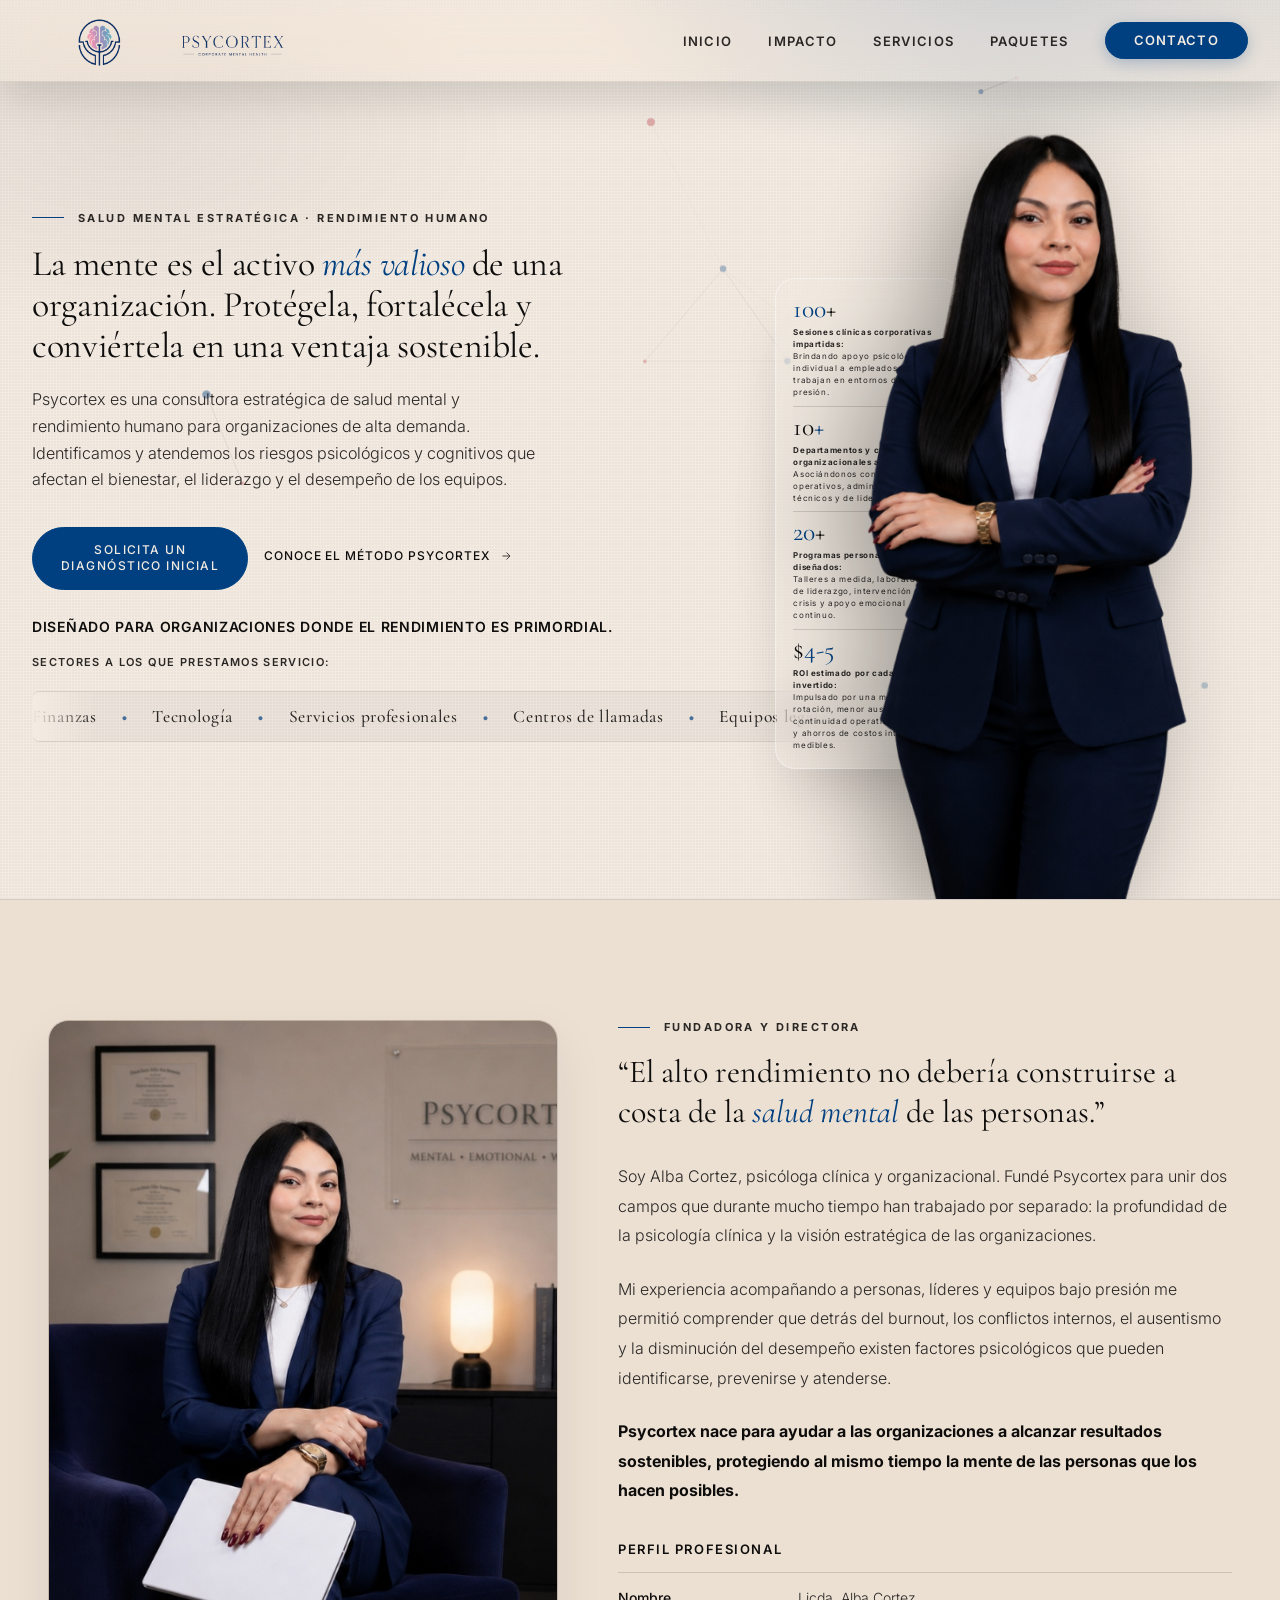
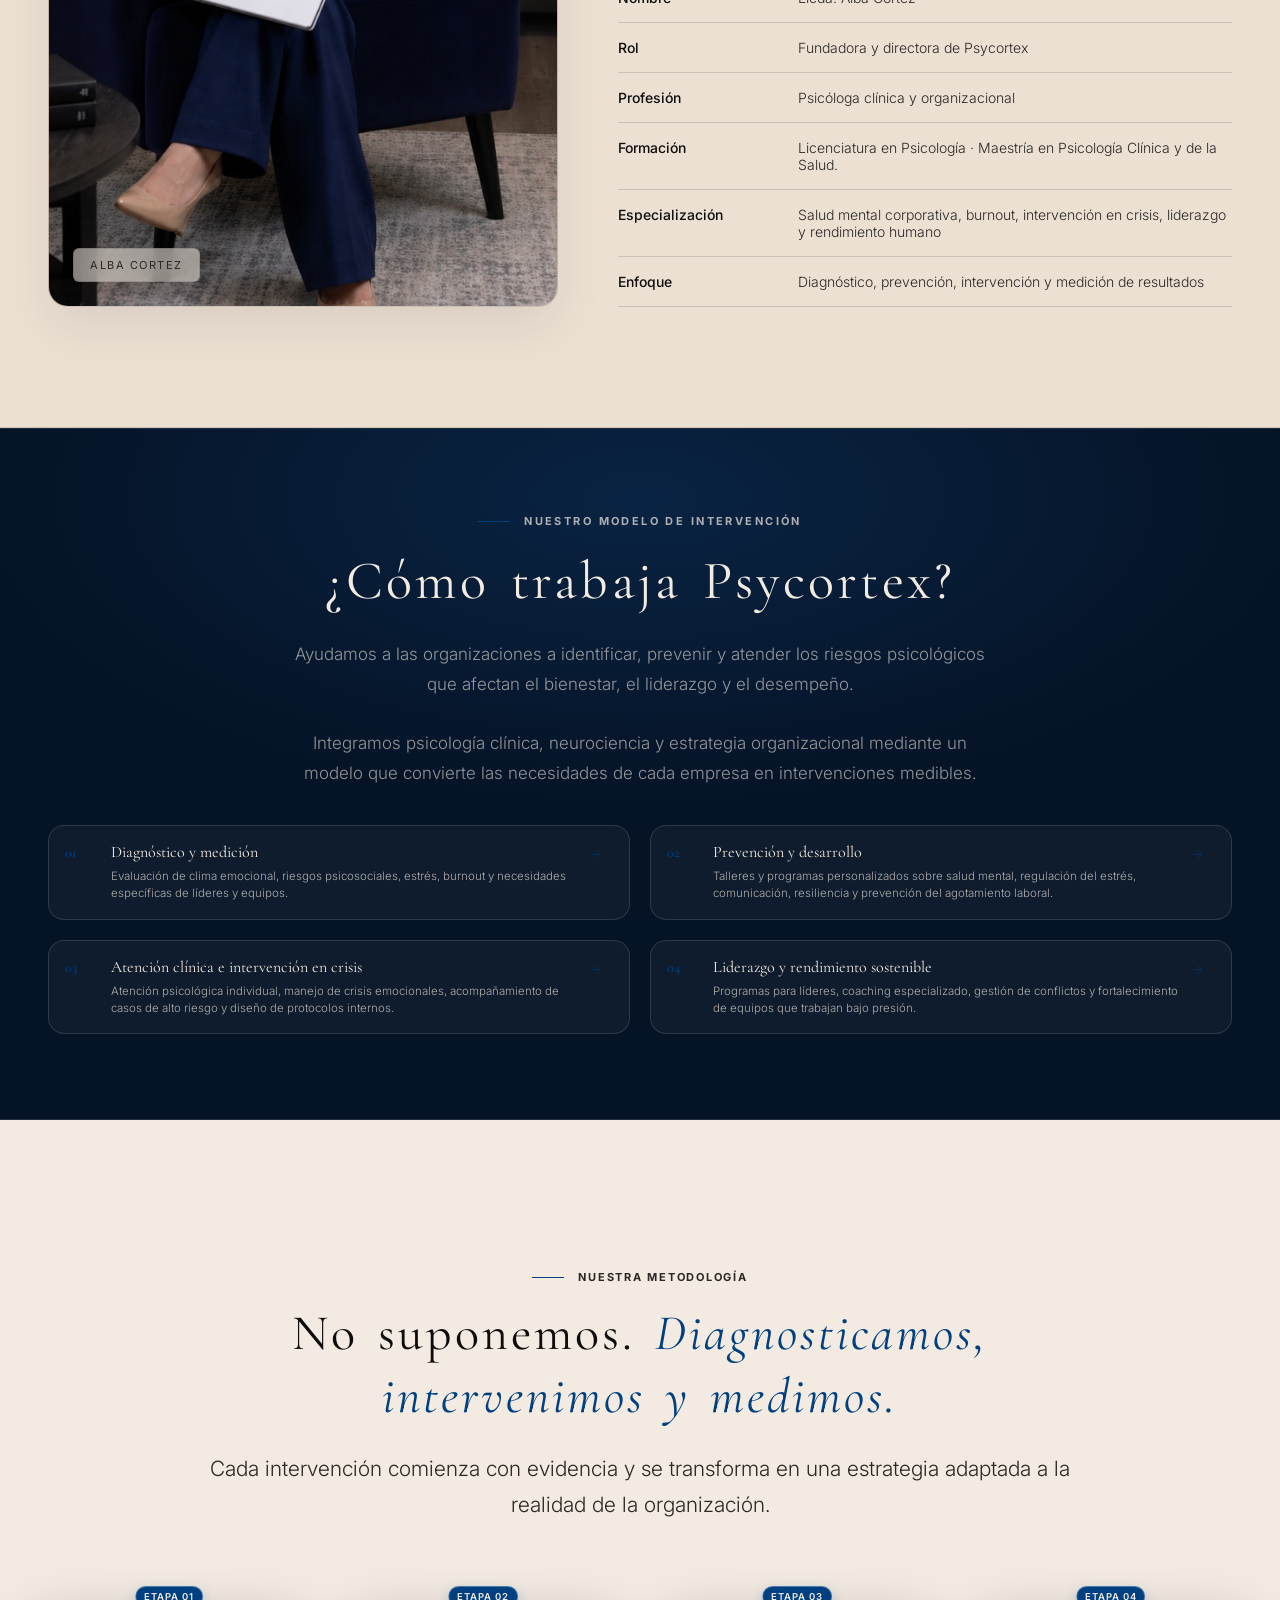
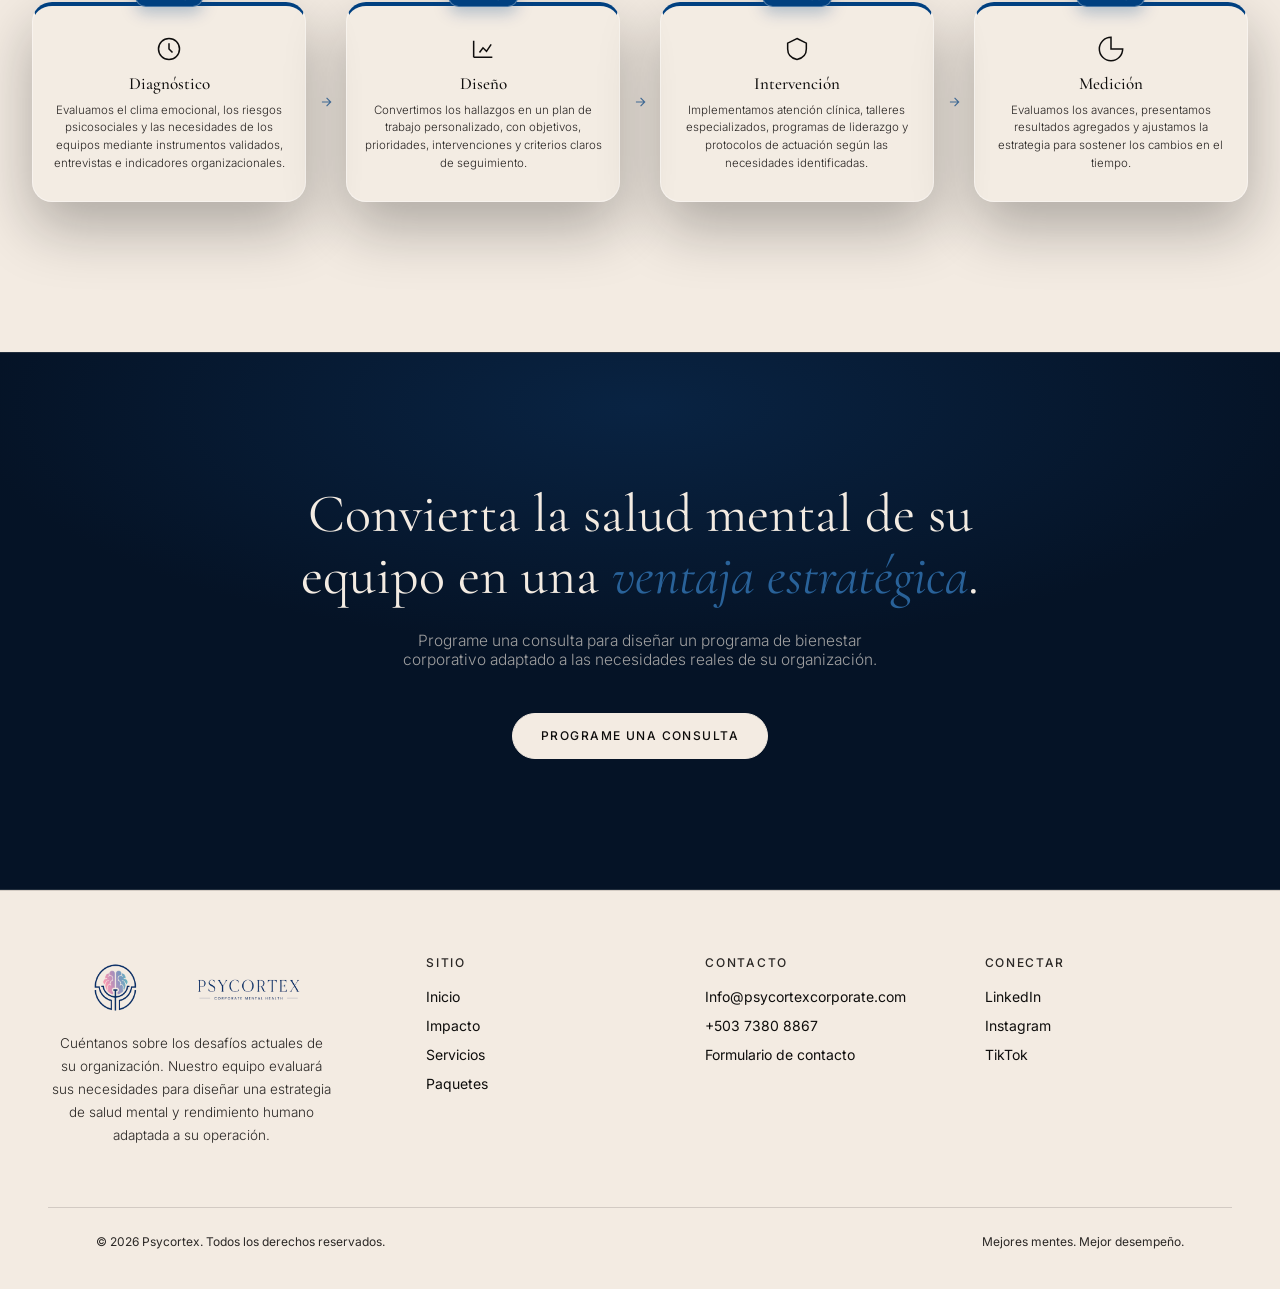
==== commit 83c5abab: "Refine hero intro copy and adjust subtitle typography scale" ====
--- a/index.html
+++ b/index.html
@@ -23,7 +23,7 @@
 <link rel="preconnect" href="https://fonts.googleapis.com">
 <link rel="preconnect" href="https://fonts.gstatic.com" crossorigin>
 <link href="https://fonts.googleapis.com/css2?family=Cormorant+Garamond:ital,wght@0,300;0,400;0,500;0,600;1,400&family=Inter:wght@300;400;500;600&display=swap" rel="stylesheet">
-<link rel="stylesheet" href="assets/css/style.css?v=193">
+<link rel="stylesheet" href="assets/css/style.css?v=199">
 </head>
 <body>
 
@@ -60,7 +60,7 @@
       <span>SALUD MENTAL ESTRATÉGICA · RENDIMIENTO HUMANO</span>
     </div>
     <h1>La mente es el activo <em>más valioso</em> de una organización. Protégela, fortalécela y conviértela en una ventaja sostenible.</h1>
-    <p class="hero-sub">Psycortex es una consultora estratégica de salud mental y rendimiento humano para organizaciones de alta demanda. Identificamos y atendemos los riesgos psicológicos y cognitivos que afectan el bienestar, el liderazgo y el desempeño de los equipos.<br><br>Nuestro modelo integra diagnóstico, prevención, intervención clínica y medición de resultados para generar cambios sostenibles en las personas y en la organización.</p>
+    <p class="hero-sub">Psycortex es una consultora estratégica de salud mental y rendimiento humano para organizaciones de alta demanda. Identificamos y atendemos los riesgos psicológicos y cognitivos que afectan el bienestar, el liderazgo y el desempeño de los equipos.</p>
     <div class="hero-actions">
       <a href="contact.html" class="btn-primary" style="display: inline-flex; flex-direction: column; align-items: center; justify-content: center; text-align: center; line-height: 1.35;">
         <span style="display: block; text-align: center; width: 100%;">SOLICITA UN</span>
--- a/assets/css/style.css
+++ b/assets/css/style.css
@@ -243,9 +243,9 @@
 
   .hero-sub{
     margin-top:30px;
-    max-width:560px;
-    font-size:18px;
-    line-height:1.7;
+    max-width:600px;
+    font-size:19px;
+    line-height:1.68;
     color:var(--ink-soft);
     font-weight:300;
     opacity:0;
@@ -1798,7 +1798,7 @@
     }
 
     .hero-sub {
-      font-size: 15px !important;
+      font-size: 15.75px !important;
       line-height: 1.65 !important;
       text-align: center !important;
       max-width: 100% !important;
@@ -2994,9 +2994,9 @@
   }
 
   .hero-sub {
-    max-width: 520px !important;
-    font-size: 17px !important;
-    line-height: 1.7 !important;
+    max-width: 580px !important;
+    font-size: 18px !important;
+    line-height: 1.68 !important;
     margin-top: 26px !important;
     text-align: left !important;
   }
@@ -3168,10 +3168,10 @@
     line-height: 1.15 !important;
   }
   .hero-sub {
-    font-size: clamp(13px, 0.85vw, 18px) !important;
-    max-width: min(560px, 36vw) !important;
+    font-size: clamp(16.2px, 1.125vw, 20.7px) !important;
+    max-width: min(620px, 40vw) !important;
     line-height: 1.65 !important;
-    margin-top: clamp(14px, 2vh, 30px) !important;
+    margin-top: clamp(16px, 2.2vh, 30px) !important;
   }
   .hero-actions {
     margin-top: clamp(20px, 3.8vh, 56px) !important;
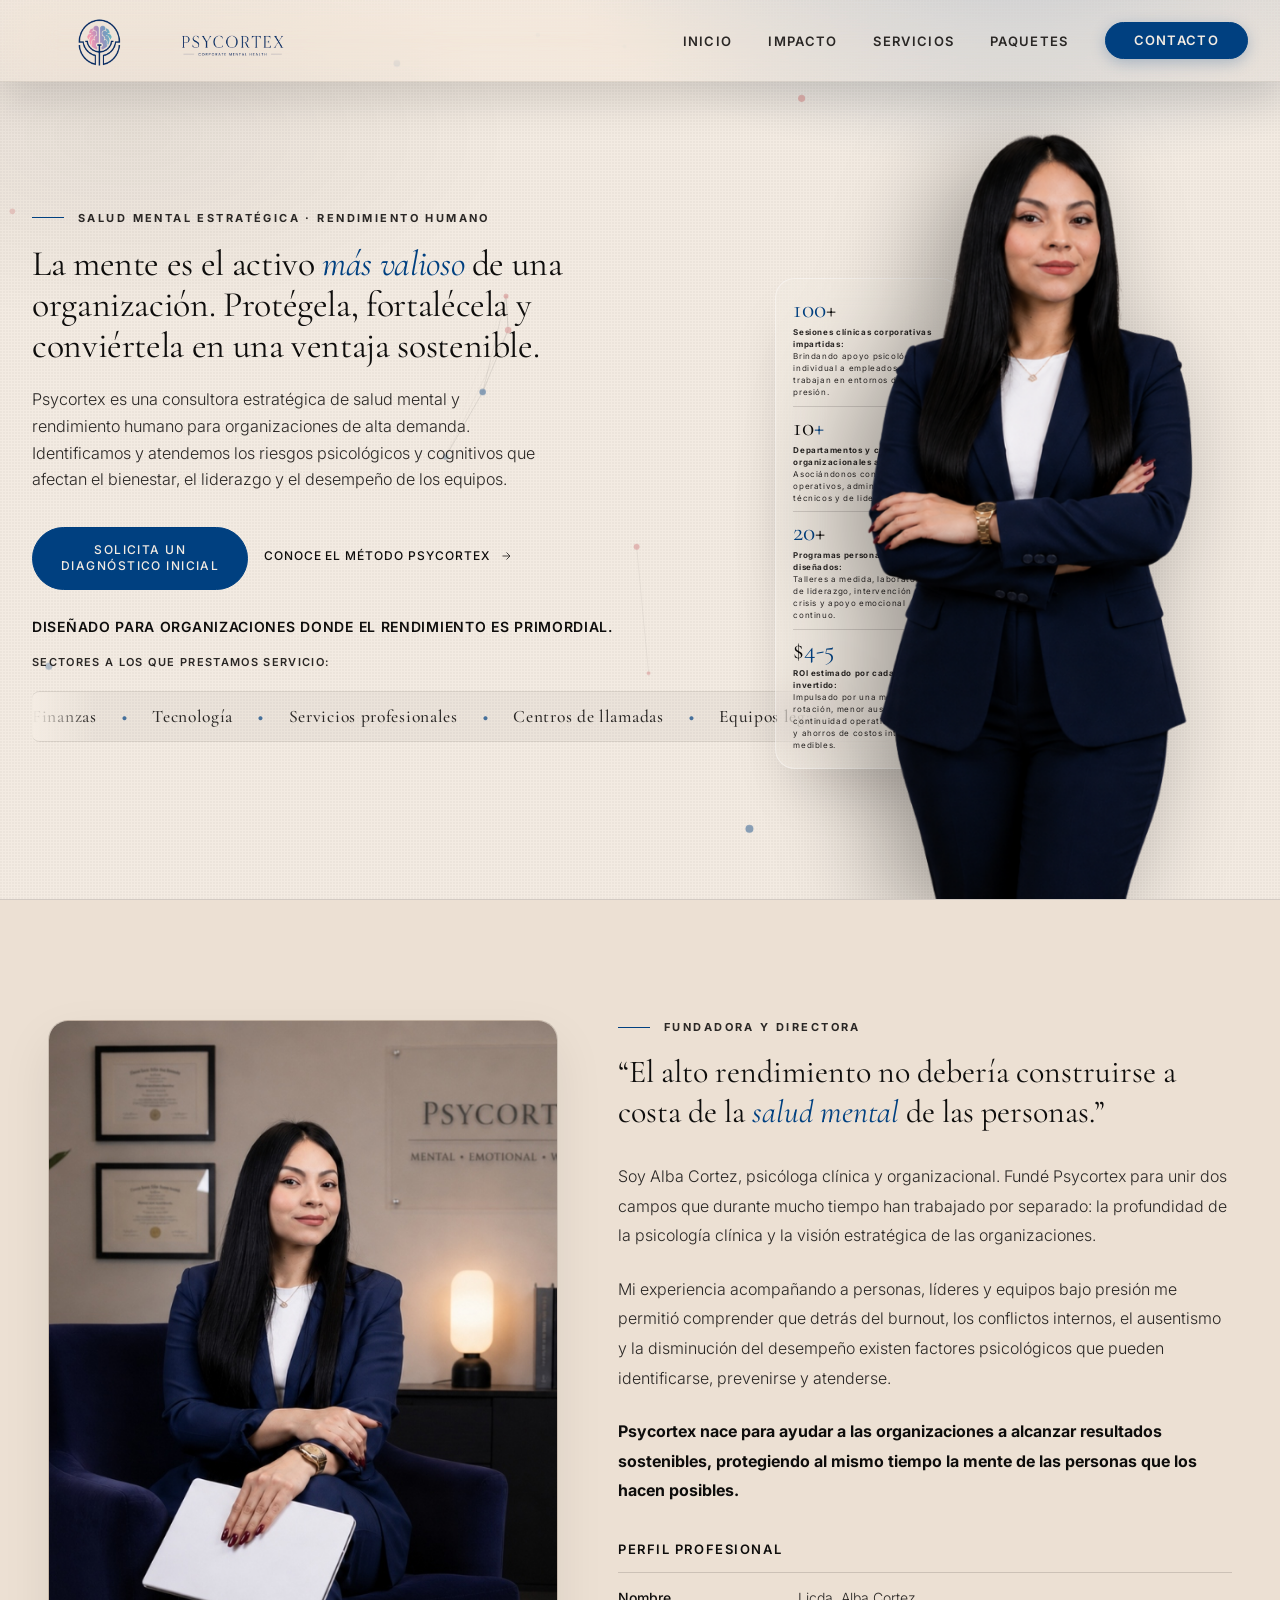
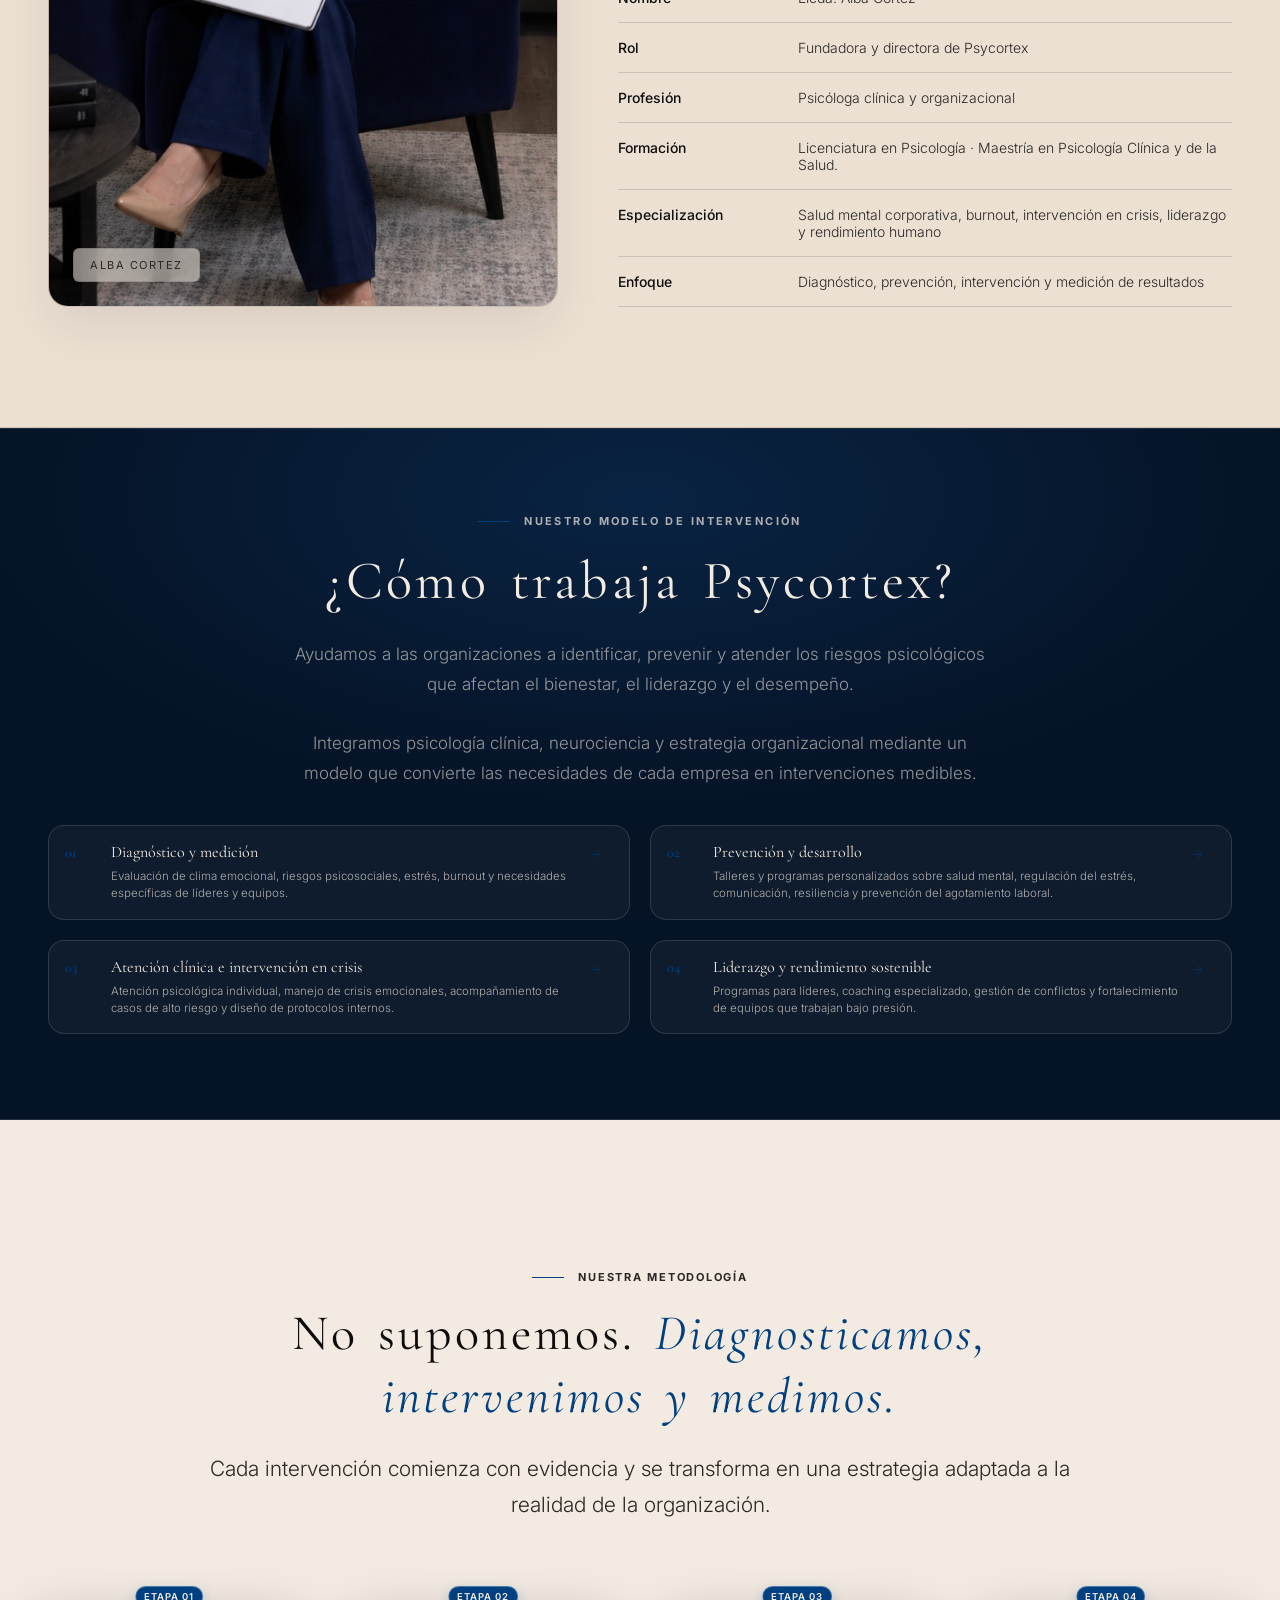
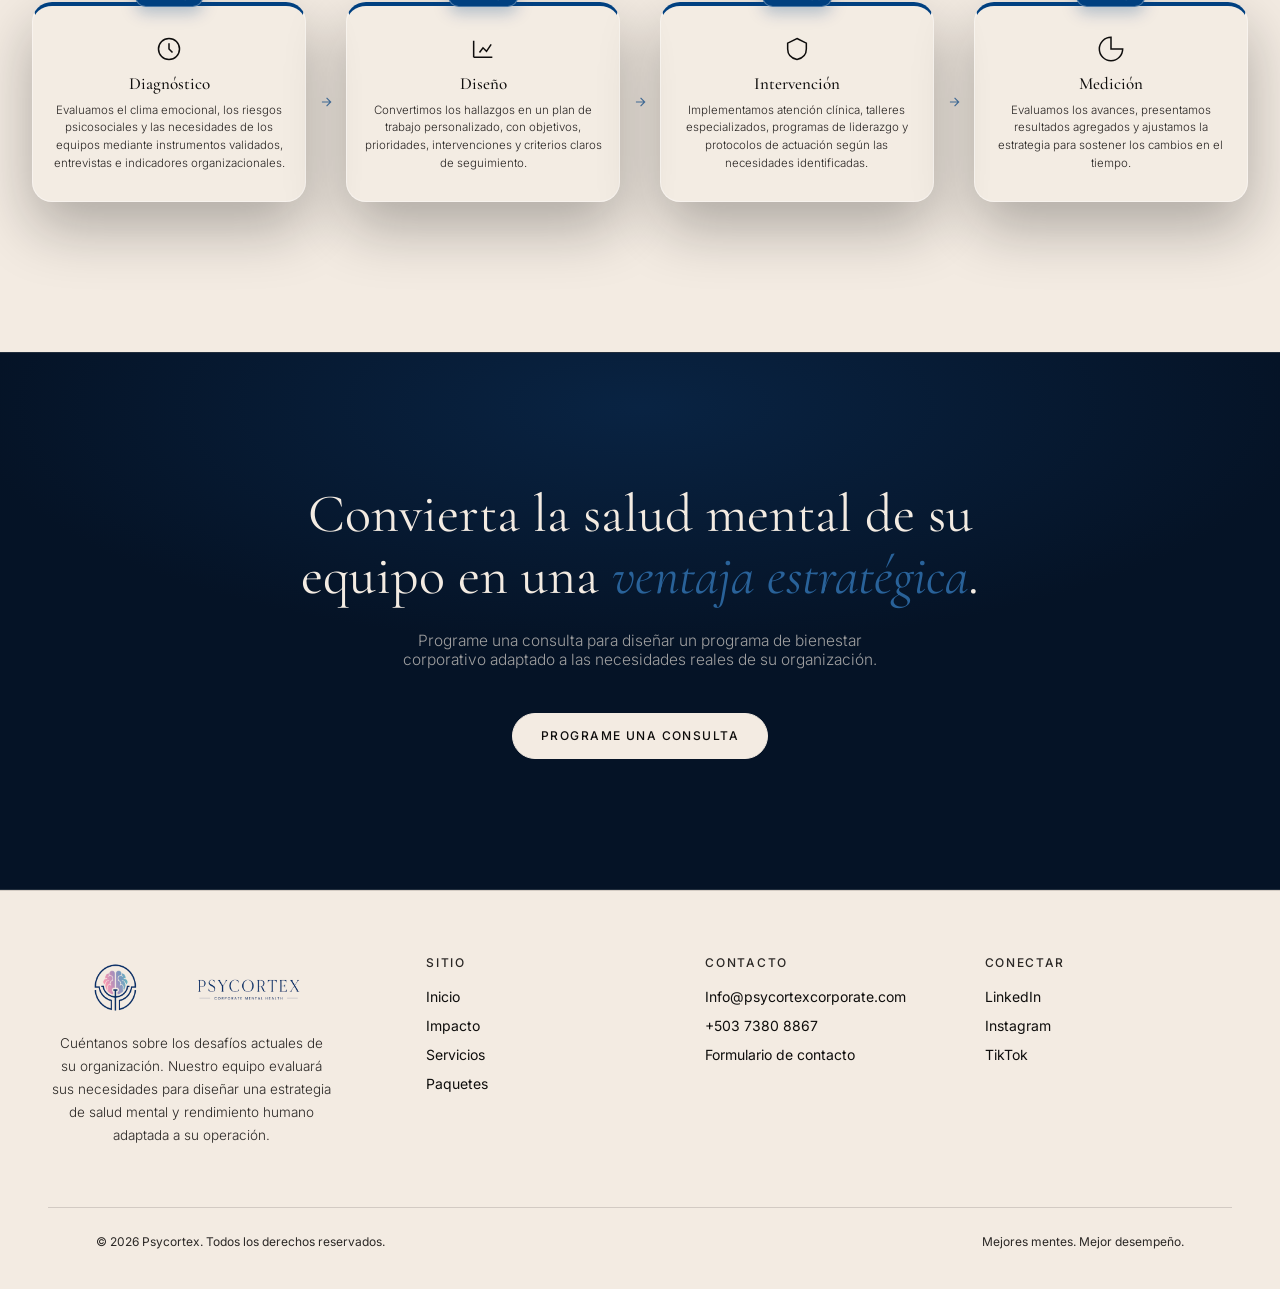
==== commit 2995ba53: "Add Instagram and TikTok footer links across all pages" ====
--- a/index.html
+++ b/index.html
@@ -293,8 +293,8 @@
     <div class="footer-col">
       <h5>Conectar</h5>
       <a href="#">LinkedIn</a>
-      <a href="#">Instagram</a>
-      <a href="#">TikTok</a>
+      <a href="https://www.instagram.com/corporate.psycortex?xtok=cmc1MXhjeWMzaGlu" target="_blank" rel="noopener noreferrer">Instagram</a>
+      <a href="https://www.tiktok.com/@pyscortex.corporate" target="_blank" rel="noopener noreferrer">TikTok</a>
     </div>
   </div>
   <div class="footer-bottom wrap">
